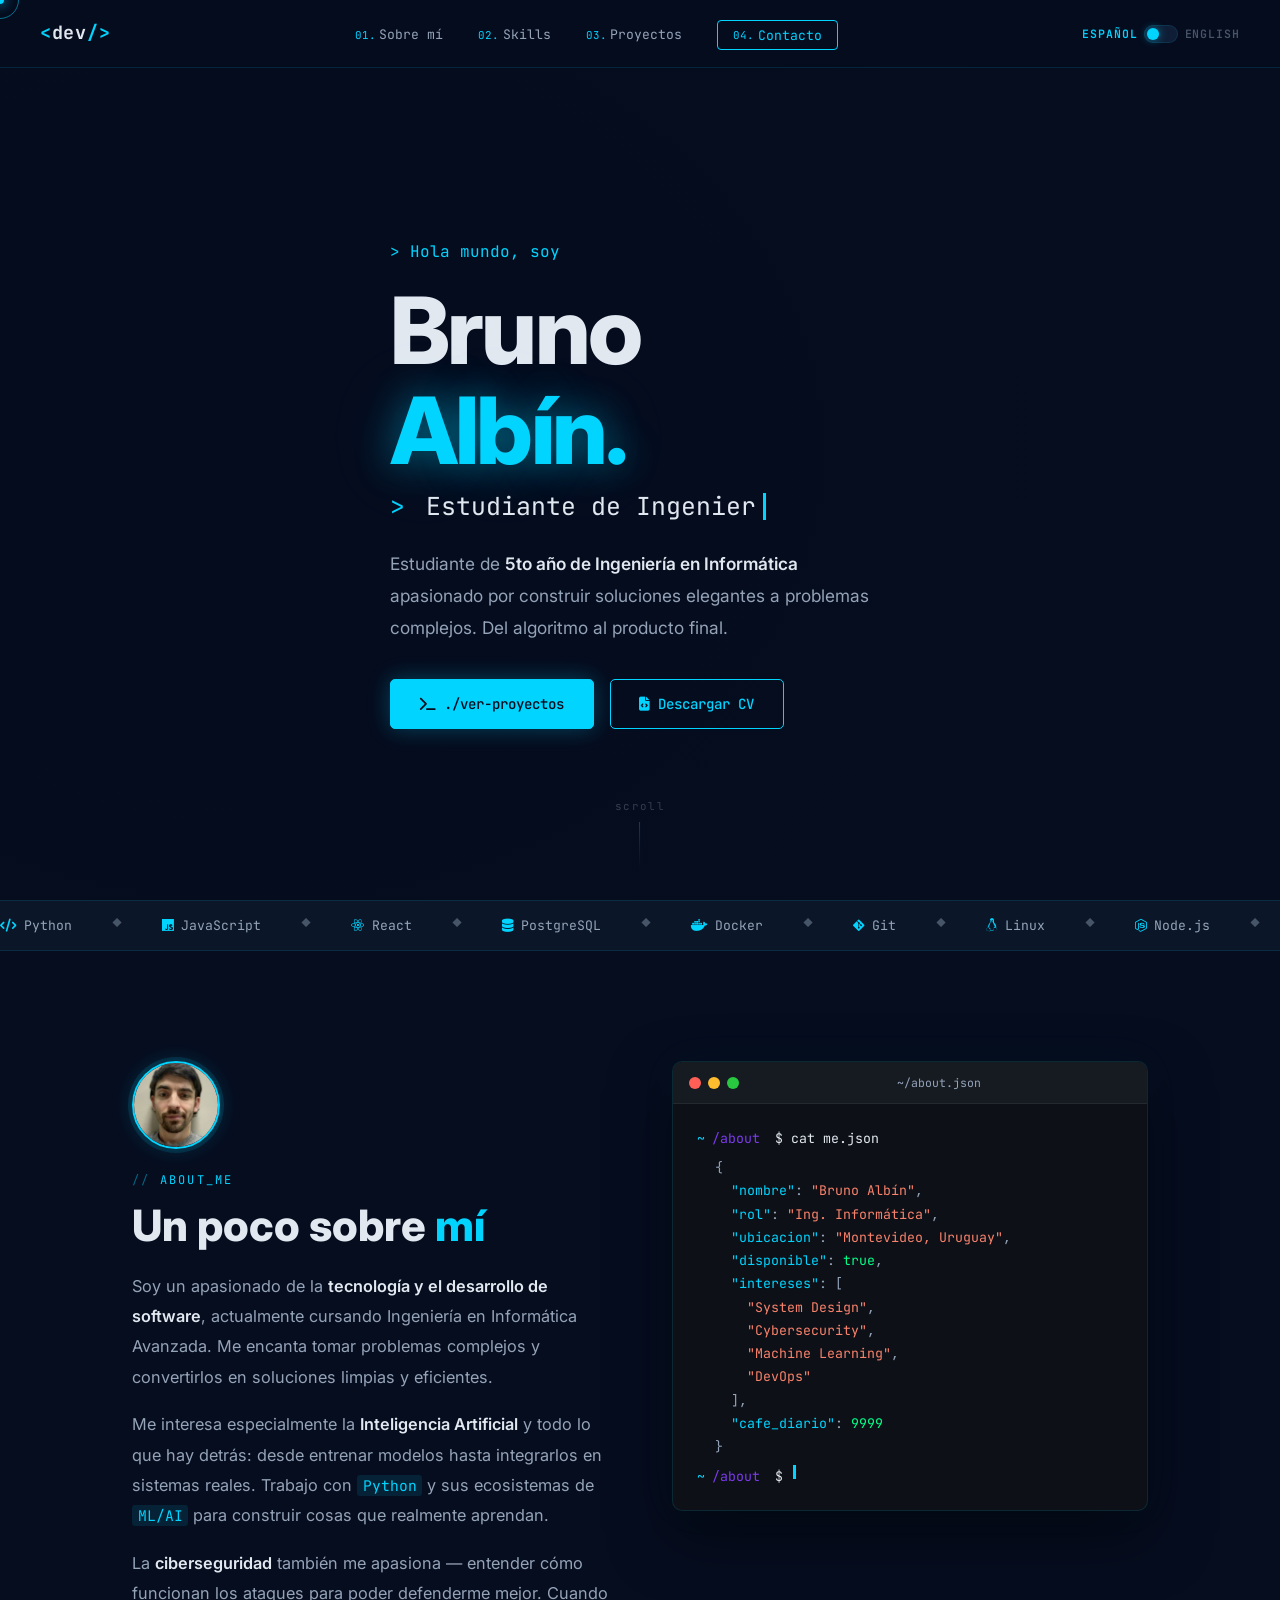
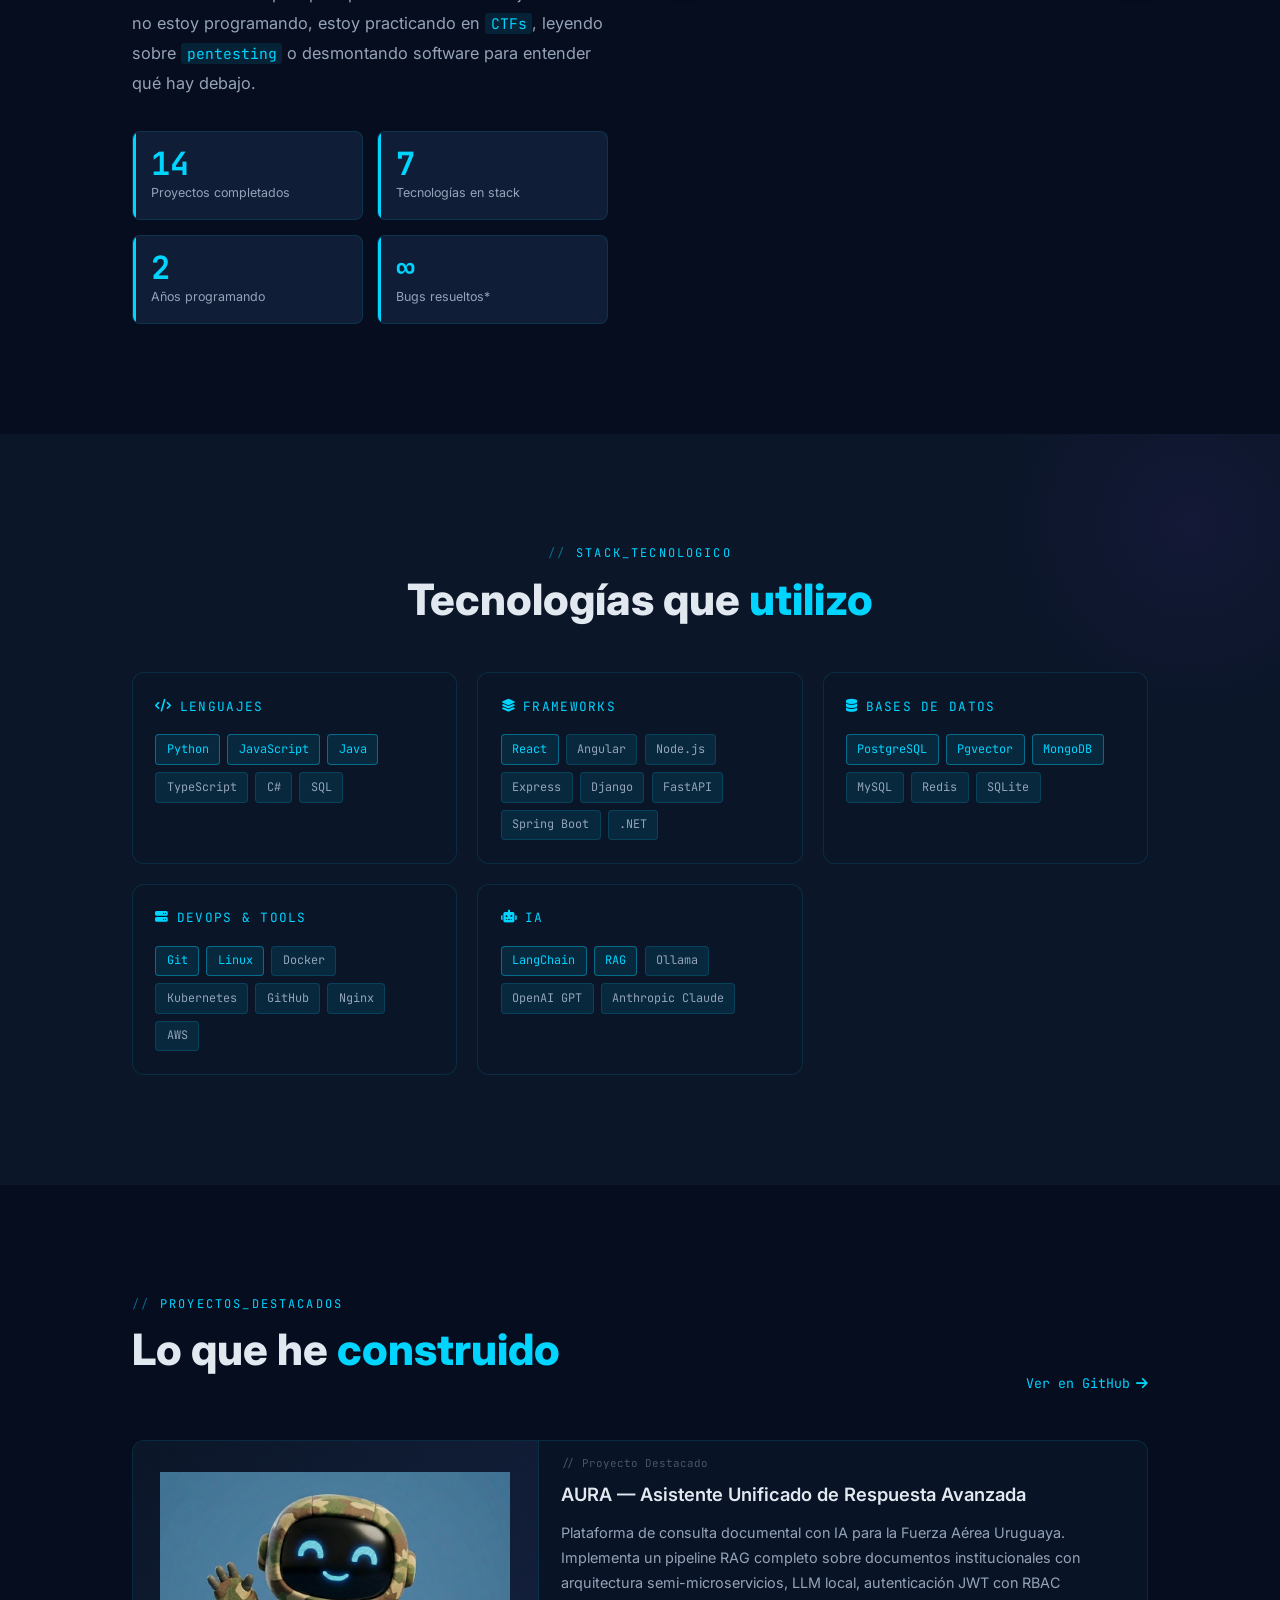
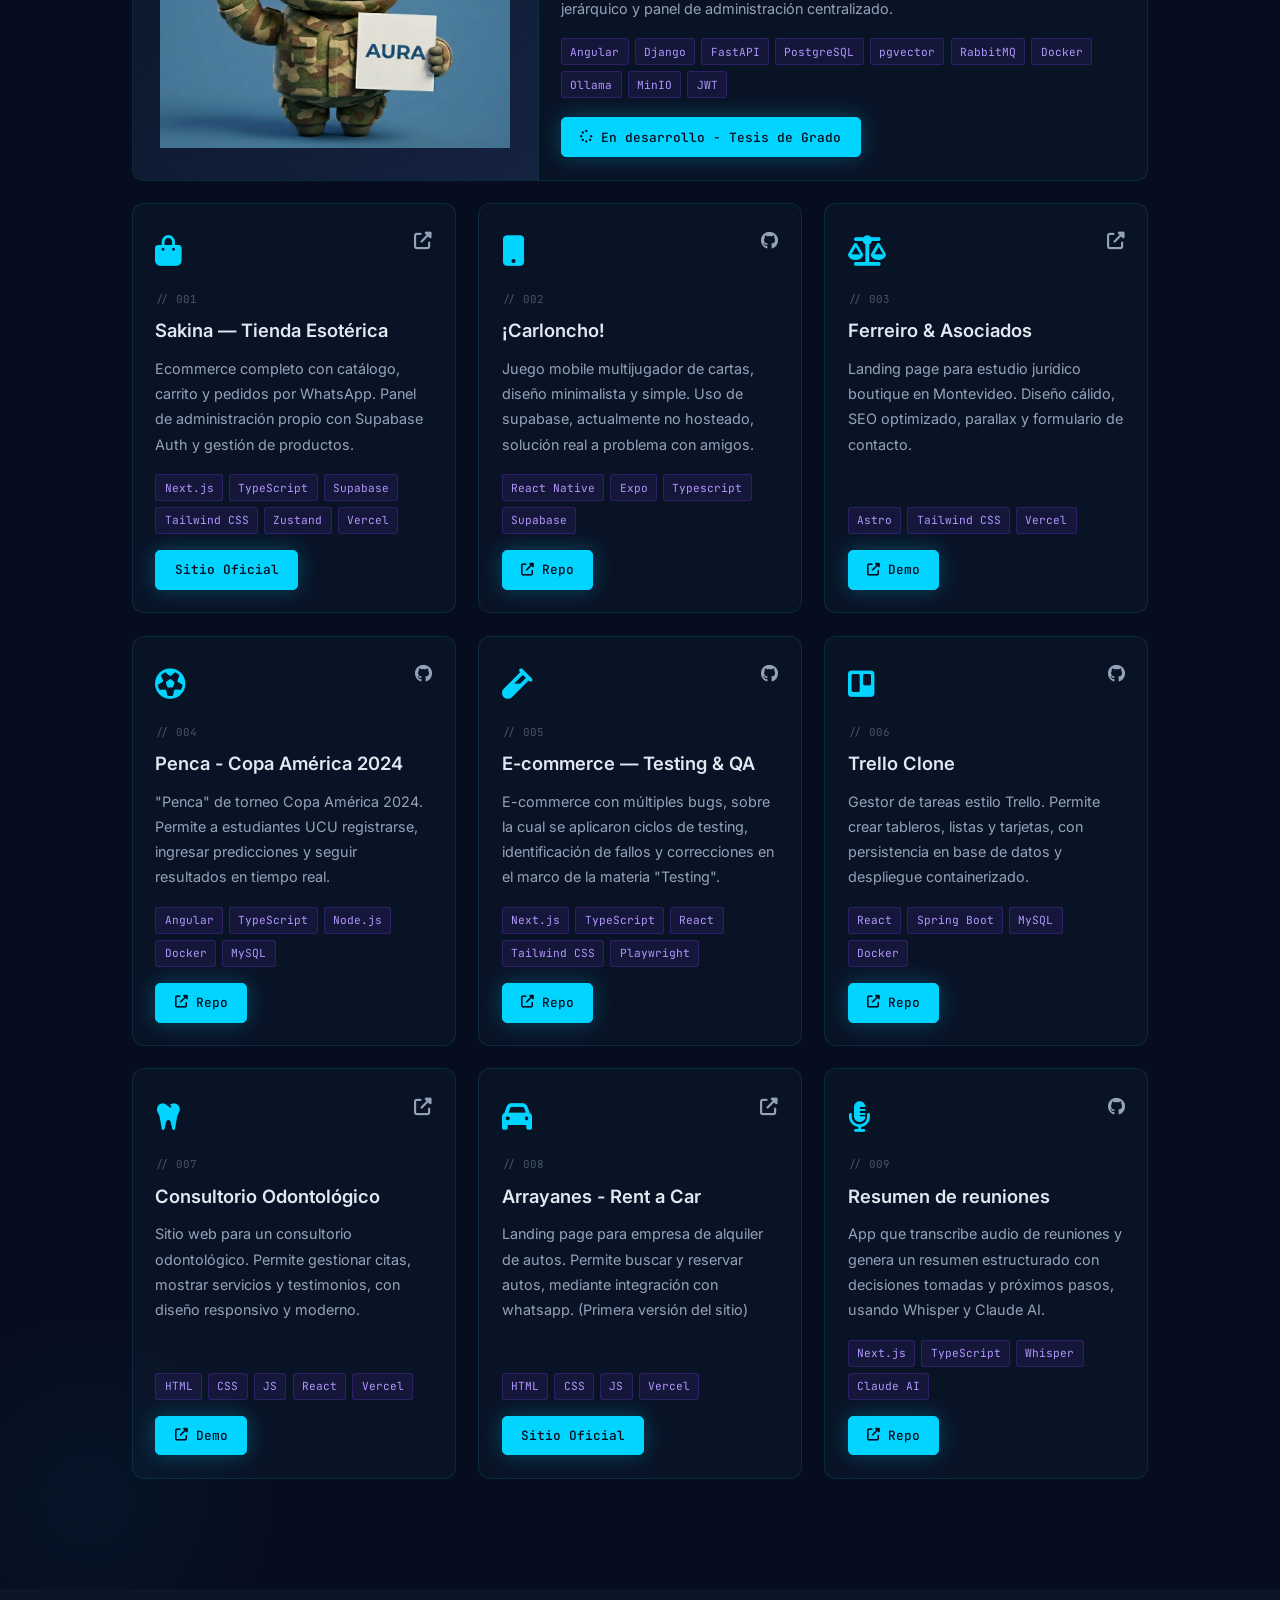
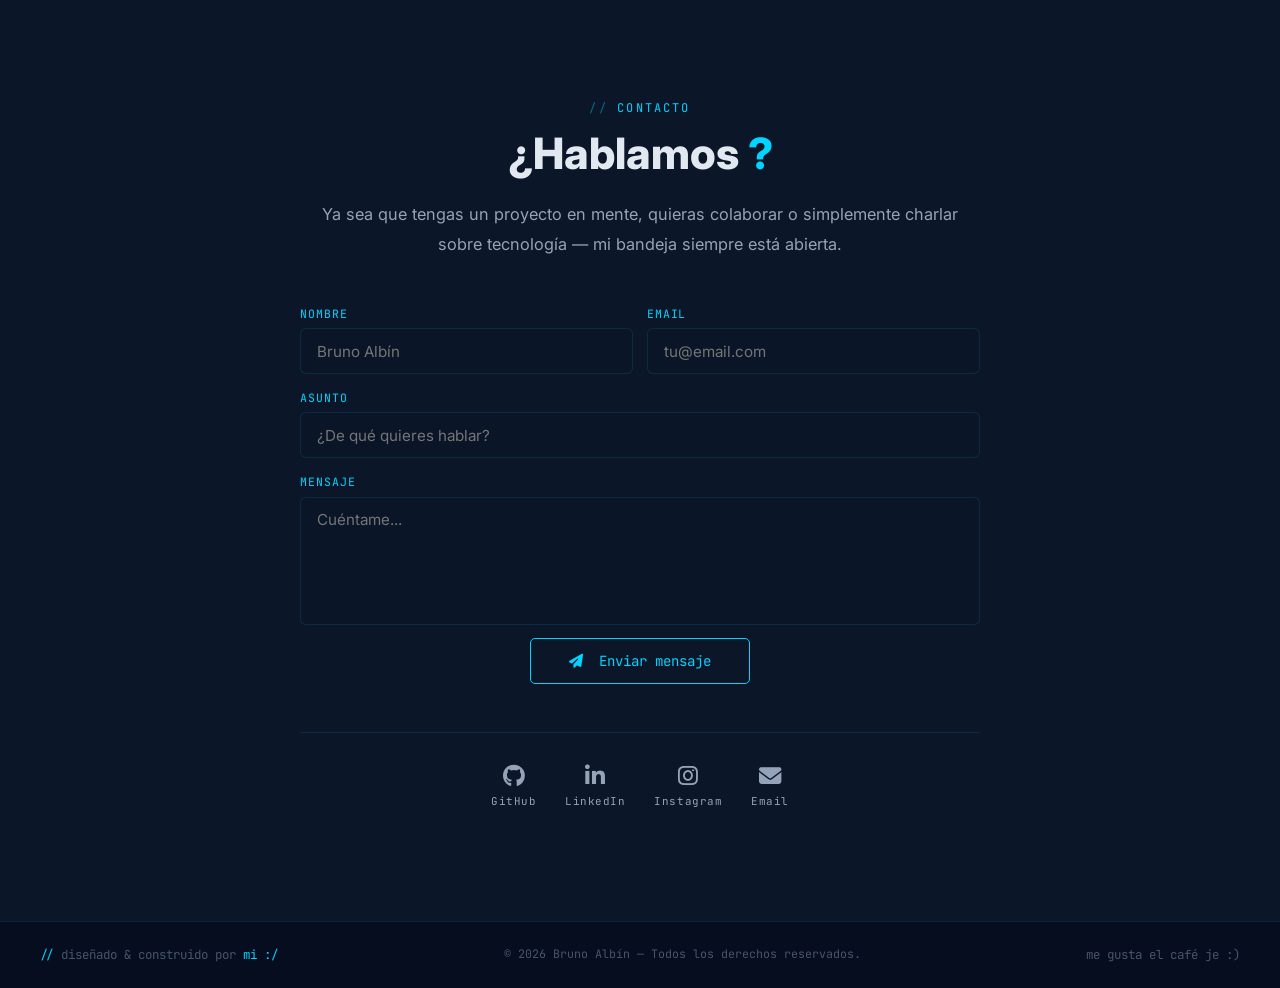
==== index.html @ 77ca91cd "feature button-language" ====
<!DOCTYPE html>
<html lang="es">
<head>
  <meta charset="UTF-8" />
  <meta name="viewport" content="width=device-width, initial-scale=1.0" />

  <!-- ── SEO básico ──────────────────────────────────────────── -->
  <title>Bruno Albín | Ingeniero en Informática Avanzada</title>
  <meta name="description" content="Portfolio de Bruno Albín, estudiante de Ingeniería en Informática Avanzada. Desarrollo fullstack con Python, JavaScript, React, Docker y más. Apasionado por resolver problemas complejos con código limpio." />
  <meta name="author" content="Bruno Albín" />
  <meta name="robots" content="index, follow" />
  <link rel="canonical" href="https://brunoalbin23.github.io/mi-portfolio/" />

  <!-- ── Open Graph ───────────────────────────────────────────── -->
  <meta property="og:type"         content="website" />
  <meta property="og:url"          content="https://brunoalbin23.github.io/mi-portfolio/" />
  <meta property="og:title"        content="Bruno Albín | Ingeniero en Informática Avanzada" />
  <meta property="og:description"  content="Portfolio de Bruno Albín, estudiante de Ingeniería en Informática Avanzada. Desarrollo fullstack, Python, JavaScript, React, Docker y más." />
  <meta property="og:image"        content="https://brunoalbin23.github.io/mi-portfolio/assets/img/bruno-albin.jpg" />
  <meta property="og:image:alt"    content="Bruno Albín — Estudiante de Ingeniería en Informática Avanzada" />
  <meta property="og:locale"       content="es_ES" />
  <meta property="og:site_name"    content="Bruno Albín — Portfolio" />

  <!-- ── Twitter Card ─────────────────────────────────────────── -->
  <meta name="twitter:card"        content="summary" />
  <meta name="twitter:url"         content="https://brunoalbin23.github.io/mi-portfolio/" />
  <meta name="twitter:title"       content="Bruno Albín | Ingeniero en Informática Avanzada" />
  <meta name="twitter:description" content="Portfolio de Bruno Albín, estudiante de Ingeniería en Informática Avanzada. Desarrollo fullstack, Python, JavaScript y más." />
  <meta name="twitter:image"       content="https://brunoalbin23.github.io/mi-portfolio/assets/img/bruno-albin.jpg" />

  <!-- ── Favicon ──────────────────────────────────────────────── -->
  <link rel="icon" type="image/svg+xml" href="favicon.svg" />
  <meta name="theme-color" content="#060d1f" />

  <!-- ── DNS prefetch para recursos externos ──────────────────── -->
  <link rel="dns-prefetch" href="https://fonts.googleapis.com" />
  <link rel="dns-prefetch" href="https://fonts.gstatic.com" />
  <link rel="dns-prefetch" href="https://cdnjs.cloudflare.com" />

  <!-- ── Schema.org Person ────────────────────────────────────── -->
  <script type="application/ld+json">
  {
    "@context": "https://schema.org",
    "@type": "Person",
    "name": "Bruno Albín",
    "url": "https://brunoalbin23.github.io/mi-portfolio/",
    "jobTitle": "Estudiante de Ingeniería en Informática Avanzada",
    "description": "Desarrollador fullstack apasionado por construir soluciones elegantes a problemas complejos.",
    "image": "https://brunoalbin23.github.io/mi-portfolio/assets/img/bruno-albin.jpg",
    "sameAs": [
      "https://github.com/brunoalbin23",
      "https://uy.linkedin.com/in/bruno-alb%C3%ADn-36843b2a7",
      "https://instagram.com/bruno_albin23"
    ]
  }
  </script>

  <!-- ── Fonts: Google Fonts con display=swap (no bloquea render) -->
  <link rel="preconnect" href="https://fonts.googleapis.com" />
  <link rel="preconnect" href="https://fonts.gstatic.com" crossorigin />
  <link href="https://fonts.googleapis.com/css2?family=JetBrains+Mono:ital,wght@0,300;0,400;0,500;0,700;1,400&family=Inter:wght@300;400;500;600;700;800&display=swap" rel="stylesheet" />

  <!-- ── Font Awesome: carga no bloqueante ────────────────────── -->
  <link rel="preload" href="https://cdnjs.cloudflare.com/ajax/libs/font-awesome/6.5.0/css/all.min.css" as="style" onload="this.onload=null;this.rel='stylesheet'" crossorigin="anonymous" referrerpolicy="no-referrer" />
  <noscript><link rel="stylesheet" href="https://cdnjs.cloudflare.com/ajax/libs/font-awesome/6.5.0/css/all.min.css" crossorigin="anonymous" referrerpolicy="no-referrer" /></noscript>

  <link rel="stylesheet" href="assets/css/style.css" />
</head>
<body>

<!-- enlace de accesibilidad: visible al recibir foco con Tab -->
<a href="#hero" class="skip-nav" data-i18n="skip_nav">Saltar al contenido principal</a>

<!-- cursor personalizado (solo desktop, oculto en táctil por CSS) -->
<div id="cur-dot" aria-hidden="true"></div>
<div id="cur-ring" aria-hidden="true"></div>

<!-- barra de navegación -->
<nav id="nav" aria-label="Navegación principal">
  <a href="#hero" class="nav-logo">&lt;<span>dev</span>/&gt;</a>
  <ul class="nav-links" id="navLinks" role="list">
    <li><a href="#about"    data-n="01." data-s="about"    data-i18n="nav_about">Sobre mí</a></li>
    <li><a href="#skills"   data-n="02." data-s="skills"   data-i18n="nav_skills">Skills</a></li>
    <li><a href="#projects" data-n="03." data-s="projects" data-i18n="nav_projects">Proyectos</a></li>
    <li><a href="#contact"  data-n="04." data-s="contact"  class="nav-cta" data-i18n="nav_contact">Contacto</a></li>
  </ul>
  <div class="lang-switch" id="lang-toggle" role="button" tabindex="0" aria-label="Switch to English">
    <span class="ls-opt ls-es active">ESPAÑOL</span>
    <div class="ls-track"><div class="ls-thumb"></div></div>
    <span class="ls-opt ls-en">ENGLISH</span>
  </div>
  <button id="ham" aria-label="Abrir menú" aria-expanded="false" aria-controls="navLinks">
    <span></span><span></span><span></span>
  </button>
</nav>

<!-- hero — lo primero que se ve al entrar -->
<section id="hero">
  <canvas id="matrix"></canvas>

  <div class="container">
    <div class="hero-inner">
      <p class="hero-hello" data-i18n="hero_hello">Hola mundo, soy</p>

      <h1 class="hero-name">
        <span class="line1">Bruno</span>
        <span class="line2 glitch" data-txt="Albín.">Albín.</span>
      </h1>

      <div class="hero-role">
        <span class="role-prefix">&gt;&nbsp;</span>
        <span id="typed-out"></span>
        <span class="type-cur"></span>
      </div>

      <p class="hero-desc" data-i18n="hero_desc">
        Estudiante de <strong>5to año de Ingeniería en Informática </strong> apasionado
        por construir soluciones elegantes a problemas complejos.
        Del algoritmo al producto final.
      </p>

      <div class="hero-btns">
        <a href="#projects" class="btn btn-primary" data-i18n="hero_btn_projects">
          <i class="fas fa-terminal"></i> ./ver-proyectos
        </a>
        <a href="docs/cv.pdf" download="CV-Bruno-Albin.pdf" rel="noopener noreferrer" class="btn btn-outline" data-i18n="hero_btn_cv">
          <i class="fas fa-file-code"></i> Descargar CV
        </a>
      </div>
    </div>
  </div>

  <div class="hero-scroll">
    <span data-i18n="hero_scroll">scroll</span>
    <div class="scroll-line"></div>
  </div>
</section>

<!-- carrusel de tecnologías -->
<div class="ticker-wrap">
  <div class="ticker-track" id="tickerTrack"></div>
</div>

<!-- sobre mí -->
<section id="about" class="section">
  <div class="container">
    <div class="about-grid">

      <!-- Text side -->
      <div class="reveal-left">
        <img
          src="assets/img/bruno-albin.jpg"
          alt="Bruno Albín — Estudiante de Ingeniería en Informática Avanzada"
          class="profile-pic"
          width="88"
          height="88"
          loading="lazy"
          decoding="async"
        />
        <p class="sec-label" data-i18n="about_label">about_me</p>
        <h2 class="sec-title" data-i18n="about_title">Un poco sobre <span class="accent">mí</span></h2>

        <div class="about-text">
          <p data-i18n="about_p1">
            Soy un apasionado de la <span class="hl">tecnología y el desarrollo de software</span>,
            actualmente cursando Ingeniería en Informática Avanzada. Me encanta tomar
            problemas complejos y convertirlos en soluciones limpias y eficientes.
          </p>
          <p data-i18n="about_p2">
            Me interesa especialmente la <span class="hl">Inteligencia Artificial</span> y todo
            lo que hay detrás: desde entrenar modelos hasta integrarlos en sistemas reales.
            Trabajo con <span class="code">Python</span> y sus ecosistemas de <span class="code">ML/AI</span>
            para construir cosas que realmente aprendan.
          </p>
          <p data-i18n="about_p3">
            La <span class="hl">ciberseguridad</span> también me apasiona — entender cómo funcionan
            los ataques para poder defenderme mejor. Cuando no estoy programando, estoy
            practicando en <span class="code">CTFs</span>, leyendo sobre
            <span class="code">pentesting</span> o desmontando software para entender
            qué hay debajo.
          </p>
        </div>

        <div class="stat-grid">
          <div class="stat-box">
            <div class="stat-num" data-count="15">0</div>
            <div class="stat-label" data-i18n="about_stat1">Proyectos completados</div>
          </div>
          <div class="stat-box">
            <div class="stat-num" data-count="8">0</div>
            <div class="stat-label" data-i18n="about_stat2">Tecnologías en stack</div>
          </div>
          <div class="stat-box">
            <div class="stat-num" data-count="3">0</div>
            <div class="stat-label" data-i18n="about_stat3">Años programando</div>
          </div>
          <div class="stat-box">
            <div class="stat-num">∞</div>
            <div class="stat-label" data-i18n="about_stat4">Bugs resueltos*</div>
          </div>
        </div>
      </div>

      <!-- Terminal side -->
      <div class="reveal-right" style="transition-delay:.18s">
        <div class="terminal">
          <div class="term-bar">
            <div class="tdot r"></div>
            <div class="tdot y"></div>
            <div class="tdot g"></div>
            <span class="term-title">~/about.json</span>
          </div>
          <div class="term-body">
            <div class="tl"><span class="tl-p">~</span><span class="tl-d">/about</span><span class="tl-c">&nbsp;$&nbsp;cat me.json</span></div>
            <div class="t-gap"></div>
            <div class="to">{</div>
            <div class="to">&nbsp;&nbsp;<span class="k">"nombre"</span>: <span class="s">"Bruno Albín"</span>,</div>
            <div class="to">&nbsp;&nbsp;<span class="k">"rol"</span>: <span class="s">"Ing. Informática"</span>,</div>
            <div class="to">&nbsp;&nbsp;<span class="k">"ubicacion"</span>: <span class="s">"Montevideo, Uruguay"</span>,</div>
            <div class="to">&nbsp;&nbsp;<span class="k">"disponible"</span>: <span class="v">true</span>,</div>
            <div class="to">&nbsp;&nbsp;<span class="k">"intereses"</span>: [</div>
            <div class="to">&nbsp;&nbsp;&nbsp;&nbsp;<span class="s">"System Design"</span>,</div>
            <div class="to">&nbsp;&nbsp;&nbsp;&nbsp;<span class="s">"Cybersecurity"</span>,</div>
            <div class="to">&nbsp;&nbsp;&nbsp;&nbsp;<span class="s">"Machine Learning"</span>,</div>
            <div class="to">&nbsp;&nbsp;&nbsp;&nbsp;<span class="s">"DevOps"</span></div>
            <div class="to">&nbsp;&nbsp;],</div>
            <div class="to">&nbsp;&nbsp;<span class="k">"cafe_diario"</span>: <span class="v">9999</span></div>
            <div class="to">}</div>
            <div class="t-gap"></div>
            <div class="tl"><span class="tl-p">~</span><span class="tl-d">/about</span>&nbsp;$ <span class="type-cur"></span></div>
          </div>
        </div>
      </div>

    </div>
  </div>
</section>

<!-- habilidades técnicas -->
<section id="skills" class="section">
  <div class="container">
    <div class="skills-intro reveal">
      <p class="sec-label" data-i18n="skills_label">stack_tecnologico</p>
      <h2 class="sec-title" data-i18n="skills_title">Tecnologías que <span class="accent">utilizo</span></h2>
    </div>

    <div class="skills-grid">
      <div class="skill-cat reveal" style="transition-delay:.05s">
        <div class="skill-cat-name" data-i18n="skill_languages"><i class="fas fa-code"></i> Lenguajes</div>
        <div class="tags">
          <span class="tag hi">Python</span>
          <span class="tag hi">JavaScript</span>
          <span class="tag hi">Java</span>
          <span class="tag">TypeScript</span>
          <span class="tag">C#</span>
          <span class="tag">SQL</span>
        </div>
      </div>

      <div class="skill-cat reveal" style="transition-delay:.12s">
        <div class="skill-cat-name" data-i18n="skill_frameworks"><i class="fas fa-layer-group"></i> Frameworks</div>
        <div class="tags">
          <span class="tag hi">React</span>
          <span class="tag">Angular</span>
          <span class="tag">Node.js</span>
          <span class="tag">Express</span>
          <span class="tag">Django</span>
          <span class="tag">FastAPI</span>
          <span class="tag">Spring Boot</span>
          <span class="tag">.NET</span>
        </div>
      </div>

      <div class="skill-cat reveal" style="transition-delay:.19s">
        <div class="skill-cat-name" data-i18n="skill_db"><i class="fas fa-database"></i> Bases de Datos</div>
        <div class="tags">
          <span class="tag hi">PostgreSQL</span>
          <span class="tag hi">Pgvector</span>
          <span class="tag hi">MongoDB</span>
          <span class="tag">MySQL</span>
          <span class="tag">Redis</span>
          <span class="tag">SQLite</span>
        </div>
      </div>

      <div class="skill-cat reveal" style="transition-delay:.26s">
        <div class="skill-cat-name" data-i18n="skill_devops"><i class="fas fa-server"></i> DevOps &amp; Tools</div>
        <div class="tags">
          <span class="tag hi">Git</span>
          <span class="tag hi">Linux</span>
          <span class="tag">Docker</span>
          <span class="tag">Kubernetes</span>
          <span class="tag">GitHub</span>
          <span class="tag">Nginx</span>
          <span class="tag">AWS</span>
        </div>
      </div>

      <div class="skill-cat reveal" style="transition-delay:.26s">
        <div class="skill-cat-name" data-i18n="skill_ai"><i class="fas fa-robot"></i> IA</div>
        <div class="tags">
          <span class="tag hi">LangChain</span>
          <span class="tag hi">RAG</span>
          <span class="tag">Ollama</span>
          <span class="tag">OpenAI GPT</span>
          <span class="tag">Anthropic Claude</span>
        </div>
      </div>
    </div>
  </div>
</section>

<!-- proyectos -->
<section id="projects" class="section">
  <div class="container">
    <div class="proj-header reveal">
      <div>
        <p class="sec-label" data-i18n="proj_label">proyectos_destacados</p>
        <h2 class="sec-title" data-i18n="proj_title">Lo que he <span class="accent">construido</span></h2>
      </div>
      <a href="https://github.com/brunoalbin23" target="_blank" rel="noopener noreferrer" class="proj-more" data-i18n="proj_github">
        Ver en GitHub <i class="fas fa-arrow-right"></i>
      </a>
    </div>

    <div class="proj-grid">

      <div class="proj-card feat reveal">
        <div class="feat-img">
          <img
          src="assets/img/aura_logo.png"
          alt="AURA — Asistente Unificado de Respuesta Avanzada"
          width="350"
        /></div>
        <div class="proj-body">
          <div class="proj-n" data-i18n="proj_feat">// Proyecto Destacado</div>
          <div class="proj-title">AURA — Asistente Unificado de Respuesta Avanzada</div>
          <p class="proj-desc" data-i18n="proj_aura_desc">
            Plataforma de consulta documental con IA para la Fuerza Aérea Uruguaya.
            Implementa un pipeline RAG completo sobre documentos institucionales con
            arquitectura semi-microservicios, LLM local, autenticación JWT con RBAC
            jerárquico y panel de administración centralizado.
          </p>
          <div class="stack">
            <span class="stag">Angular</span>
            <span class="stag">Django</span>
            <span class="stag">FastAPI</span>
            <span class="stag">PostgreSQL</span>
            <span class="stag">pgvector</span>
            <span class="stag">RabbitMQ</span>
            <span class="stag">Docker</span>
            <span class="stag">Ollama</span>
            <span class="stag">MinIO</span>
            <span class="stag">JWT</span>
          </div>
          <div class="feat-actions">
            <a class="btn btn-primary btn-sm" data-i18n="proj_aura_btn">
              <i class="fas fa-spinner"></i> En desarrollo - Tesis de Grado
            </a>
          </div>
        </div>
      </div>

      <!-- ── Card 1 ── -->
      <div class="proj-card reveal" style="transition-delay:.08s">
        <div class="proj-top">
          <div class="proj-ico"><i class="fas fa-shopping-bag"></i></div>
          <div class="proj-lnks">
            <a href="https://esoteric-store.vercel.app" target="_blank" rel="noopener noreferrer" title="Live"><i class="fas fa-external-link-alt"></i></a>
          </div>
        </div>
        <div class="proj-body">
          <div class="proj-n">// 001</div>
          <div class="proj-title" data-i18n="proj1_title">Sakina — Tienda Esotérica</div>
          <p class="proj-desc" data-i18n="proj1_desc">
            Ecommerce completo con catálogo, carrito y pedidos por WhatsApp.
            Panel de administración propio con Supabase Auth y gestión de
            productos.
          </p>
          <div class="stack">
            <span class="stag">Next.js</span>
            <span class="stag">TypeScript</span>
            <span class="stag">Supabase</span>
            <span class="stag">Tailwind CSS</span>
            <span class="stag">Zustand</span>
            <span class="stag">Vercel</span>
          </div>

          <div class="feat-actions" style="margin-top:1rem">
            <a href="https://esoteric-store.vercel.app" target="_blank" rel="noopener noreferrer" class="btn btn-primary btn-sm" data-i18n="proj_button_official">
              <i class="fas fa-external-link-alt"></i> Sitio Oficial
            </a>
          </div>

        </div>
      </div>

      <!-- ── Card 2 ── -->
      <div class="proj-card reveal" style="transition-delay:.16s">
        <div class="proj-top">
          <div class="proj-ico"><i class="fas fa-solid fa-mobile-button"></i></div>
          <div class="proj-lnks">
            <a href="https://github.com/brunoalbin23/carloncho" target="_blank" title="GitHub"><i class="fab fa-github"></i></a>
          </div>
        </div>
        <div class="proj-body">
          <div class="proj-n">// 002</div>
          <div class="proj-title" data-i18n="proj2_title">¡Carloncho!</div>
          <p class="proj-desc" data-i18n="proj2_desc">
            Juego mobile multijugador de cartas, diseño minimalista y simple.
            Uso de supabase, actualmente no hosteado, solución real a problema con amigos.
          </p>
          <div class="stack">
            <span class="stag">React Native</span>
            <span class="stag">Expo</span>
            <span class="stag">Typescript</span>
            <span class="stag">Supabase</span>
          </div>
          <div class="feat-actions" style="margin-top:1rem">
            <a href="https://github.com/brunoalbin23/carloncho" target="_blank" rel="noopener noreferrer" class="btn btn-primary btn-sm">
              <i class="fas fa-external-link-alt"></i> Repo
            </a>
          </div>
        </div>
      </div>

      <!-- ── Card 3 ── -->
      <div class="proj-card reveal" style="transition-delay:.24s">
        <div class="proj-top">
          <div class="proj-ico"><i class="fas fa-balance-scale"></i></div>
          <div class="proj-lnks">
            <a href="https://estudio-legal-zeta.vercel.app" target="_blank" rel="noopener noreferrer" title="Demo"><i class="fas fa-external-link-alt"></i></a>
          </div>
        </div>
        <div class="proj-body">
          <div class="proj-n">// 003</div>
          <div class="proj-title" data-i18n="proj3_title">Ferreiro &amp; Asociados</div>
          <p class="proj-desc" data-i18n="proj3_desc">
            Landing page para estudio jurídico boutique en Montevideo.
            Diseño cálido, SEO optimizado, parallax y formulario de contacto.
          </p>
          <div class="stack">
            <span class="stag">Astro</span>
            <span class="stag">Tailwind CSS</span>
            <span class="stag">Vercel</span>
          </div>
          <div class="feat-actions" style="margin-top:1rem">
            <a href="https://estudio-legal-zeta.vercel.app" target="_blank" rel="noopener noreferrer" class="btn btn-primary btn-sm">
              <i class="fas fa-external-link-alt"></i> Demo
            </a>
          </div>
        </div>
      </div>

      <!-- ── Card 4 ── -->
      <div class="proj-card reveal" style="transition-delay:.08s">
        <div class="proj-top">
          <div class="proj-ico"><i class="fa-regular fa-futbol"></i></div>
          <div class="proj-lnks">
            <a href="https://github.com/brunoalbin23/pencaObligatorioBD2" target="_blank" title="GitHub"><i class="fab fa-github"></i></a>
          </div>
        </div>
        <div class="proj-body">
          <div class="proj-n">// 004</div>
          <div class="proj-title" data-i18n="proj4_title">Penca - Copa América 2024</div>
          <p class="proj-desc" data-i18n="proj4_desc">
            "Penca" de torneo Copa América 2024.
            Permite a estudiantes UCU registrarse, ingresar predicciones y seguir resultados
            en tiempo real.
          </p>
          <div class="stack">
            <span class="stag">Angular</span>
            <span class="stag">TypeScript</span>
            <span class="stag">Node.js</span>
            <span class="stag">Docker</span>
            <span class="stag">MySQL</span>
          </div>
          <div class="feat-actions" style="margin-top:1rem">
            <a href="https://github.com/brunoalbin23/pencaObligatorioBD2" target="_blank" rel="noopener noreferrer" class="btn btn-primary btn-sm">
              <i class="fas fa-external-link-alt"></i> Repo
            </a>
          </div>
        </div>
      </div>

      <!-- ── Card 5 ── -->
      <div class="proj-card reveal" style="transition-delay:.16s">
        <div class="proj-top">
          <div class="proj-ico"><i class="fa-solid fa-vial"></i></div>
          <div class="proj-lnks">
            <a href="https://github.com/brunoalbin23/testing-app-vestidos" target="_blank" title="GitHub"><i class="fab fa-github"></i></a>
          </div>
        </div>
        <div class="proj-body">
          <div class="proj-n">// 005</div>
          <div class="proj-title" data-i18n="proj5_title">E-commerce — Testing & QA</div>
          <p class="proj-desc" data-i18n="proj5_desc">
            E-commerce con múltiples bugs, sobre la cual se aplicaron ciclos de testing, identificación de fallos
            y correcciones en el marco de la materia "Testing".
          </p>
          <div class="stack">
            <span class="stag">Next.js</span>
            <span class="stag">TypeScript</span>
            <span class="stag">React</span>
            <span class="stag">Tailwind CSS</span>
            <span class="stag">Playwright</span>
          </div>
          <div class="feat-actions" style="margin-top:1rem">
            <a href="https://github.com/brunoalbin23/testing-app-vestidos" target="_blank" rel="noopener noreferrer" class="btn btn-primary btn-sm">
              <i class="fas fa-external-link-alt"></i> Repo
            </a>
          </div>
        </div>
      </div>

      <!-- ── Card 6 ── -->
      <div class="proj-card reveal" style="transition-delay:.24s">
        <div class="proj-top">
          <div class="proj-ico"><i class="fa-brands fa-trello"></i></div>
          <div class="proj-lnks">
            <a href="https://github.com/brunoalbin23/Trello" target="_blank" title="GitHub"><i class="fab fa-github"></i></a>
          </div>
        </div>  
        <div class="proj-body">
          <div class="proj-n">// 006</div>
          <div class="proj-title" data-i18n="proj6_title">Trello Clone</div>
          <p class="proj-desc" data-i18n="proj6_desc">
            Gestor de tareas estilo Trello.
            Permite crear tableros, listas y tarjetas, con persistencia
            en base de datos y despliegue containerizado.
          </p>
          <div class="stack">
            <span class="stag">React</span>
            <span class="stag">Spring Boot</span>
            <span class="stag">MySQL</span>
            <span class="stag">Docker</span>
          </div>
          <div class="feat-actions" style="margin-top:1rem">
            <a href="https://github.com/brunoalbin23/Trello" target="_blank" rel="noopener noreferrer" class="btn btn-primary btn-sm">
              <i class="fas fa-external-link-alt"></i> Repo
            </a>
          </div>
        </div>
      </div>

      
      <!-- ── Card 7 ── -->
      <div class="proj-card reveal" style="transition-delay:.24s">
        <div class="proj-top">
          <div class="proj-ico"><i class="fa-solid fa-tooth"></i></div>
          <div class="proj-lnks">
            <a href="https://consultorio-odon.vercel.app/" target="_blank" rel="noopener noreferrer" title="Demo"><i class="fas fa-external-link-alt"></i></a>
          </div>
        </div>  
        <div class="proj-body">
          <div class="proj-n">// 007</div>
          <div class="proj-title" data-i18n="proj7_title">Consultorio Odontológico</div>
          <p class="proj-desc" data-i18n="proj7_desc">
            Sitio web para un consultorio odontológico.
            Permite gestionar citas, mostrar servicios y testimonios,
            con diseño responsivo y moderno.
          </p>
          <div class="stack">
            <span class="stag">HTML</span>
            <span class="stag">CSS</span>
            <span class="stag">JS</span>
            <span class="stag">React</span>
            <span class="stag">Vercel</span>
          </div>
          <div class="feat-actions" style="margin-top:1rem">
            <a href="https://consultorio-odon.vercel.app/" target="_blank" rel="noopener noreferrer" class="btn btn-primary btn-sm">
              <i class="fas fa-external-link-alt"></i> Demo
            </a>
          </div>
        </div>
      </div>


      <!-- ── Card 8 ── -->
      <div class="proj-card reveal" style="transition-delay:.24s">
        <div class="proj-top">
          <div class="proj-ico"><i class="fa-solid fa-car"></i></div>
          <div class="proj-lnks">
            <a href="https://rent-car-xi-two.vercel.app/" target="_blank" rel="noopener noreferrer" title="Demo"><i class="fas fa-external-link-alt"></i></a>
          </div>
        </div>  
        <div class="proj-body">
          <div class="proj-n">// 008</div>
          <div class="proj-title" data-i18n="proj8_title">Arrayanes - Rent a Car</div>
          <p class="proj-desc" data-i18n="proj8_desc">
            Landing page para empresa de alquiler de autos.
            Permite buscar y reservar autos, mediante integración 
            con whatsapp. (Primera versión del sitio)
          </p>
          <div class="stack">
            <span class="stag">HTML</span>
            <span class="stag">CSS</span>
            <span class="stag">JS</span>
            <span class="stag">Vercel</span>
          </div>
          
          <div class="feat-actions" style="margin-top:1rem">
            <a href="https://rent-car-xi-two.vercel.app/" target="_blank" rel="noopener noreferrer" class="btn btn-primary btn-sm" data-i18n="proj_button_official">
              <i class="fas fa-external-link-alt"></i> Sitio Oficial
            </a>
          </div>

        </div>
      </div>

      <!-- ── Card 9 ── -->
      <div class="proj-card reveal" style="transition-delay:.27s">
        <div class="proj-top">
          <div class="proj-ico"><i class="fa-solid fa-microphone-lines"></i></div>
          <div class="proj-lnks">
            <a href="https://github.com/brunoalbin23/meeting-summarizer" target="_blank" title="GitHub"><i class="fab fa-github"></i></a>
          </div>
        </div>
        <div class="proj-body">
          <div class="proj-n">// 009</div>
          <div class="proj-title" data-i18n="proj9_title">Resumen de reuniones</div>
          <p class="proj-desc" data-i18n="proj9_desc">
            App que transcribe audio de reuniones y genera un resumen
            estructurado con decisiones tomadas y próximos pasos,
            usando Whisper y Claude AI.
          </p>
          <div class="stack">
            <span class="stag">Next.js</span>
            <span class="stag">TypeScript</span>
            <span class="stag">Whisper</span>
            <span class="stag">Claude AI</span>
          </div>
          <div class="feat-actions" style="margin-top:1rem">
            <a href="https://github.com/brunoalbin23/meeting-summarizer" target="_blank" rel="noopener noreferrer" class="btn btn-primary btn-sm">
              <i class="fas fa-external-link-alt"></i> Repo
            </a>
          </div>
        </div>
      </div>

    </div>
  </div>
</section>

<!-- contacto -->
<section id="contact" class="section">
  <div class="container">
    <div class="contact-wrap reveal">
      <p class="sec-label" data-i18n="contact_label">contacto</p>
      <h2 class="sec-title" data-i18n="contact_title">¿Hablamos <span class="accent">?</span></h2>
      <p class="contact-sub" data-i18n="contact_sub">
        Ya sea que tengas un proyecto en mente, quieras colaborar o simplemente
        charlar sobre tecnología — mi bandeja siempre está abierta.
      </p>

      <!-- Formspree: registrate en https://formspree.io y reemplazá YOUR_FORM_ID -->
      <form class="cform" id="cform" onsubmit="handleForm(event)" novalidate>
        <div class="fg">
          <label for="f-name" data-i18n="contact_name">NOMBRE</label>
          <input id="f-name" name="name" type="text" placeholder="Bruno Albín" data-i18n-ph="contact_name_ph" required />
        </div>
        <div class="fg">
          <label for="f-email" data-i18n="contact_email_label">EMAIL</label>
          <input id="f-email" name="email" type="email" placeholder="tu@email.com" data-i18n-ph="contact_email_ph" required />
        </div>
        <div class="fg full">
          <label for="f-subject" data-i18n="contact_subject">ASUNTO</label>
          <input id="f-subject" name="subject" type="text" placeholder="¿De qué quieres hablar?" data-i18n-ph="contact_subject_ph" />
        </div>
        <div class="fg full">
          <label for="f-msg" data-i18n="contact_msg">MENSAJE</label>
          <textarea id="f-msg" name="message" placeholder="Cuéntame..." data-i18n-ph="contact_msg_ph" required></textarea>
        </div>
        <div class="fg center">
          <button type="submit" class="btn-send" id="sendBtn" data-i18n="contact_send">
            <i class="fas fa-paper-plane"></i>&nbsp; Enviar mensaje
          </button>
        </div>
      </form>

      <div class="socials">
        <a href="https://github.com/brunoalbin23"      target="_blank" rel="noopener noreferrer" class="soc-link"><i class="fab fa-github"></i><span>GitHub</span></a>
        <a href="https://uy.linkedin.com/in/bruno-alb%C3%ADn-36843b2a7" target="_blank" rel="noopener noreferrer" class="soc-link"><i class="fab fa-linkedin-in"></i><span>LinkedIn</span></a>
        <a href="https://instagram.com/bruno_albin23"   target="_blank" rel="noopener noreferrer" class="soc-link"><i class="fab fa-instagram"></i><span>Instagram</span></a>
        <a href="mailto:albinbruno23@gmail.com"                    class="soc-link"><i class="fas fa-envelope"></i><span>Email</span></a>
      </div>
    </div>
  </div>
</section>

<!-- footer -->
<footer>
  <div class="foot-l" data-i18n="footer_l"><span>// </span>diseñado &amp; construido por <span>mi :/</span></div>
  <div class="foot-copy" data-i18n="footer_copy">© 2026 Bruno Albín — Todos los derechos reservados.</div>
  <div class="foot-r" data-i18n="footer_r">me gusta el café je :)</div>
</footer>

<script src="assets/js/main.js" defer></script>
</body>
</html>
---- assets/css/style.css ----
/* ─────────────────────────────────────────
   RESET & VARIABLES
───────────────────────────────────────── */
*, *::before, *::after { margin: 0; padding: 0; box-sizing: border-box; }

:root {
  --bg:       #060d1f;
  --bg-2:     #0b1628;
  --bg-3:     #0f1e36;
  --card:     rgba(11, 22, 40, 0.85);
  --cyan:     #00d4ff;
  --cyan-10:  rgba(0, 212, 255, 0.10);
  --cyan-20:  rgba(0, 212, 255, 0.20);
  --purple:   #7c3aed;
  --purple-10:rgba(124, 58, 237, 0.10);
  --green:    #00ff88;
  --red:      #ff4757;
  --white:    #e2e8f0;
  --gray:     #94a3b8;
  --dim:      #475569;
  --border:   rgba(0, 212, 255, 0.12);
  --mono:     'JetBrains Mono', monospace;
  --sans:     'Inter', sans-serif;
  --ease:     cubic-bezier(0.4, 0, 0.2, 1);
}

html {
  scroll-behavior: smooth;
  scrollbar-width: thin;
  scrollbar-color: var(--cyan) var(--bg);
}
html::-webkit-scrollbar { width: 5px; }
html::-webkit-scrollbar-track { background: var(--bg); }
html::-webkit-scrollbar-thumb { background: var(--cyan); border-radius: 99px; }

body {
  background: var(--bg);
  color: var(--white);
  font-family: var(--sans);
  line-height: 1.65;
  overflow-x: hidden;
  cursor: none;
}

/* en dispositivos táctiles no hay cursor físico: restaurar el nativo */
@media (hover: none), (pointer: coarse) {
  body { cursor: auto; }
  #cur-dot, #cur-ring { display: none; }
}

::selection { background: rgba(0,212,255,0.22); }

/* Skip navigation — visible solo al recibir foco con teclado */
.skip-nav {
  position: absolute; top: -100%; left: 1rem;
  background: var(--bg-3); color: var(--cyan);
  padding: .6rem 1.2rem; border-radius: 0 0 6px 6px;
  font-family: var(--mono); font-size: .85rem;
  text-decoration: none; z-index: 99999;
  transition: top .2s;
}
.skip-nav:focus { top: 0; }


/* ─────────────────────────────────────────
   CUSTOM CURSOR
───────────────────────────────────────── */
#cur-dot {
  position: fixed; top: 0; left: 0;
  width: 8px; height: 8px;
  background: var(--cyan);
  border-radius: 50%;
  pointer-events: none; z-index: 10000;
  transform: translate(-50%, -50%);
  box-shadow: 0 0 12px var(--cyan);
  transition: transform .1s;
}
#cur-ring {
  position: fixed; top: 0; left: 0;
  width: 38px; height: 38px;
  border: 1.5px solid rgba(0,212,255,.5);
  border-radius: 50%;
  pointer-events: none; z-index: 9999;
  transform: translate(-50%, -50%);
  transition: width .18s, height .18s, border-color .18s, background .18s;
}
#cur-ring.hov {
  width: 56px; height: 56px;
  border-color: var(--cyan);
  background: rgba(0,212,255,.04);
}


/* ─────────────────────────────────────────
   UTILS
───────────────────────────────────────── */
.container { max-width: 1080px; margin: 0 auto; padding: 0 2rem; }
.section    { padding: 110px 0; }

.sec-label {
  font-family: var(--mono);
  font-size: .75rem;
  color: var(--cyan);
  letter-spacing: .18em;
  text-transform: uppercase;
  display: flex; align-items: center; gap: .6rem;
  margin-bottom: .65rem;
}
.sec-label::before { content: '//'; opacity: .45; }

.sec-title {
  font-size: clamp(1.9rem, 4vw, 2.7rem);
  font-weight: 800; line-height: 1.15;
  color: var(--white); margin-bottom: 1.25rem;
}
.accent { color: var(--cyan); }

.btn {
  display: inline-flex; align-items: center; gap: .5rem;
  padding: .78rem 1.8rem;
  border-radius: 5px;
  font-family: var(--mono); font-size: .88rem; font-weight: 500;
  text-decoration: none; cursor: pointer; border: 1px solid transparent;
  transition: all .28s var(--ease);
}
.btn-primary {
  background: var(--cyan); color: var(--bg);
  border-color: var(--cyan);
  box-shadow: 0 0 22px rgba(0,212,255,.28);
}
.btn-primary:hover {
  background: transparent; color: var(--cyan);
  box-shadow: 0 0 32px rgba(0,212,255,.45);
}
.btn-outline {
  background: transparent; color: var(--cyan);
  border-color: var(--cyan);
}
.btn-outline:hover {
  background: var(--cyan-10);
  box-shadow: 0 0 22px rgba(0,212,255,.22);
}
.btn-sm { padding: .52rem 1.15rem; font-size: .8rem; }

/* Fade-in scroll reveals */
.reveal        { opacity: 0; transform: translateY(28px);  transition: opacity .65s var(--ease), transform .65s var(--ease); }
.reveal-left   { opacity: 0; transform: translateX(-28px); transition: opacity .65s var(--ease), transform .65s var(--ease); }
.reveal-right  { opacity: 0; transform: translateX(28px);  transition: opacity .65s var(--ease), transform .65s var(--ease); }
.reveal.on, .reveal-left.on, .reveal-right.on { opacity: 1; transform: none; }


/* ─────────────────────────────────────────
   NAVIGATION
───────────────────────────────────────── */
#nav {
  position: fixed; inset: 0 0 auto;
  z-index: 900; height: 68px;
  display: flex; align-items: center; justify-content: space-between;
  padding: 0 2.5rem;
  background: rgba(6,13,31,.88);
  backdrop-filter: blur(22px);
  border-bottom: 1px solid var(--border);
  transition: transform .3s var(--ease);
}
#nav.hide { transform: translateY(-100%); }

.nav-logo {
  font-family: var(--mono); font-size: 1.15rem; font-weight: 700;
  color: var(--cyan); text-decoration: none; letter-spacing: .04em;
}
.nav-logo span { color: var(--white); }

.nav-links {
  display: flex; align-items: center; gap: 2.2rem;
  list-style: none;
}
.nav-links a {
  font-family: var(--mono); font-size: .82rem;
  color: var(--gray); text-decoration: none;
  position: relative; transition: color .2s;
}
.nav-links a::before {
  content: attr(data-n);
  color: var(--cyan); font-size: .68rem; margin-right: .2rem;
}
.nav-links a::after {
  content: ''; position: absolute; bottom: -4px; left: 0;
  width: 0; height: 1px; background: var(--cyan); transition: width .22s;
}
.nav-links a:hover, .nav-links a.active { color: var(--cyan); }
.nav-links a:hover::after, .nav-links a.active::after { width: 100%; }
.nav-cta { color: var(--cyan) !important; border: 1px solid var(--cyan); padding: .35rem .95rem; border-radius: 4px; }
.nav-cta:hover { background: var(--cyan-10) !important; }

/* Language toggle switch */
.lang-switch {
  display: flex; align-items: center; gap: .4rem;
  cursor: pointer; user-select: none;
}
.ls-opt {
  font-family: var(--mono); font-size: .72rem; font-weight: 600;
  letter-spacing: .08em; color: var(--dim);
  transition: color .22s;
}
.ls-opt.active { color: var(--cyan); }
.ls-track {
  width: 34px; height: 18px;
  background: var(--bg-3); border: 1px solid var(--border);
  border-radius: 99px; position: relative;
  transition: border-color .25s var(--ease), background .25s var(--ease);
}
.ls-thumb {
  position: absolute; top: 2px; left: 2px;
  width: 12px; height: 12px;
  background: var(--cyan); border-radius: 50%;
  box-shadow: 0 0 8px rgba(0,212,255,.55);
  transition: transform .25s var(--ease);
}
.lang-switch:hover .ls-track { border-color: var(--cyan); }
.lang-switch.en .ls-thumb    { transform: translateX(16px); }
.lang-switch.en .ls-track    { border-color: var(--cyan); background: var(--cyan-10); }

/* Hamburger */
#ham { display: none; flex-direction: column; gap: 5px; cursor: pointer; background: none; border: none; padding: .25rem; }
#ham span { display: block; width: 24px; height: 2px; background: var(--cyan); transition: all .3s; }

@media (max-width: 760px) {
  #ham { display: flex; }
  .nav-links {
    position: fixed; top: 68px; right: -100%;
    width: 68%; max-width: 280px; height: calc(100vh - 68px);
    flex-direction: column; justify-content: center;
    background: rgba(6,13,31,.97); backdrop-filter: blur(20px);
    border-left: 1px solid var(--border); padding: 2rem; gap: 2.5rem;
    transition: right .3s var(--ease);
  }
  .nav-links.open   { right: 0; }
  .nav-links a      { font-size: 1rem; }
}


/* ─────────────────────────────────────────
   HERO
───────────────────────────────────────── */
#hero {
  position: relative; min-height: 100vh;
  display: flex; align-items: center; overflow: hidden;
}
#matrix {
  position: absolute; inset: 0;
  width: 100%; height: 100%; opacity: .42;
}

#hero::after {
  content: '';
  position: absolute; inset: 0;
  background: radial-gradient(ellipse 70% 80% at 20% 50%, transparent 40%, var(--bg) 100%);
  pointer-events: none;
}

.hero-inner {
  position: relative; z-index: 1;
  padding-top: 68px;
}

.hero-hello {
  font-family: var(--mono); font-size: clamp(.85rem, 1.8vw, 1rem);
  color: var(--cyan); margin-bottom: .9rem;
  display: flex; align-items: center; gap: .6rem;
}
.hero-hello::before { content: '>'; animation: blink 1.1s step-end infinite; }

@keyframes blink { 50% { opacity: 0; } }

.hero-name {
  font-size: clamp(3rem, 8vw, 5.8rem);
  font-weight: 800; line-height: 1.08; letter-spacing: -.03em;
  margin-bottom: .4rem;
}
.hero-name .line1 { display: block; color: var(--white); }
.hero-name .line2 {
  display: block;
  color: var(--cyan);
  text-shadow: 0 0 38px rgba(0,212,255,.45), 0 0 80px rgba(0,212,255,.15);
}

/* Glitch hover */
.glitch { position: relative; }
.glitch::before, .glitch::after {
  content: attr(data-txt); position: absolute; top: 0; left: 0;
  width: 100%; height: 100%; opacity: 0;
  pointer-events: none;
  color: var(--cyan);
}
.glitch:hover::before {
  opacity: 1; left: 3px; color: var(--red);
  animation: ga 0.25s steps(2) infinite;
  clip-path: polygon(0 15%, 100% 15%, 100% 40%, 0 40%);
}
.glitch:hover::after {
  opacity: 1; left: -3px; color: var(--cyan);
  animation: gb 0.25s steps(2) infinite;
  clip-path: polygon(0 60%, 100% 60%, 100% 80%, 0 80%);
}
@keyframes ga { 0%{transform:translateY(-2px)} 100%{transform:translateY(2px)} }
@keyframes gb { 0%{transform:translateY(2px)}  100%{transform:translateY(-2px)} }

.hero-role {
  font-family: var(--mono); font-size: clamp(1.1rem, 2.5vw, 1.55rem);
  color: var(--gray); min-height: 2.4rem;
  display: flex; align-items: center; gap: .35rem; margin-bottom: 1.3rem;
}
.role-prefix { color: var(--cyan); }
#typed-out   { color: var(--white); }
.type-cur    { display:inline-block; width:3px; height:1.1em; background:var(--cyan); vertical-align:middle; margin-left:2px; animation: blink .9s step-end infinite; }

.hero-desc {
  font-size: clamp(.93rem, 1.8vw, 1.08rem);
  color: var(--gray); max-width: 500px; margin-bottom: 2.2rem; line-height: 1.85;
}
.hero-desc strong { color: var(--white); font-weight: 600; }

.hero-btns { display: flex; gap: 1rem; flex-wrap: wrap; }

.hero-scroll {
  position: absolute; bottom: 2rem; left: 50%;
  transform: translateX(-50%);
  display: flex; flex-direction: column; align-items: center; gap: .4rem;
  opacity: .55; animation: floatY 2.2s ease-in-out infinite;
}
.hero-scroll span { font-family:var(--mono); font-size:.68rem; color:var(--gray); letter-spacing:.12em; }
.scroll-line { width:1px; height:46px; background:linear-gradient(to bottom, var(--cyan), transparent); }
@keyframes floatY { 0%,100%{transform:translateX(-50%) translateY(0)} 50%{transform:translateX(-50%) translateY(8px)} }


/* ─────────────────────────────────────────
   TECH TICKER
───────────────────────────────────────── */
.ticker-wrap {
  background: var(--bg-2); overflow: hidden;
  border-top: 1px solid var(--border); border-bottom: 1px solid var(--border);
  padding: .85rem 0;
}
.ticker-track {
  display: flex; gap: 2.5rem; width: max-content;
  animation: scroll-left 25s linear infinite;
}
.ticker-wrap:hover .ticker-track { animation-play-state: paused; }

.tick-item {
  display: flex; align-items: center; gap: .5rem;
  font-family: var(--mono); font-size: .82rem; color: var(--gray);
  flex-shrink: 0; white-space: nowrap;
}
.tick-item i  { color: var(--cyan); }
.tick-sep     { color: var(--dim); font-size: .6rem; }

@keyframes scroll-left {
  from { transform: translateX(0); }
  to   { transform: translateX(-50%); }
}


/* ─────────────────────────────────────────
   ABOUT
───────────────────────────────────────── */
#about { background: var(--bg); }

.about-grid {
  display: grid; grid-template-columns: 1fr 1fr;
  gap: 4rem; align-items: start;
}
@media (max-width: 760px) { .about-grid { grid-template-columns:1fr; gap:2.5rem; } }

.about-text p {
  color: var(--gray); margin-bottom: 1.1rem; font-size: 1.02rem; line-height: 1.85;
}
.about-text .hl   { color: var(--white); font-weight: 600; }
.about-text .code {
  font-family: var(--mono); font-size: .9em; color: var(--cyan);
  background: var(--cyan-10); padding: .08em .38em; border-radius: 3px;
}

.stat-grid { display: grid; grid-template-columns: 1fr 1fr; gap: .9rem; margin-top: 2rem; }
.stat-box {
  padding: 1rem 1.1rem;
  background: var(--bg-3); border: 1px solid var(--border); border-radius: 8px;
  position: relative; overflow: hidden;
  transition: border-color .25s;
}
.stat-box::before {
  content: ''; position: absolute; top: 0; left: 0;
  width: 3px; height: 100%; background: var(--cyan);
}
.stat-box:hover { border-color: rgba(0,212,255,.35); }
.stat-num   { font-family: var(--mono); font-size: 2rem; font-weight: 700; color: var(--cyan); line-height: 1; }
.stat-label { font-size: .78rem; color: var(--gray); margin-top: .2rem; }

.profile-pic {
  width: 88px; height: 88px; border-radius: 50%; object-fit: cover;
  border: 2px solid var(--cyan);
  box-shadow: 0 0 0 4px rgba(0,212,255,.12), 0 0 22px rgba(0,212,255,.18);
  display: block; margin-bottom: 1.4rem;
}

/* Terminal card */
.terminal {
  background: #0d1117;
  border: 1px solid var(--border); border-radius: 10px; overflow: hidden;
  box-shadow: 0 24px 60px rgba(0,0,0,.5), 0 0 40px rgba(0,212,255,.04);
}
.term-bar {
  background: #161b22; padding: .7rem 1rem;
  display: flex; align-items: center; gap: .45rem;
  border-bottom: 1px solid rgba(255,255,255,.06);
}
.tdot                { width: 12px; height: 12px; border-radius: 50%; }
.tdot.r              { background: #ff5f57; }
.tdot.y              { background: #febc2e; }
.tdot.g              { background: #28c840; }
.term-title          { font-family: var(--mono); font-size: .72rem; color: var(--gray); margin: 0 auto; }
.term-body           { padding: 1.4rem 1.5rem; font-family: var(--mono); font-size: .83rem; line-height: 1.75; }
.tl                  { display: flex; gap: .45rem; }
.tl-p                { color: var(--cyan); flex-shrink: 0; }
.tl-c                { color: var(--white); }
.tl-d                { color: var(--purple); }
.to                  { padding-left: 1.15rem; color: var(--gray); }
.to .k               { color: var(--cyan); }
.to .s               { color: #f9826c; }
.to .v               { color: var(--green); }
.t-gap               { height: .4rem; }


/* ─────────────────────────────────────────
   SKILLS
───────────────────────────────────────── */
#skills {
  background: var(--bg-2); position: relative; overflow: hidden;
}
#skills::before {
  content: ''; position: absolute; top: -120px; right: -120px;
  width: 420px; height: 420px;
  background: radial-gradient(circle, rgba(124,58,237,.07), transparent 70%);
  pointer-events: none;
}

.skills-intro { text-align: center; margin-bottom: 3rem; }
.skills-intro .sec-label { justify-content: center; }

.skills-grid { display: grid; grid-template-columns: repeat(auto-fill, minmax(240px, 1fr)); gap: 1.25rem; }

.skill-cat {
  background: var(--card); border: 1px solid var(--border); border-radius: 12px;
  padding: 1.4rem; transition: all .28s var(--ease); position: relative; overflow: hidden;
}
.skill-cat::before {
  content: ''; position: absolute; top: 0; left: 0; right: 0; height: 2px;
  background: linear-gradient(90deg, var(--cyan), var(--purple));
  transform: scaleX(0); transform-origin: left; transition: transform .3s;
}
.skill-cat:hover { border-color: rgba(0,212,255,.3); transform: translateY(-4px); box-shadow: 0 18px 38px rgba(0,0,0,.3); }
.skill-cat:hover::before { transform: scaleX(1); }

.skill-cat-name {
  font-family: var(--mono); font-size: .8rem; color: var(--cyan);
  letter-spacing: .1em; text-transform: uppercase;
  display: flex; align-items: center; gap: .45rem;
  margin-bottom: 1.1rem;
}

.tags { display: flex; flex-wrap: wrap; gap: .45rem; }
.tag {
  font-family: var(--mono); font-size: .74rem;
  padding: .28rem .65rem; border-radius: 4px;
  border: 1px solid rgba(0,212,255,.15); background: var(--cyan-10);
  color: var(--gray); transition: all .2s;
}
.tag:hover { border-color: var(--cyan); color: var(--cyan); transform: translateY(-1px); }
.tag.hi    { border-color: rgba(0,212,255,.4); color: var(--cyan); }


/* ─────────────────────────────────────────
   PROJECTS
───────────────────────────────────────── */
#projects { background: var(--bg); position: relative; overflow: hidden; }
#projects::after {
  content: ''; position: absolute; bottom: -100px; left: -100px;
  width: 380px; height: 380px;
  background: radial-gradient(circle, rgba(0,212,255,.04), transparent 70%);
  pointer-events: none;
}

.proj-header {
  display: flex; justify-content: space-between; align-items: flex-end;
  margin-bottom: 2.8rem; flex-wrap: wrap; gap: 1rem;
}
.proj-more {
  font-family: var(--mono); font-size: .83rem; color: var(--cyan);
  text-decoration: none; display: flex; align-items: center; gap: .4rem;
  transition: gap .2s;
}
.proj-more:hover { gap: .7rem; }

.proj-grid { display: grid; grid-template-columns: repeat(auto-fill, minmax(300px, 1fr)); gap: 1.4rem; }

.proj-card {
  background: var(--card); border: 1px solid var(--border); border-radius: 12px;
  overflow: hidden; display: flex; flex-direction: column;
  transition: all .28s var(--ease); position: relative;
}
.proj-card:hover {
  border-color: rgba(0,212,255,.3); transform: translateY(-6px);
  box-shadow: 0 22px 44px rgba(0,0,0,.4), 0 0 28px rgba(0,212,255,.06);
}

/* Featured: full-width horizontal card */
.proj-card.feat {
  grid-column: 1 / -1; flex-direction: row;
}
.feat-img {
  width: 40%; min-height: 200px; flex-shrink: 0;
  background: linear-gradient(135deg, #0b1628, #152240);
  display: flex; align-items: center; justify-content: center;
  font-size: 5rem; color: rgba(0,212,255,.18);
  border-right: 1px solid var(--border);
  position: relative; overflow: hidden;
}
.feat-img::before {
  content: ''; position: absolute; inset: 0;
  background: repeating-linear-gradient(
    45deg, transparent, transparent 20px,
    rgba(0,212,255,.015) 20px, rgba(0,212,255,.015) 21px
  );
}
@media (max-width: 680px) {
  .proj-card.feat { flex-direction: column; }
  .feat-img       { width: 100%; min-height: 120px; border-right: none; border-bottom: 1px solid var(--border); }
}

.proj-top  { padding: 1.4rem 1.4rem 0; display: flex; justify-content: space-between; align-items: flex-start; }
.proj-ico  { font-size: 1.9rem; color: var(--cyan); }
.proj-lnks { display: flex; gap: .7rem; }
.proj-lnks a { color: var(--gray); font-size: 1.1rem; text-decoration: none; transition: color .18s; }
.proj-lnks a:hover { color: var(--cyan); }

.proj-body { padding: .9rem 1.4rem 1.4rem; flex: 1; display: flex; flex-direction: column; }
.proj-n    { font-family: var(--mono); font-size: .68rem; color: var(--dim); margin-bottom: .4rem; }
.proj-title{ font-size: 1.15rem; font-weight: 600; color: var(--white); margin-bottom: .65rem; transition: color .2s; }
.proj-card:hover .proj-title { color: var(--cyan); }
.proj-desc { font-size: .9rem; color: var(--gray); line-height: 1.75; flex: 1; margin-bottom: 1.1rem; }

.stack     { display: flex; flex-wrap: wrap; gap: .38rem; }
.stag      {
  font-family: var(--mono); font-size: .7rem; padding: .2rem .52rem; border-radius: 3px;
  background: var(--purple-10); border: 1px solid rgba(124,58,237,.25); color: #b197fc;
}

.feat-actions { display: flex; gap: .75rem; margin-top: 1.2rem; }


/* ─────────────────────────────────────────
   CONTACT
───────────────────────────────────────── */
#contact { background: var(--bg-2); }

.contact-wrap { max-width: 680px; margin: 0 auto; text-align: center; }
.contact-wrap .sec-label { justify-content: center; }

.contact-sub {
  font-size: 1.02rem; color: var(--gray); margin-bottom: 2.8rem; line-height: 1.85;
}

.cform { display: grid; grid-template-columns: 1fr 1fr; gap: .85rem; text-align: left; }
@media (max-width: 560px) { .cform { grid-template-columns: 1fr; } }

.fg       { display: flex; flex-direction: column; gap: .35rem; }
.fg.full  { grid-column: 1 / -1; }
.fg.center{ grid-column: 1 / -1; align-items: center; }
.fg label { font-family: var(--mono); font-size: .72rem; color: var(--cyan); letter-spacing: .08em; }
.fg input, .fg textarea {
  background: rgba(11,22,40,.85); border: 1px solid var(--border); border-radius: 6px;
  padding: .78rem 1rem; color: var(--white); font-family: var(--sans); font-size: .95rem;
  outline: none; transition: border-color .2s, box-shadow .2s; resize: none;
}
.fg input:focus, .fg textarea:focus {
  border-color: var(--cyan);
  box-shadow: 0 0 0 3px rgba(0,212,255,.1);
}
.fg textarea { height: 128px; }

.btn-send {
  font-family: var(--mono); font-size: .88rem;
  padding: .82rem 2.4rem; border-radius: 5px;
  background: transparent; color: var(--cyan); border: 1px solid var(--cyan); cursor: pointer;
  transition: all .28s; position: relative; overflow: hidden;
}
.btn-send::before {
  content: ''; position: absolute; top: 0; left: -100%; width: 100%; height: 100%;
  background: var(--cyan-10); transition: left .28s var(--ease);
}
.btn-send:hover::before { left: 0; }
.btn-send:hover { box-shadow: 0 0 22px rgba(0,212,255,.28); }

.socials { display: flex; justify-content: center; flex-wrap: wrap; gap: 1.8rem; margin-top: 3rem; padding-top: 2rem; border-top: 1px solid var(--border); }
.soc-link { display: flex; flex-direction: column; align-items: center; gap: .35rem; text-decoration: none; color: var(--gray); transition: all .22s; }
.soc-link i                { font-size: 1.4rem; transition: filter .22s; }
.soc-link span             { font-family: var(--mono); font-size: .68rem; letter-spacing: .05em; }
.soc-link:hover            { color: var(--cyan); transform: translateY(-3px); }
.soc-link:hover i          { filter: drop-shadow(0 0 8px var(--cyan)); }


/* ─────────────────────────────────────────
   FOOTER
───────────────────────────────────────── */
footer {
  background: var(--bg); border-top: 1px solid var(--border);
  padding: 1.4rem 2.5rem;
  display: flex; align-items: center; justify-content: space-between; flex-wrap: wrap; gap: 1rem;
}
.foot-l    { font-family: var(--mono); font-size: .78rem; color: var(--dim); }
.foot-l span { color: var(--cyan); }
.foot-copy  { font-family: var(--mono); font-size: .73rem; color: var(--dim); text-align: center; }
.foot-r    { font-family: var(--mono); font-size: .78rem; color: var(--dim); display: flex; align-items: center; gap: .35rem; }
.heart     { color: var(--red); animation: hbeat 1.6s ease-in-out infinite; }
@keyframes hbeat { 0%,100%{transform:scale(1)} 50%{transform:scale(1.25)} }


/* ─────────────────────────────────────────
   EASTER EGG
───────────────────────────────────────── */
.sudo-toast {
  position: fixed; bottom: 2rem; right: 2rem; z-index: 9998;
  background: var(--bg-3); border: 1px solid var(--cyan); border-radius: 8px;
  padding: 1rem 1.4rem; max-width: 290px;
  font-family: var(--mono); font-size: .82rem; color: var(--gray);
  box-shadow: 0 0 28px rgba(0,212,255,.18);
  animation: toastIn .35s var(--ease), toastOut .35s var(--ease) 4.6s forwards;
}
.sudo-toast .t-cmd { color: var(--red); margin-bottom: .35rem; }
@keyframes toastIn  { from{opacity:0;transform:translateY(16px)} to{opacity:1;transform:none} }
@keyframes toastOut { from{opacity:1} to{opacity:0;pointer-events:none} }


/* ─────────────────────────────────────────
   RESPONSIVE EXTRAS
───────────────────────────────────────── */
@media (max-width: 480px) {
  .section   { padding: 72px 0; }
  .hero-btns { flex-direction: column; }
  .btn       { justify-content: center; }
}
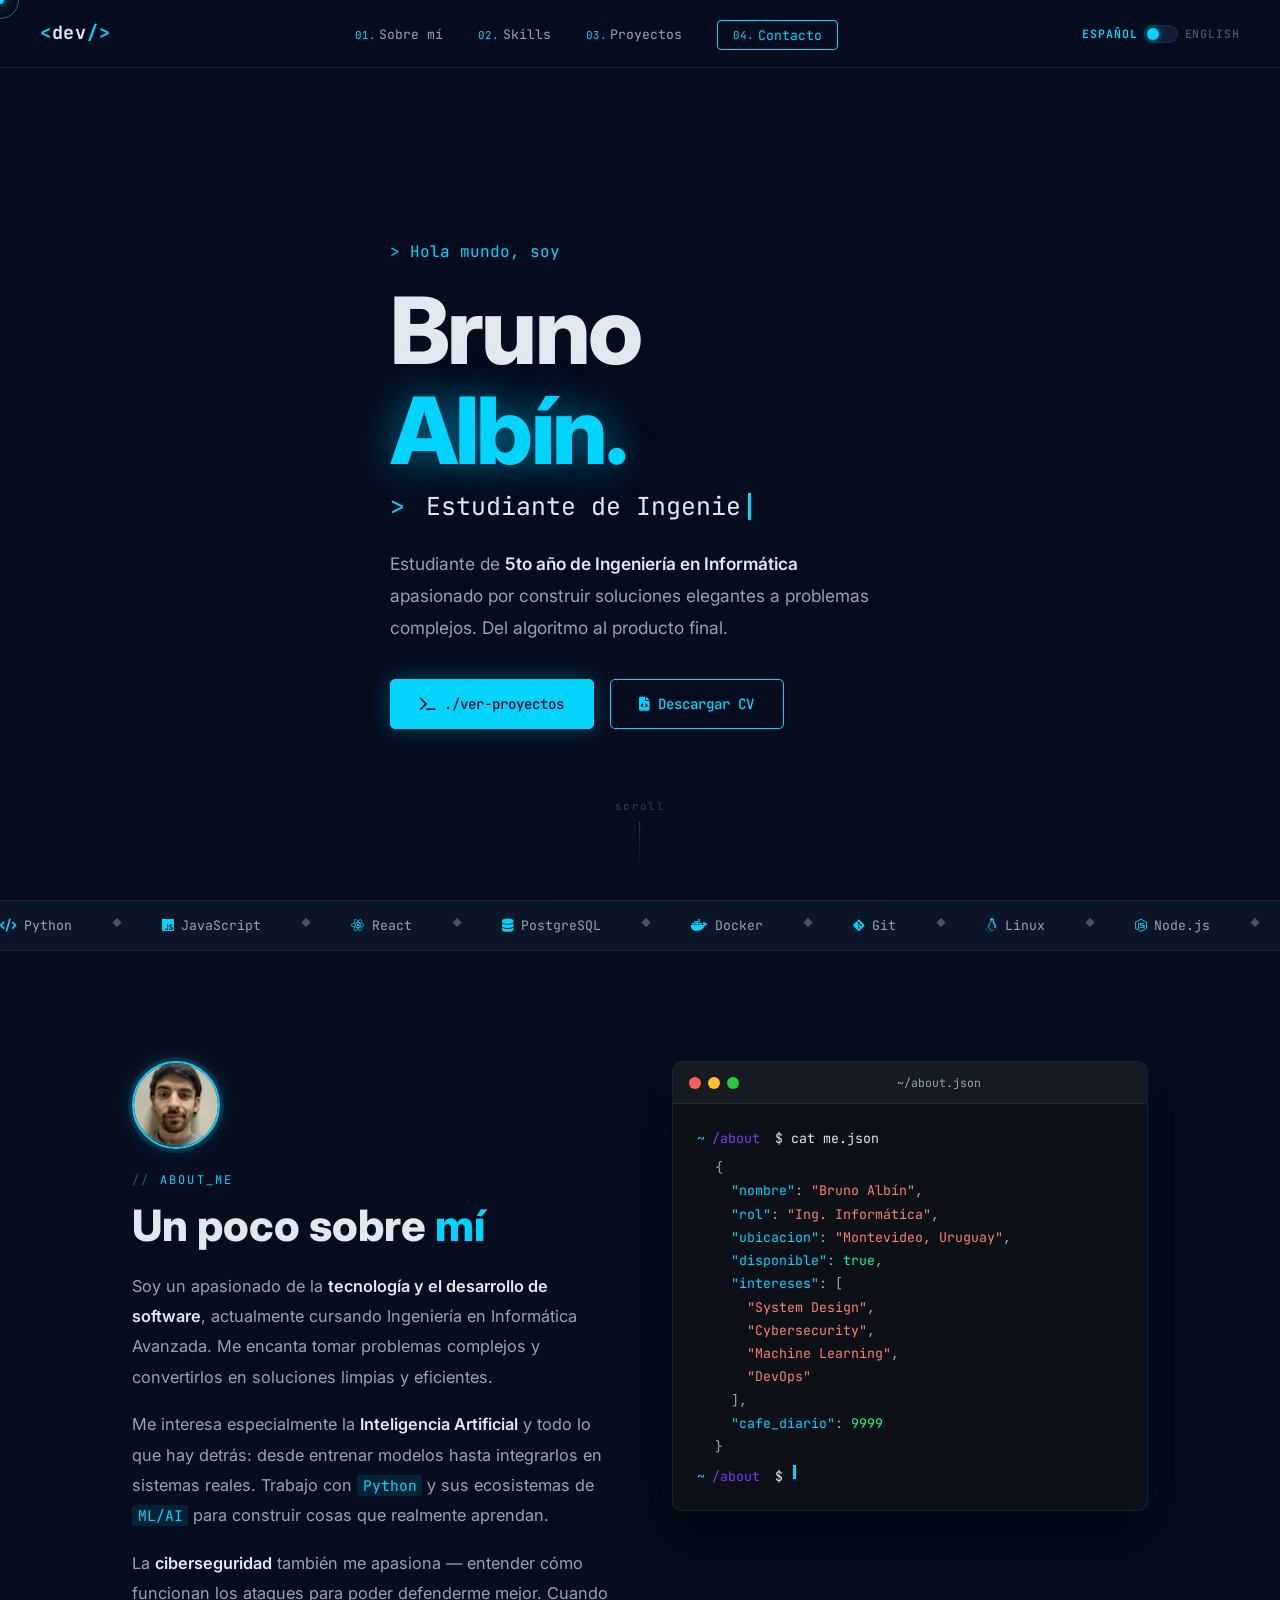
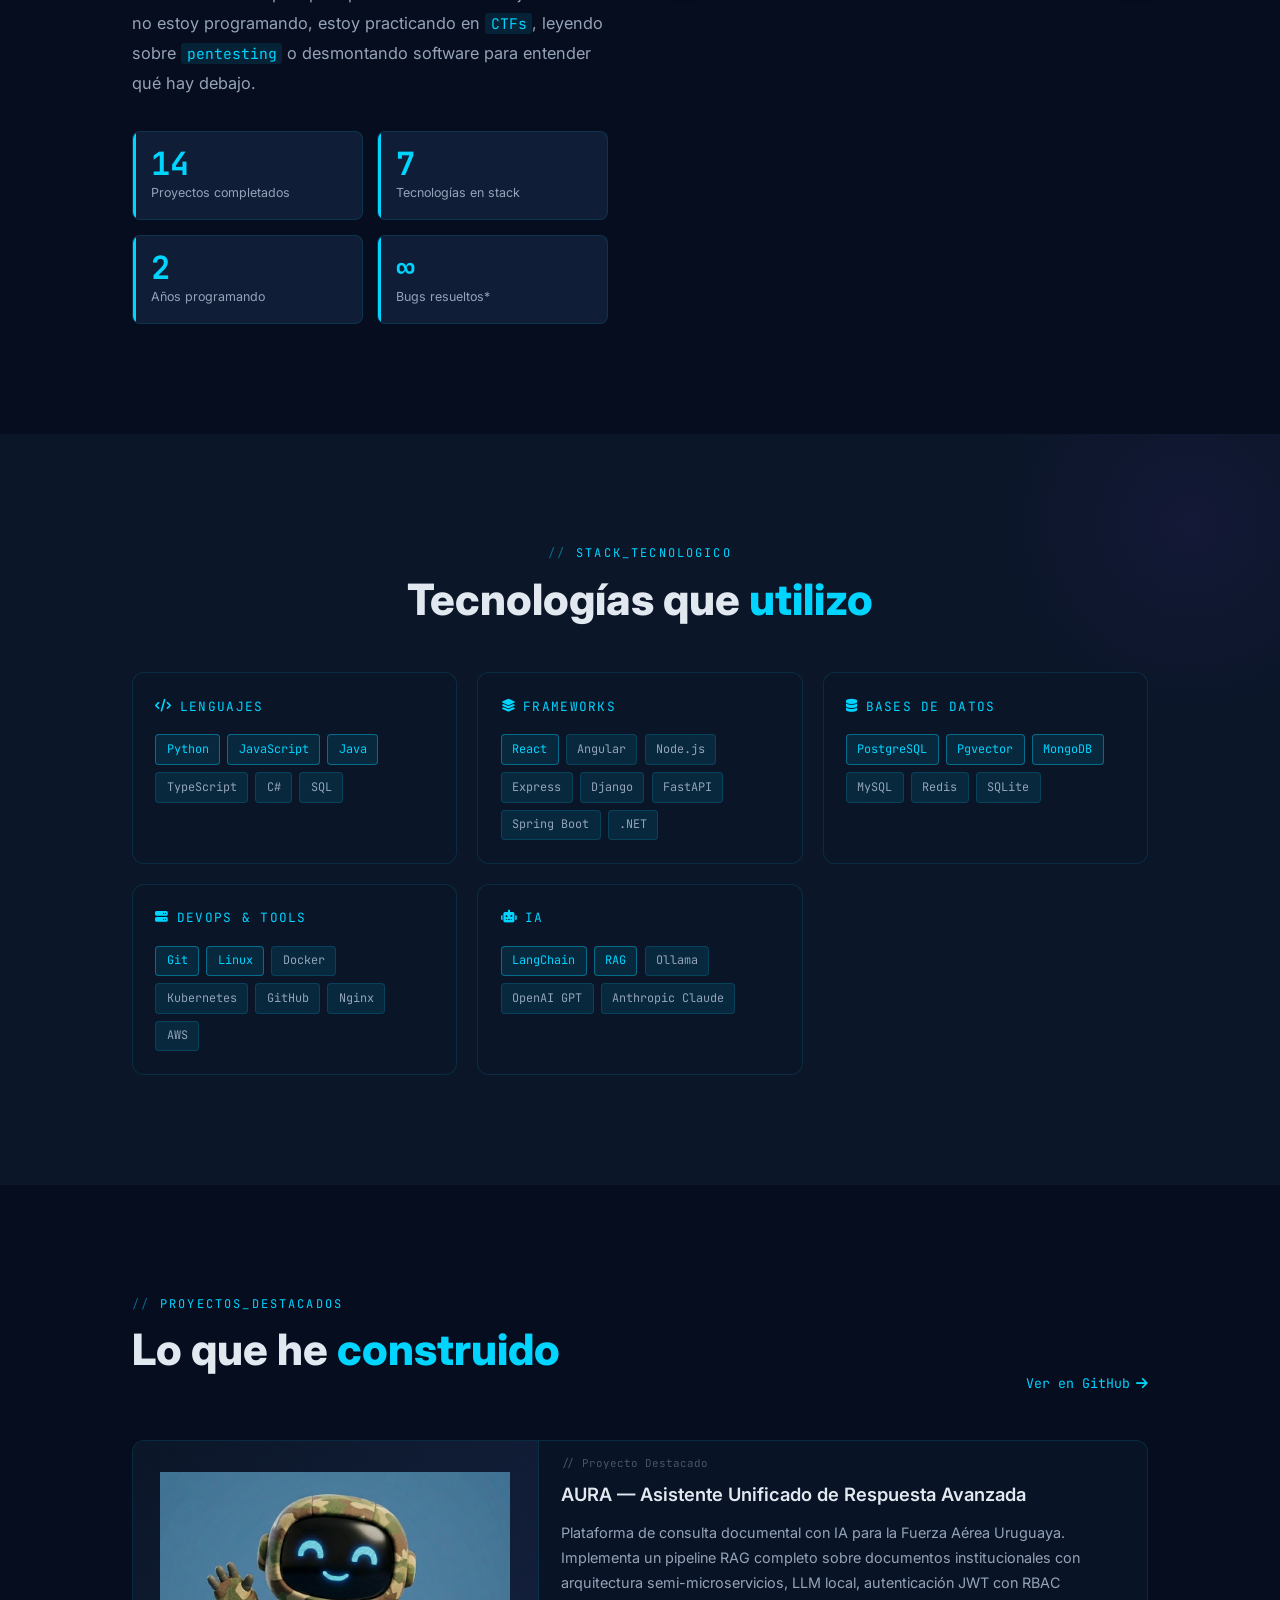
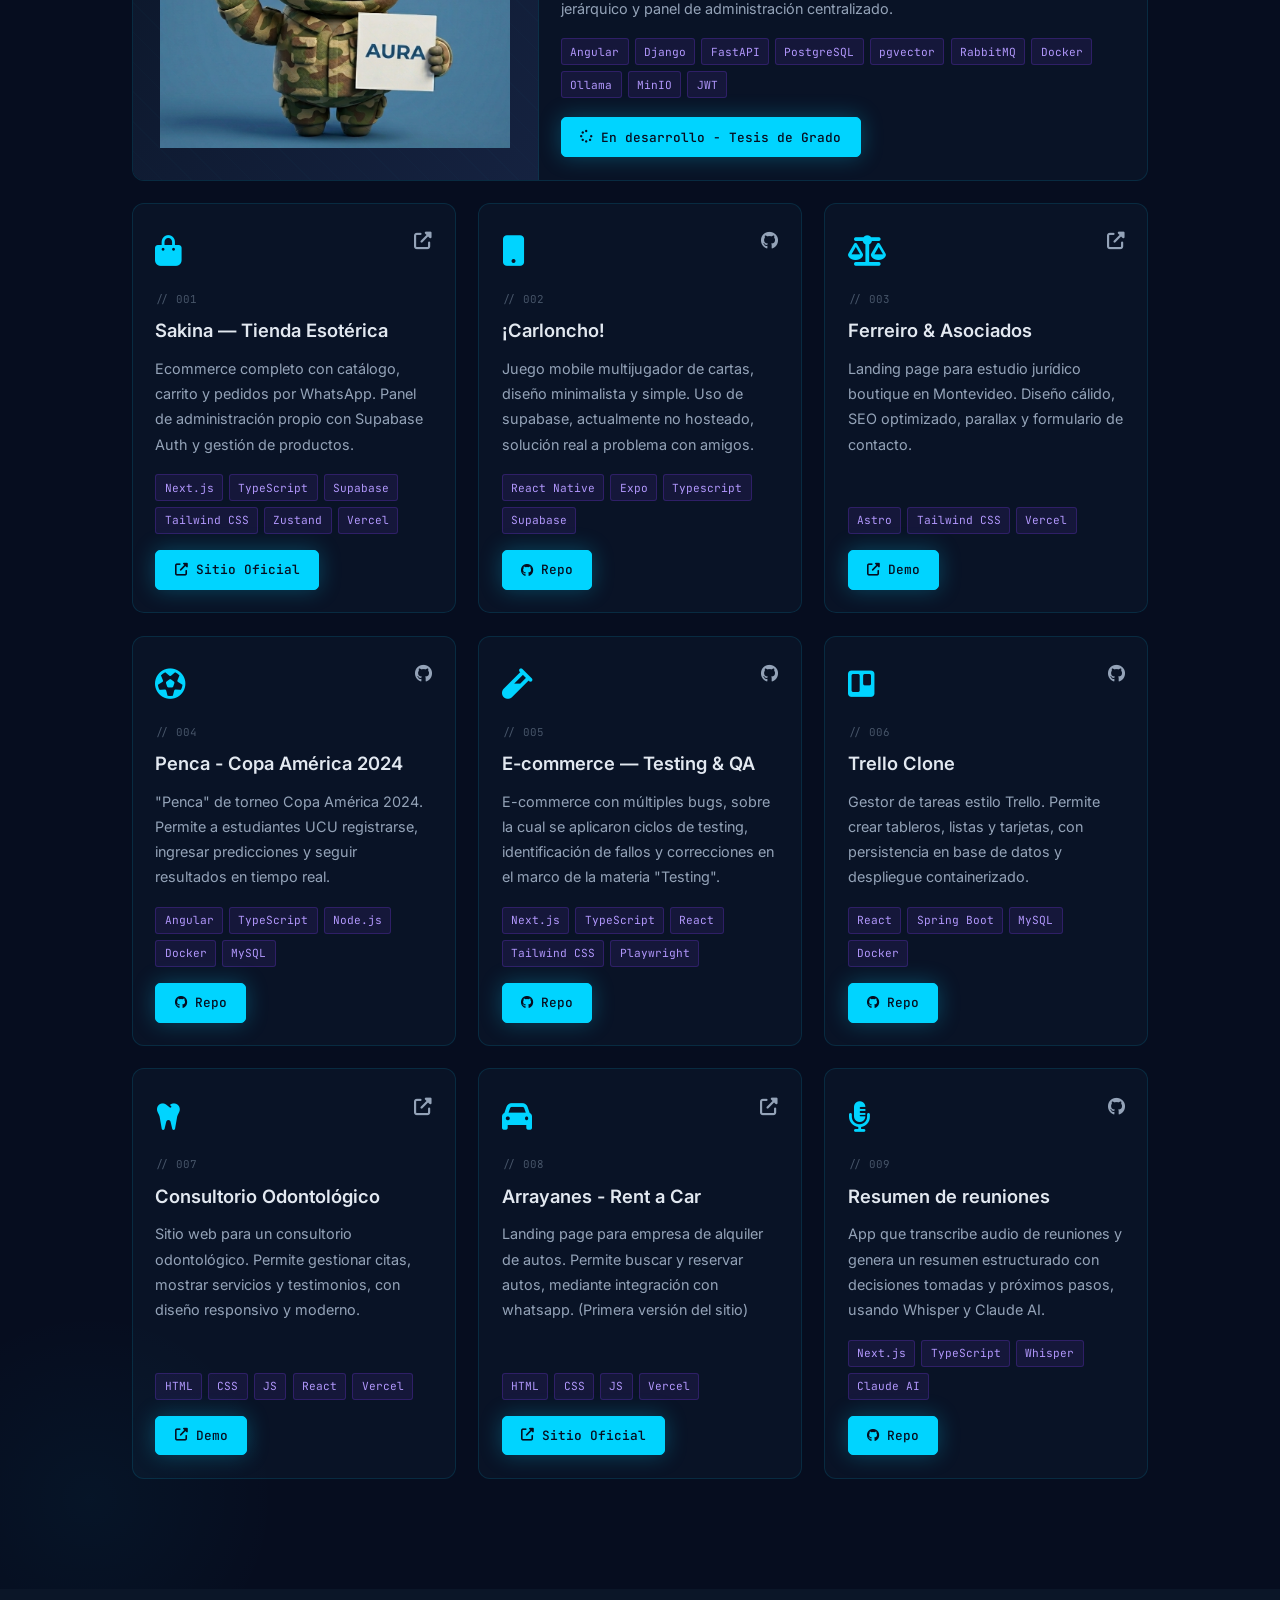
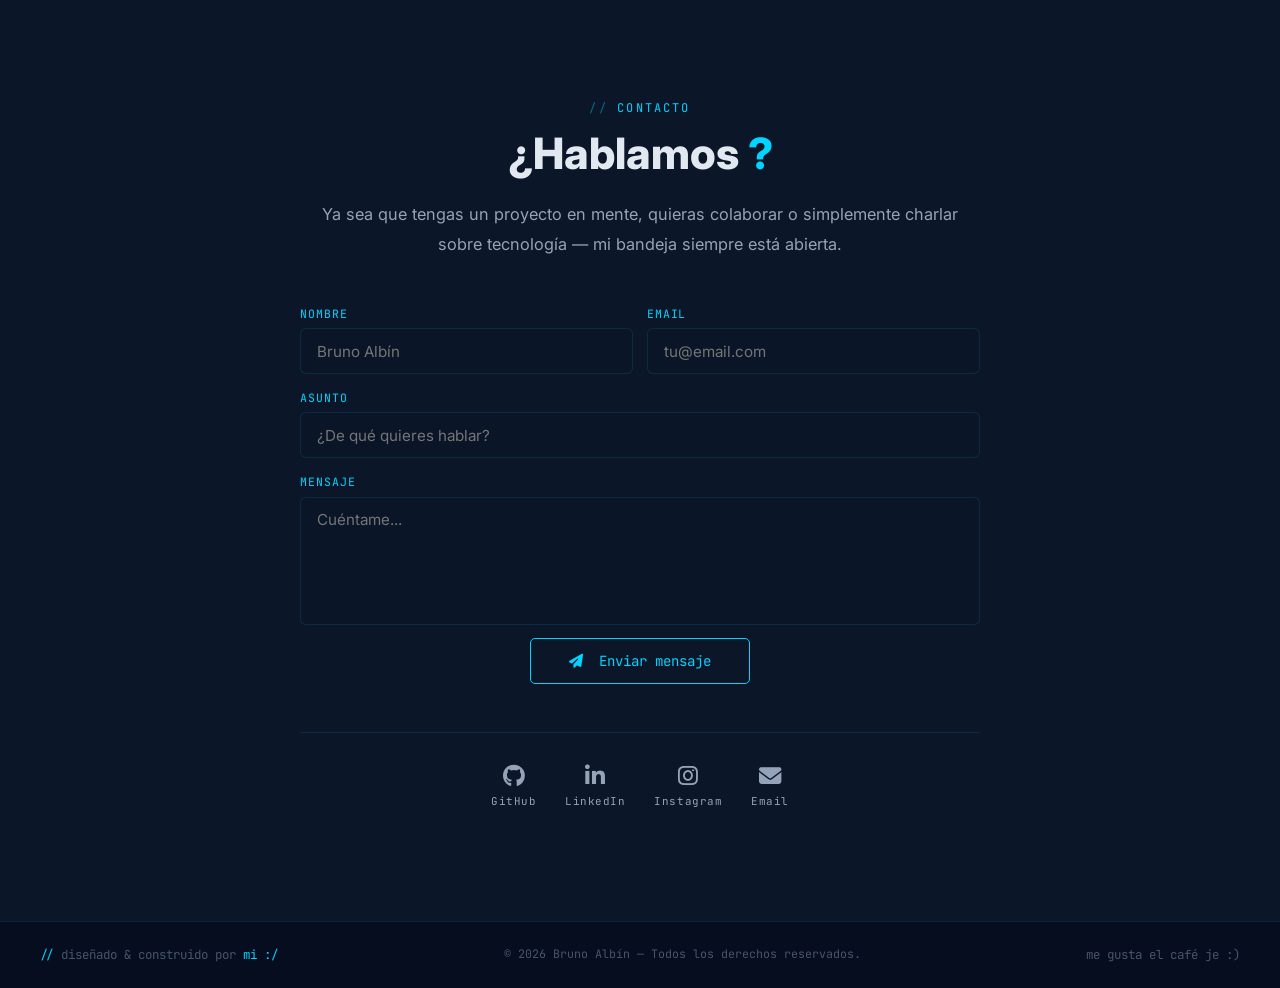
==== commit 5b8d725e: "repo-buttom fix" ====
--- a/index.html
+++ b/index.html
@@ -418,7 +418,7 @@
           </div>
           <div class="feat-actions" style="margin-top:1rem">
             <a href="https://github.com/brunoalbin23/carloncho" target="_blank" rel="noopener noreferrer" class="btn btn-primary btn-sm">
-              <i class="fas fa-external-link-alt"></i> Repo
+              <i class="fab fa-github"></i> Repo
             </a>
           </div>
         </div>
@@ -477,7 +477,7 @@
           </div>
           <div class="feat-actions" style="margin-top:1rem">
             <a href="https://github.com/brunoalbin23/pencaObligatorioBD2" target="_blank" rel="noopener noreferrer" class="btn btn-primary btn-sm">
-              <i class="fas fa-external-link-alt"></i> Repo
+              <i class="fab fa-github"></i> Repo
             </a>
           </div>
         </div>
@@ -507,7 +507,7 @@
           </div>
           <div class="feat-actions" style="margin-top:1rem">
             <a href="https://github.com/brunoalbin23/testing-app-vestidos" target="_blank" rel="noopener noreferrer" class="btn btn-primary btn-sm">
-              <i class="fas fa-external-link-alt"></i> Repo
+              <i class="fab fa-github"></i> Repo
             </a>
           </div>
         </div>
@@ -537,7 +537,7 @@
           </div>
           <div class="feat-actions" style="margin-top:1rem">
             <a href="https://github.com/brunoalbin23/Trello" target="_blank" rel="noopener noreferrer" class="btn btn-primary btn-sm">
-              <i class="fas fa-external-link-alt"></i> Repo
+              <i class="fab fa-github"></i> Repo
             </a>
           </div>
         </div>
@@ -632,8 +632,8 @@
           </div>
           <div class="feat-actions" style="margin-top:1rem">
             <a href="https://github.com/brunoalbin23/meeting-summarizer" target="_blank" rel="noopener noreferrer" class="btn btn-primary btn-sm">
-              <i class="fas fa-external-link-alt"></i> Repo
-            </a>
+              <i class="fab fa-github"></i> Repo
+            </a>  
           </div>
         </div>
       </div>
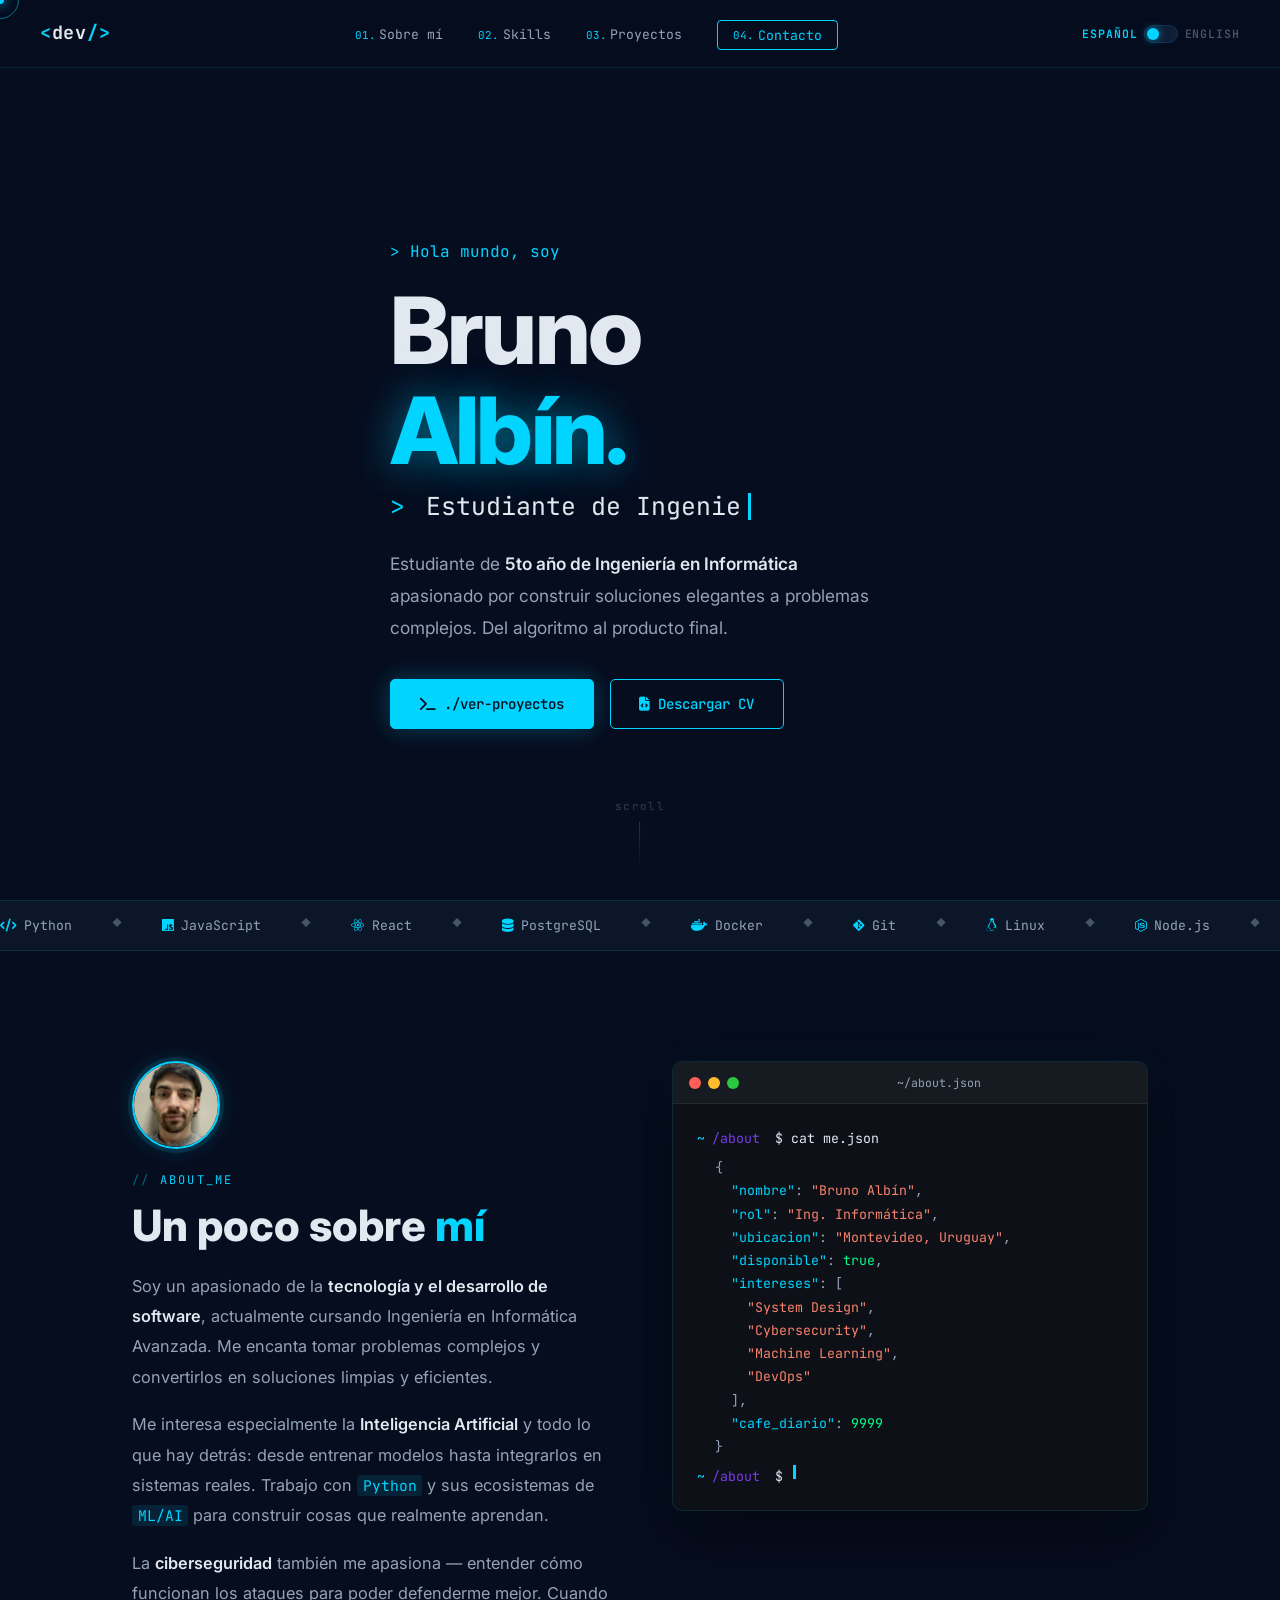
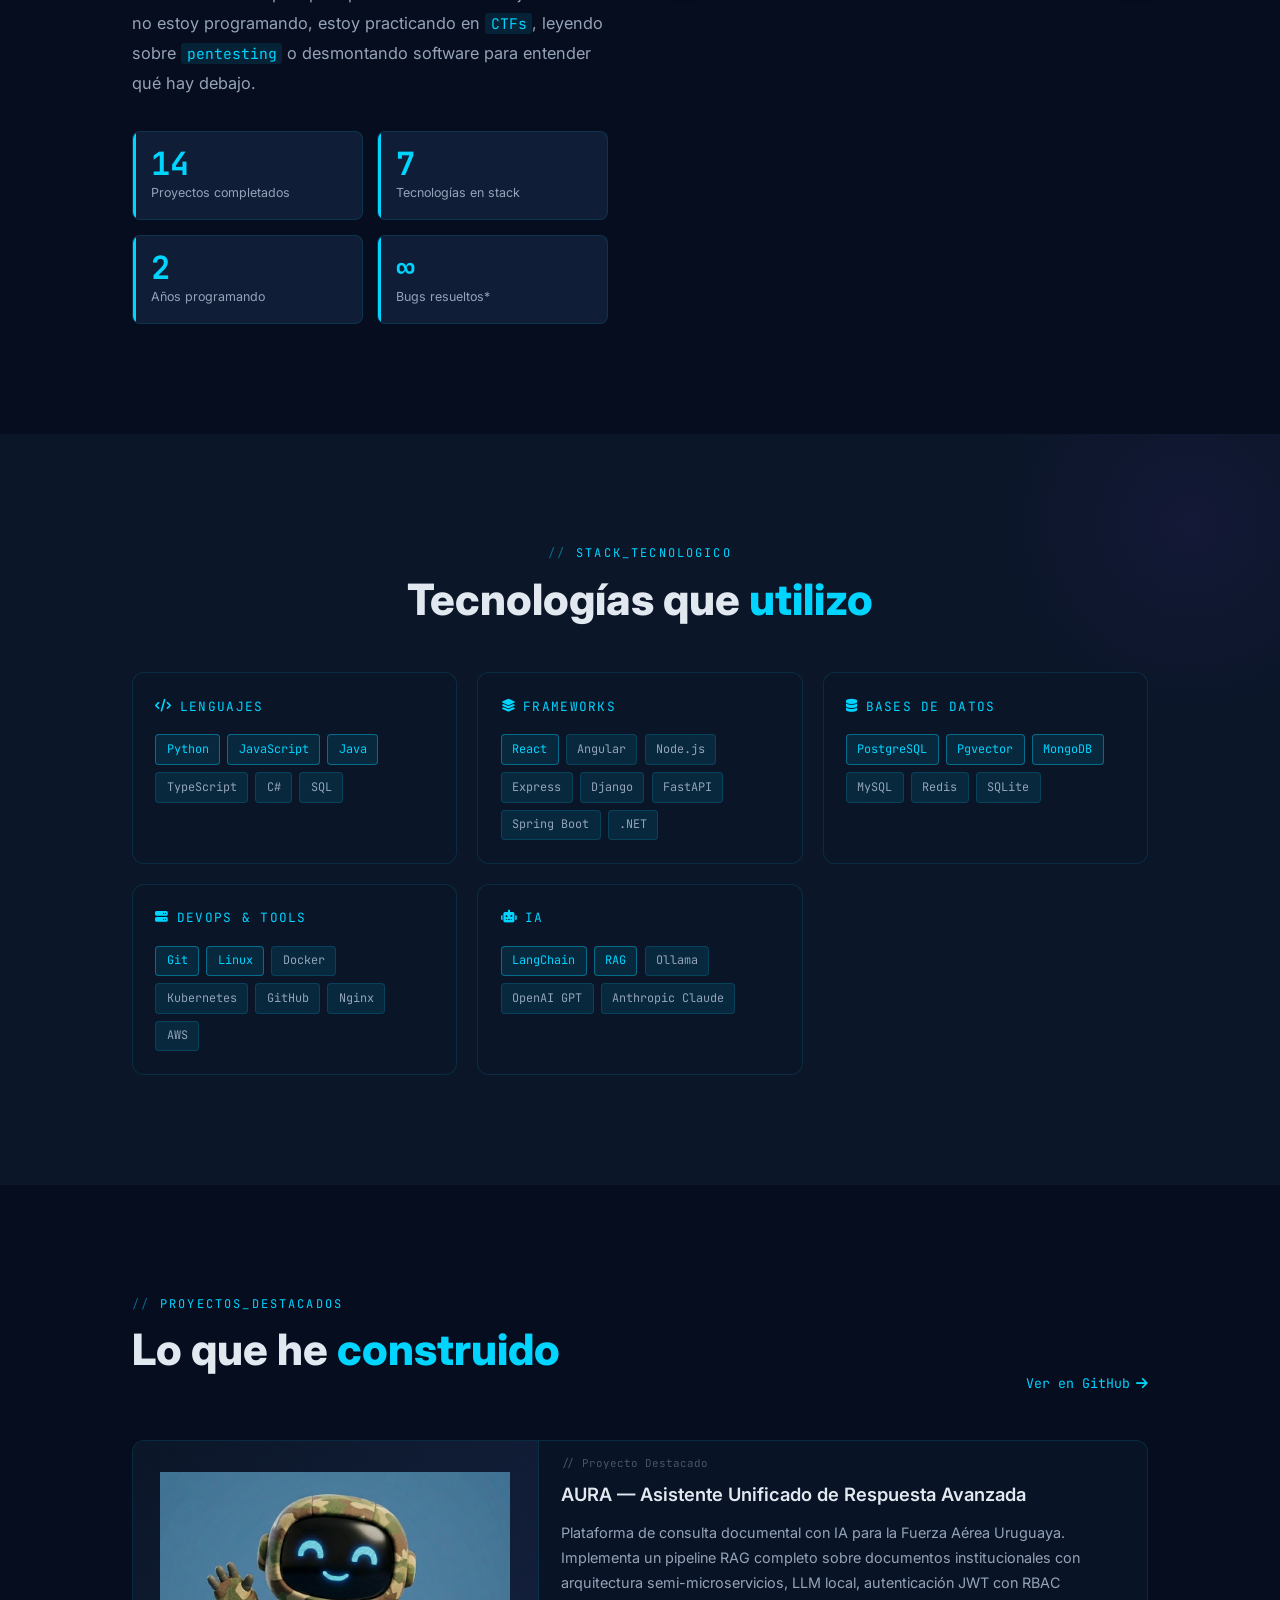
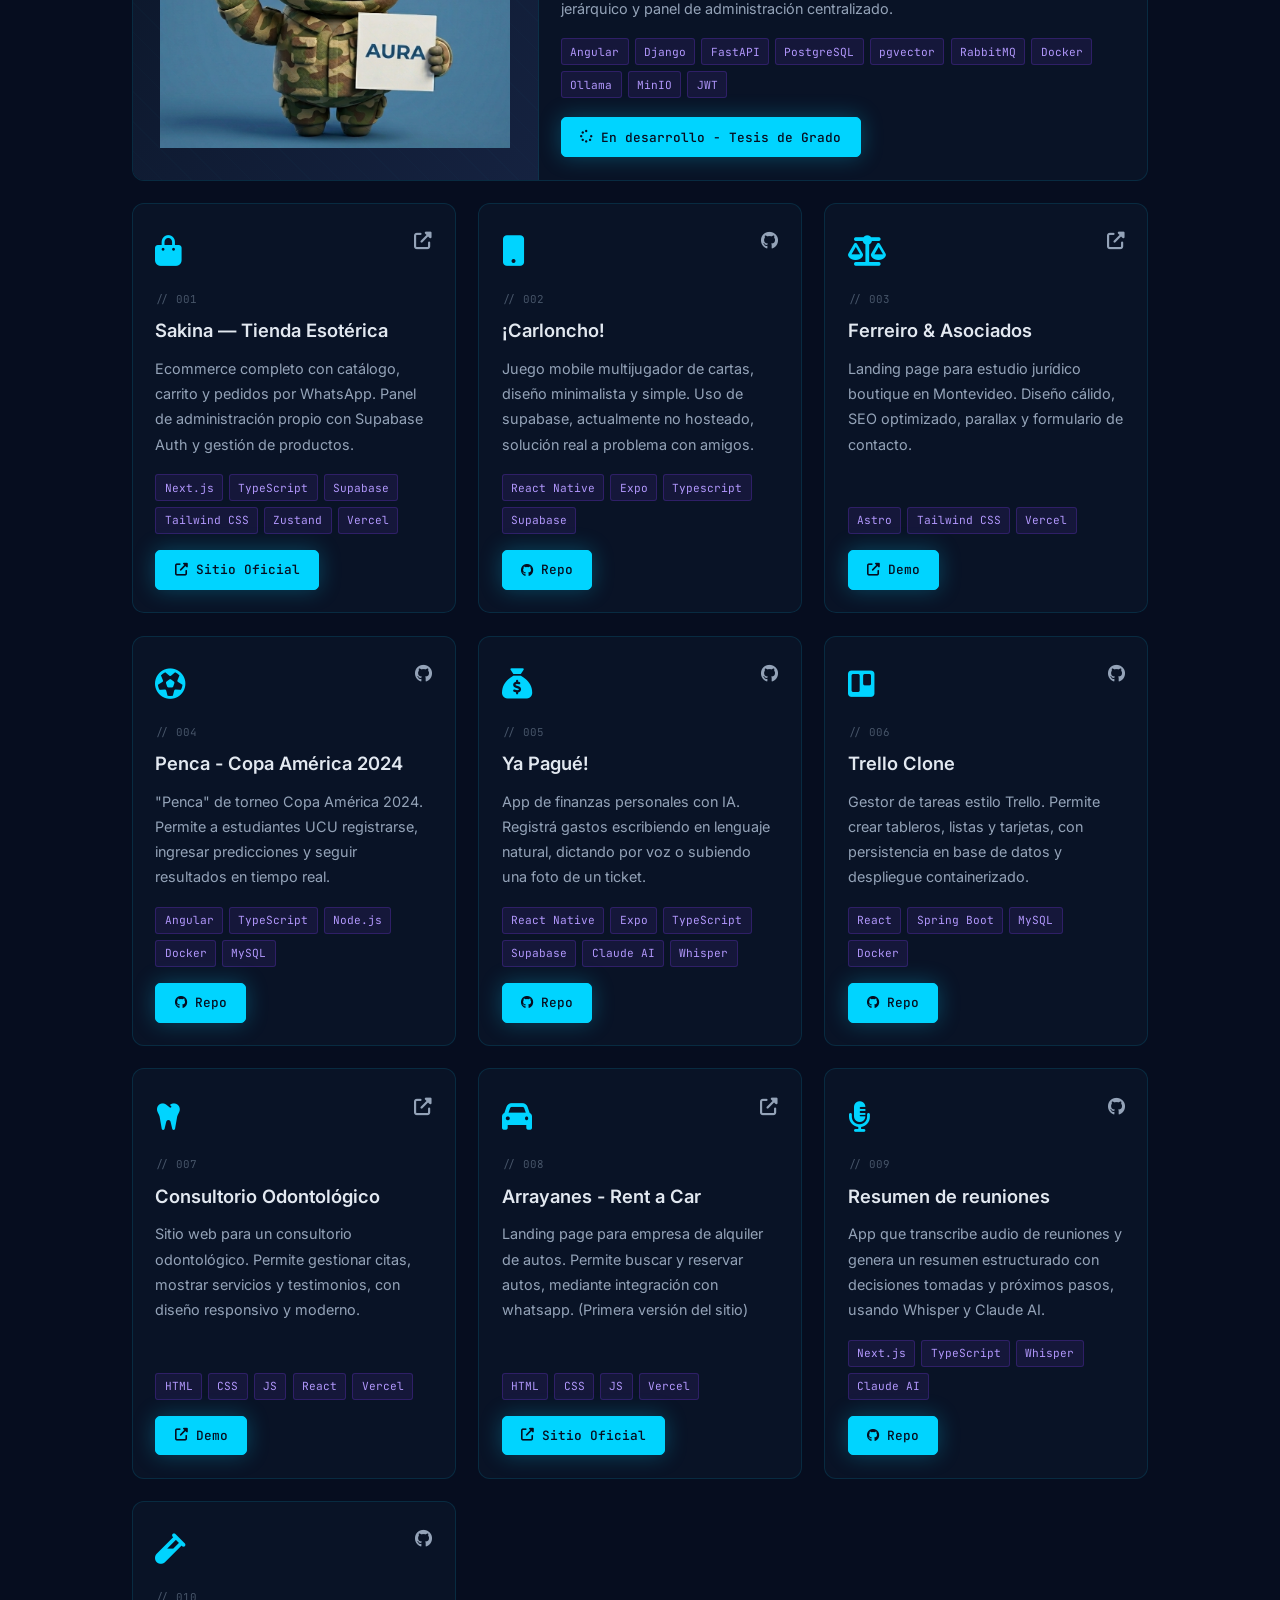
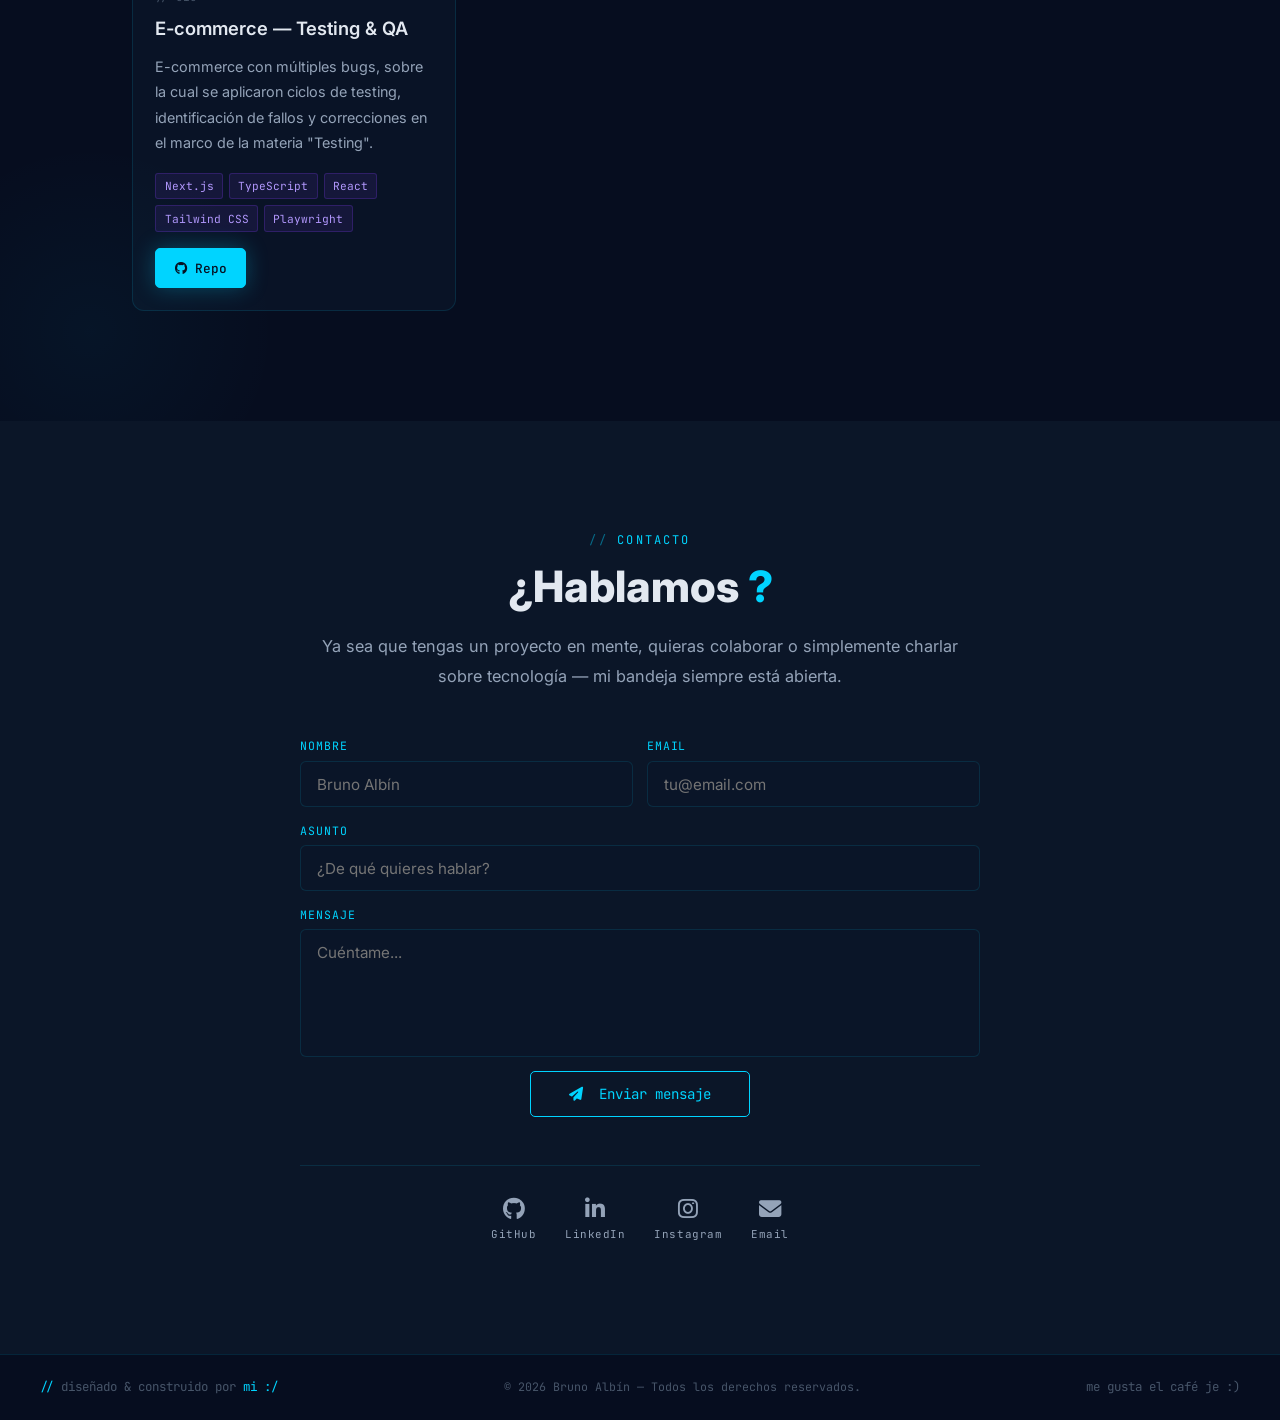
==== commit 286f8bd8: "feature new task" ====
--- a/index.html
+++ b/index.html
@@ -486,27 +486,29 @@
       <!-- ── Card 5 ── -->
       <div class="proj-card reveal" style="transition-delay:.16s">
         <div class="proj-top">
-          <div class="proj-ico"><i class="fa-solid fa-vial"></i></div>
-          <div class="proj-lnks">
-            <a href="https://github.com/brunoalbin23/testing-app-vestidos" target="_blank" title="GitHub"><i class="fab fa-github"></i></a>
+          <div class="proj-ico"><i class="fa-solid fa-sack-dollar"></i></div>
+          <div class="proj-lnks">
+            <a href="https://github.com/brunoalbin23/Ya-pague" target="_blank" title="GitHub"><i class="fab fa-github"></i></a>
           </div>
         </div>
         <div class="proj-body">
           <div class="proj-n">// 005</div>
-          <div class="proj-title" data-i18n="proj5_title">E-commerce — Testing & QA</div>
+          <div class="proj-title" data-i18n="proj5_title">Ya Pagué!</div>
           <p class="proj-desc" data-i18n="proj5_desc">
-            E-commerce con múltiples bugs, sobre la cual se aplicaron ciclos de testing, identificación de fallos
-            y correcciones en el marco de la materia "Testing".
-          </p>
-          <div class="stack">
-            <span class="stag">Next.js</span>
+            App de finanzas personales con IA. Registrá gastos 
+            escribiendo en lenguaje natural, dictando por voz o subiendo una 
+            foto de un ticket.
+          </p>
+          <div class="stack">
+            <span class="stag">React Native</span>
+            <span class="stag">Expo</span>
             <span class="stag">TypeScript</span>
-            <span class="stag">React</span>
-            <span class="stag">Tailwind CSS</span>
-            <span class="stag">Playwright</span>
-          </div>
-          <div class="feat-actions" style="margin-top:1rem">
-            <a href="https://github.com/brunoalbin23/testing-app-vestidos" target="_blank" rel="noopener noreferrer" class="btn btn-primary btn-sm">
+            <span class="stag">Supabase</span>
+            <span class="stag">Claude AI</span>
+            <span class="stag">Whisper</span>
+          </div>
+          <div class="feat-actions" style="margin-top:1rem">
+            <a href="https://github.com/brunoalbin23/Ya-pague" target="_blank" rel="noopener noreferrer" class="btn btn-primary btn-sm">
               <i class="fab fa-github"></i> Repo
             </a>
           </div>
@@ -634,6 +636,37 @@
             <a href="https://github.com/brunoalbin23/meeting-summarizer" target="_blank" rel="noopener noreferrer" class="btn btn-primary btn-sm">
               <i class="fab fa-github"></i> Repo
             </a>  
+          </div>
+        </div>
+      </div>
+
+
+      <!-- ── Card 10 ── -->
+      <div class="proj-card reveal" style="transition-delay:.16s">
+        <div class="proj-top">
+          <div class="proj-ico"><i class="fa-solid fa-vial"></i></div>
+          <div class="proj-lnks">
+            <a href="https://github.com/brunoalbin23/testing-app-vestidos" target="_blank" title="GitHub"><i class="fab fa-github"></i></a>
+          </div>
+        </div>
+        <div class="proj-body">
+          <div class="proj-n">// 010</div>
+          <div class="proj-title" data-i18n="proj10_title">E-commerce — Testing & QA</div>
+          <p class="proj-desc" data-i18n="proj10_desc">
+            E-commerce con múltiples bugs, sobre la cual se aplicaron ciclos de testing, identificación de fallos
+            y correcciones en el marco de la materia "Testing".
+          </p>
+          <div class="stack">
+            <span class="stag">Next.js</span>
+            <span class="stag">TypeScript</span>
+            <span class="stag">React</span>
+            <span class="stag">Tailwind CSS</span>
+            <span class="stag">Playwright</span>
+          </div>
+          <div class="feat-actions" style="margin-top:1rem">
+            <a href="https://github.com/brunoalbin23/testing-app-vestidos" target="_blank" rel="noopener noreferrer" class="btn btn-primary btn-sm">
+              <i class="fab fa-github"></i> Repo
+            </a>
           </div>
         </div>
       </div>
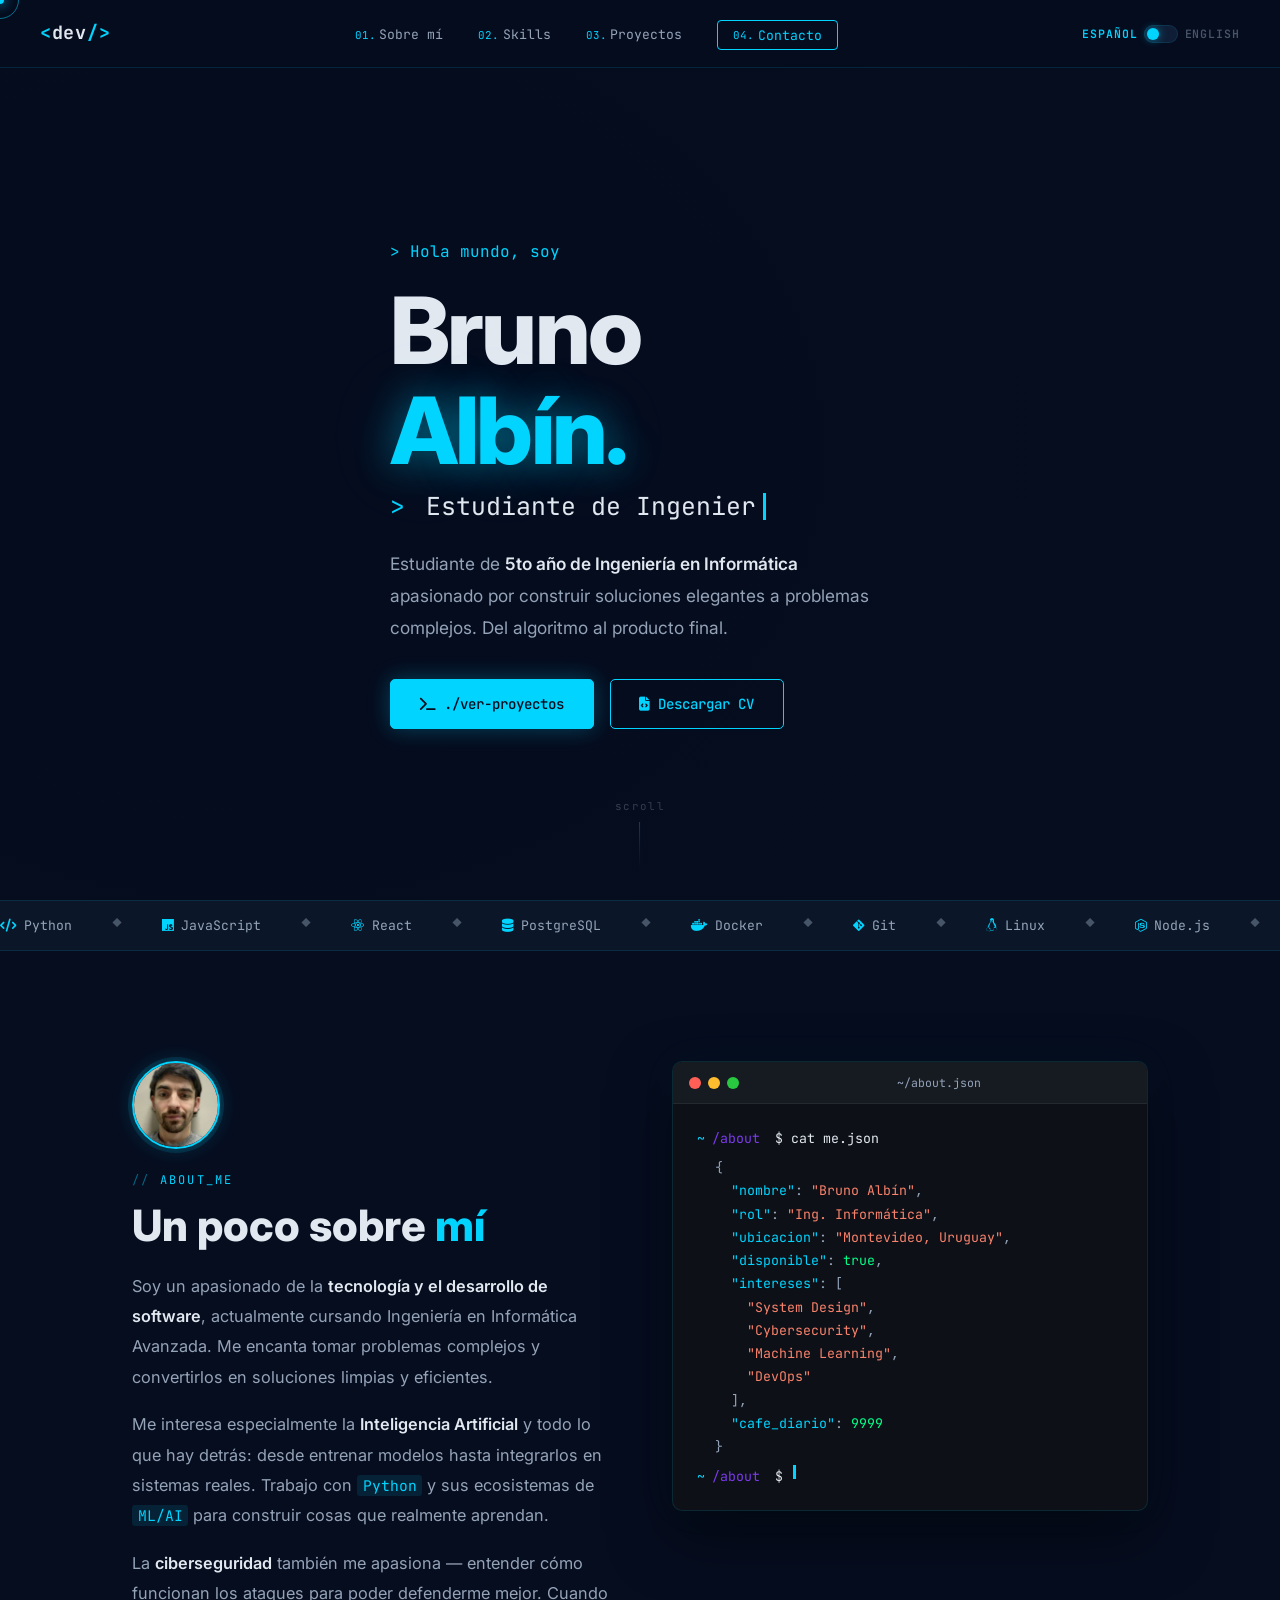
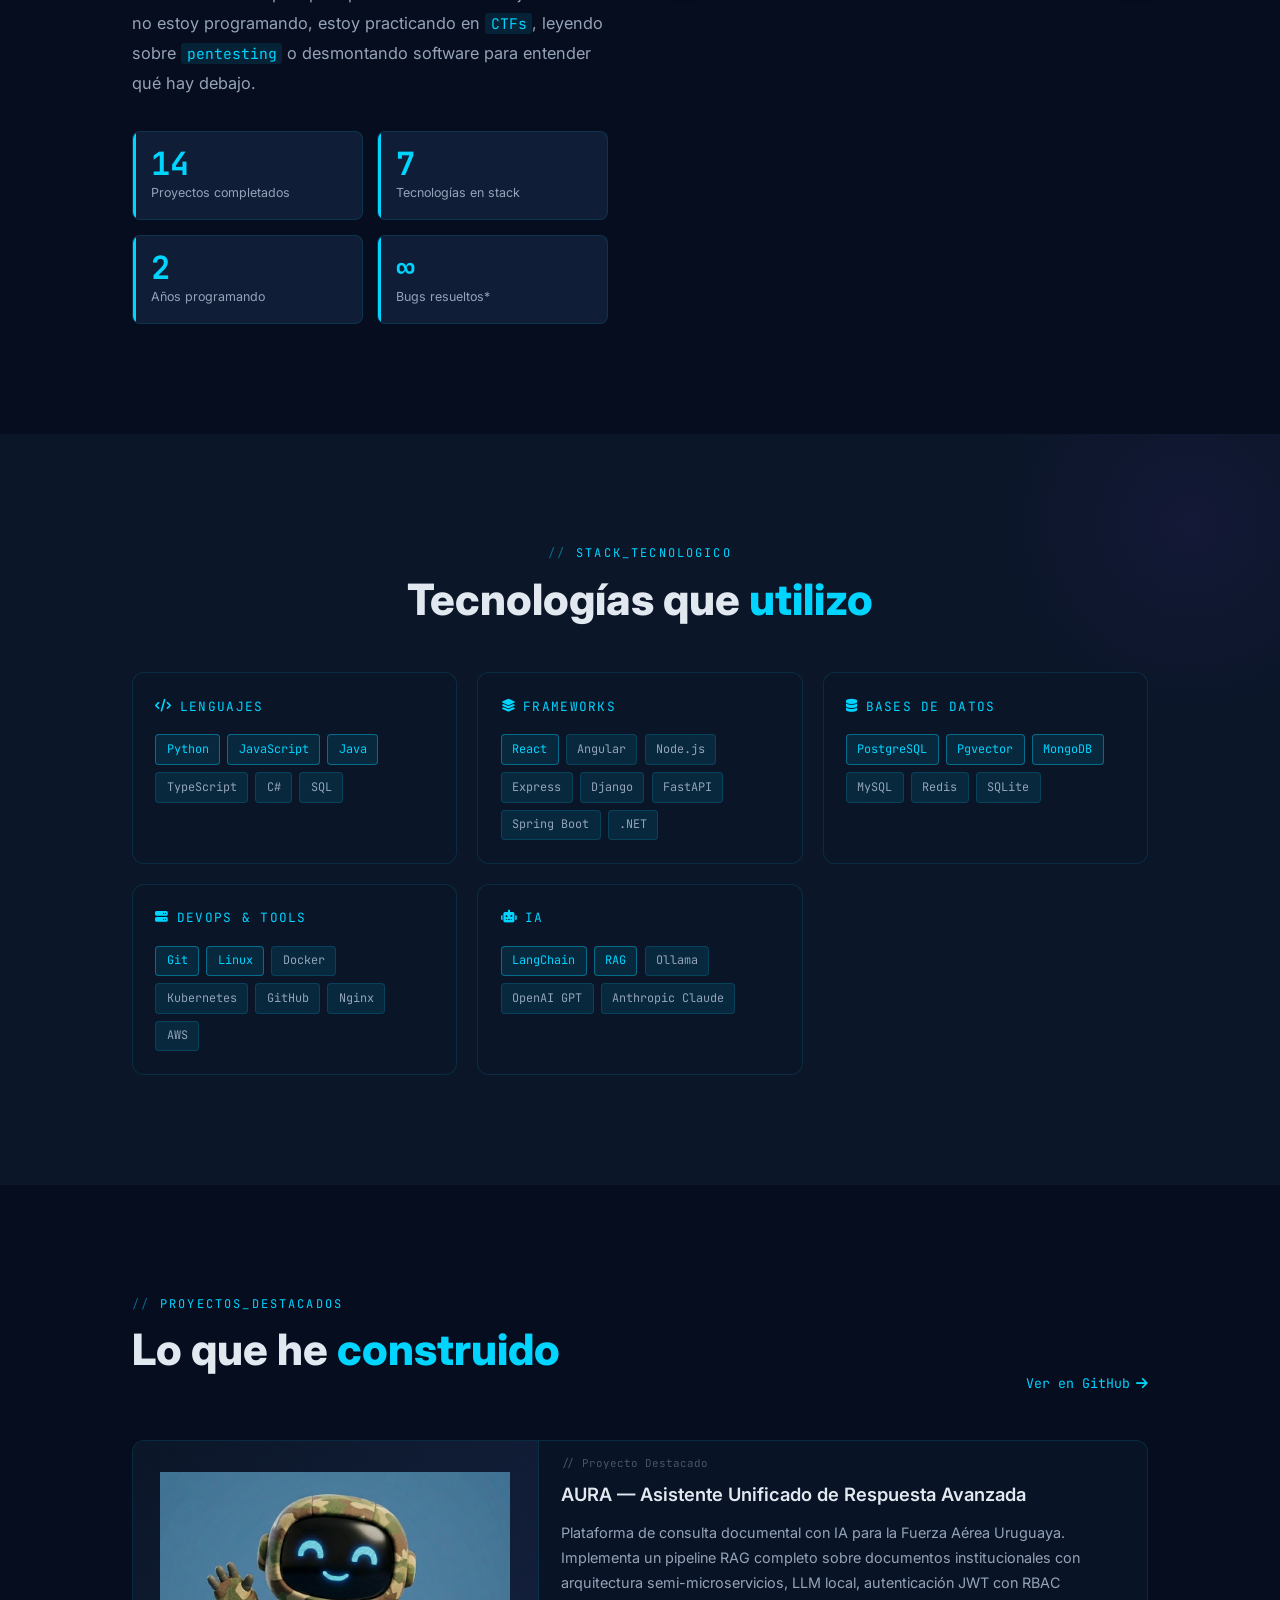
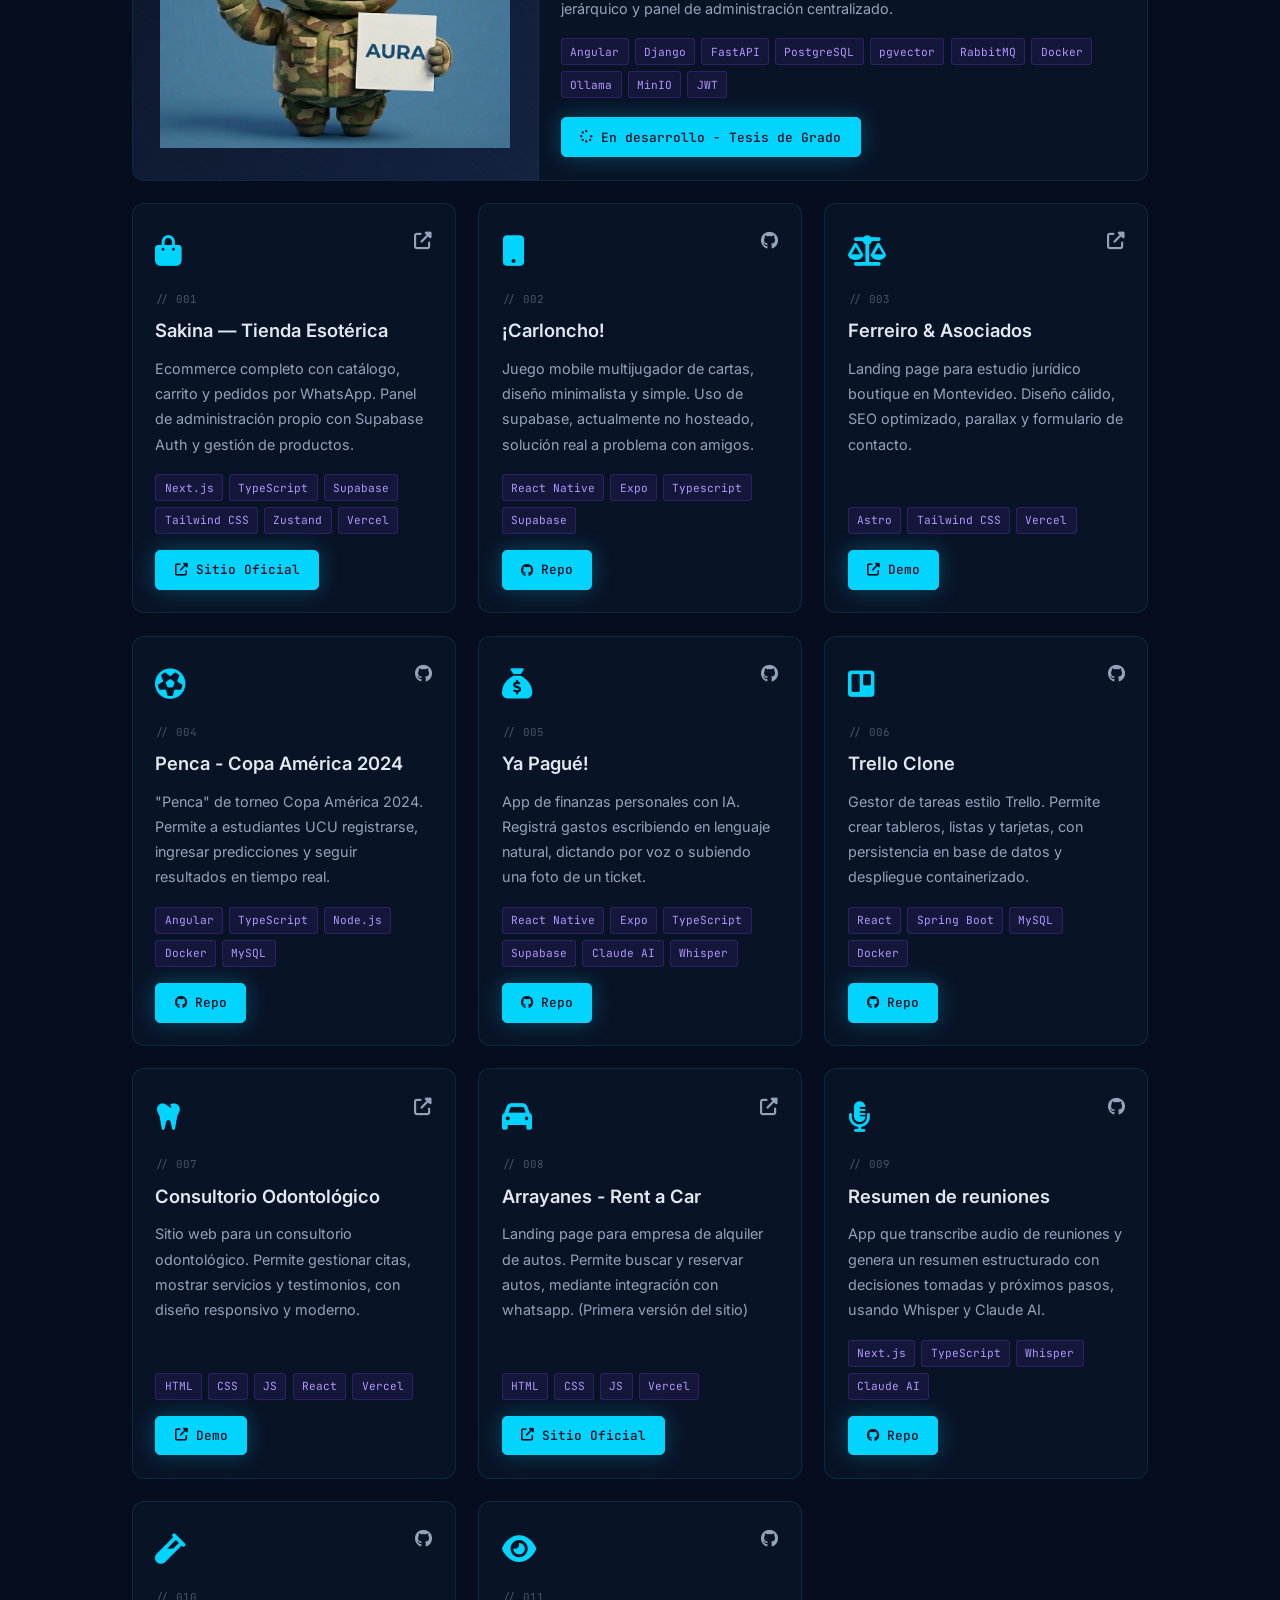
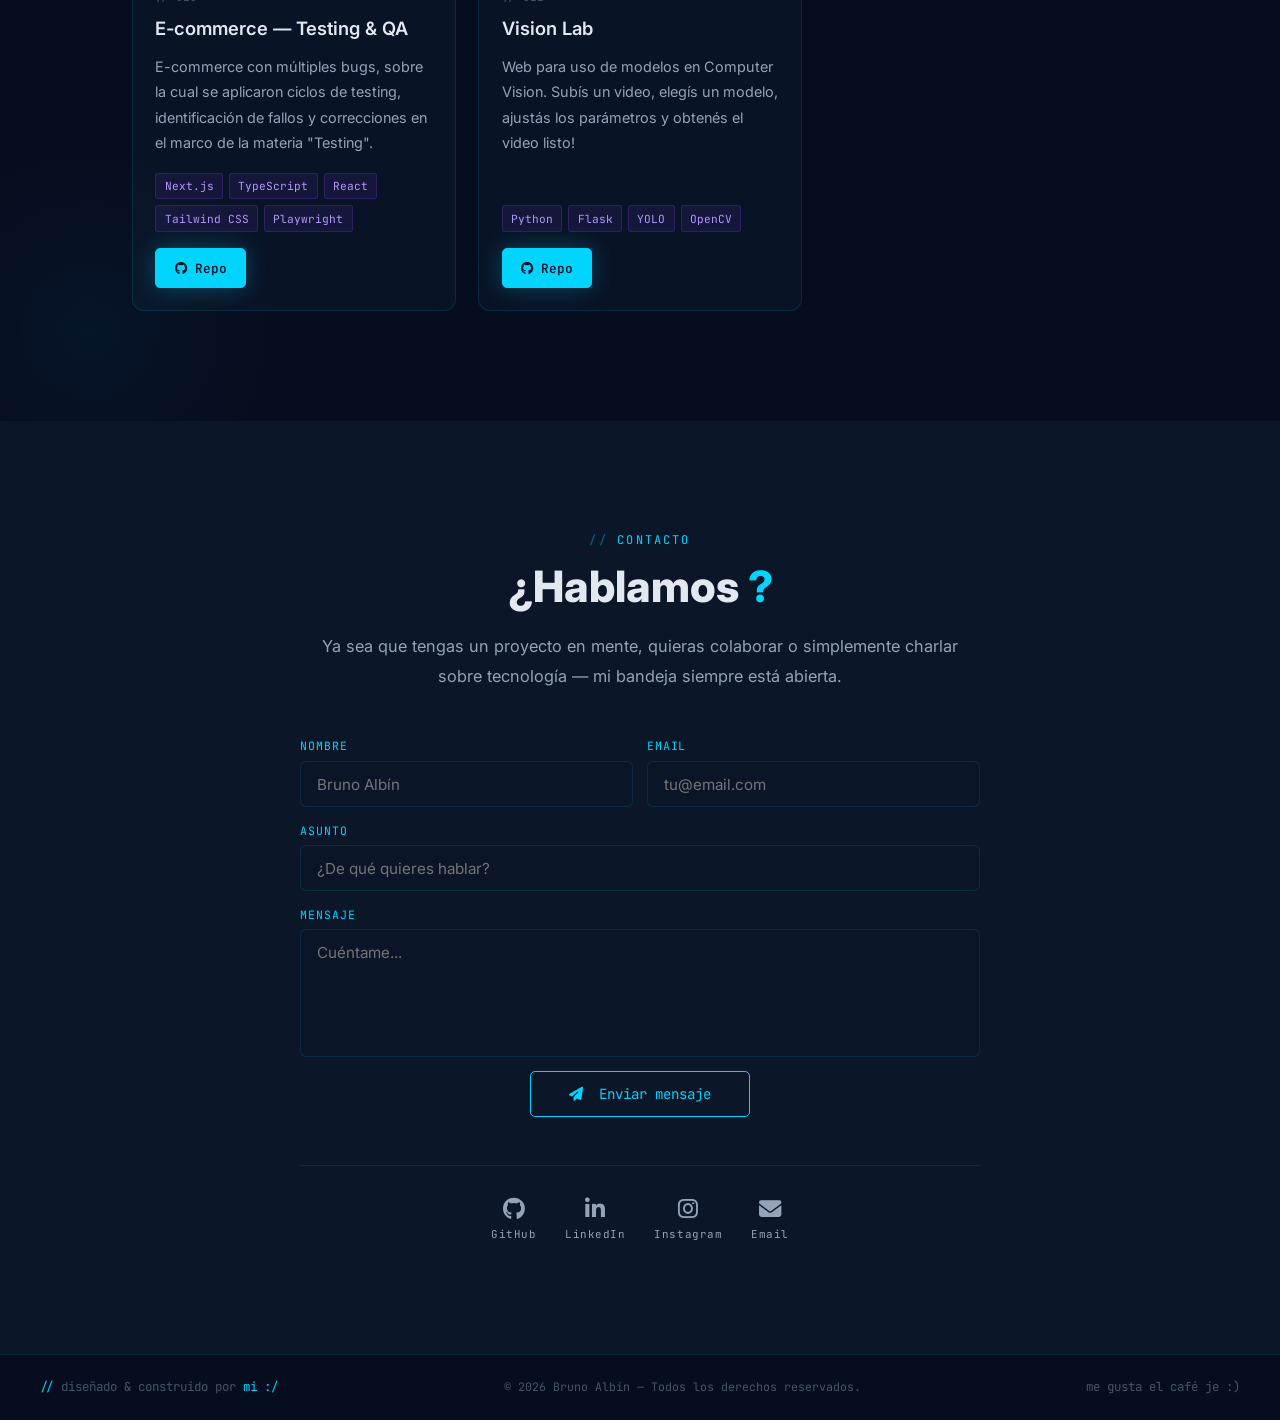
==== commit e85d7e38: "add card 11" ====
--- a/index.html
+++ b/index.html
@@ -671,6 +671,34 @@
         </div>
       </div>
 
+      <!-- ── Card 11 ── -->
+      <div class="proj-card reveal" style="transition-delay:.08s">
+        <div class="proj-top">
+          <div class="proj-ico"><i class="fa-solid fa-eye"></i></div>
+          <div class="proj-lnks">
+            <a href="https://github.com/brunoalbin23/vision-lab" target="_blank" title="GitHub"><i class="fab fa-github"></i></a>
+          </div>
+        </div>
+        <div class="proj-body">
+          <div class="proj-n">// 011</div>
+          <div class="proj-title" data-i18n="proj11_title">Vision Lab</div>
+          <p class="proj-desc" data-i18n="proj11_desc">
+            Web para uso de modelos en Computer Vision. Subís un video, elegís un modelo, ajustás los parámetros y obtenés el video listo!
+          </p>
+          <div class="stack">
+            <span class="stag">Python</span>
+            <span class="stag">Flask</span>
+            <span class="stag">YOLO</span>
+            <span class="stag">OpenCV</span>
+          </div>
+          <div class="feat-actions" style="margin-top:1rem">
+            <a href="https://github.com/brunoalbin23/vision-lab" target="_blank" rel="noopener noreferrer" class="btn btn-primary btn-sm">
+              <i class="fab fa-github"></i> Repo
+            </a>
+          </div>
+        </div>
+      </div>
+
     </div>
   </div>
 </section>
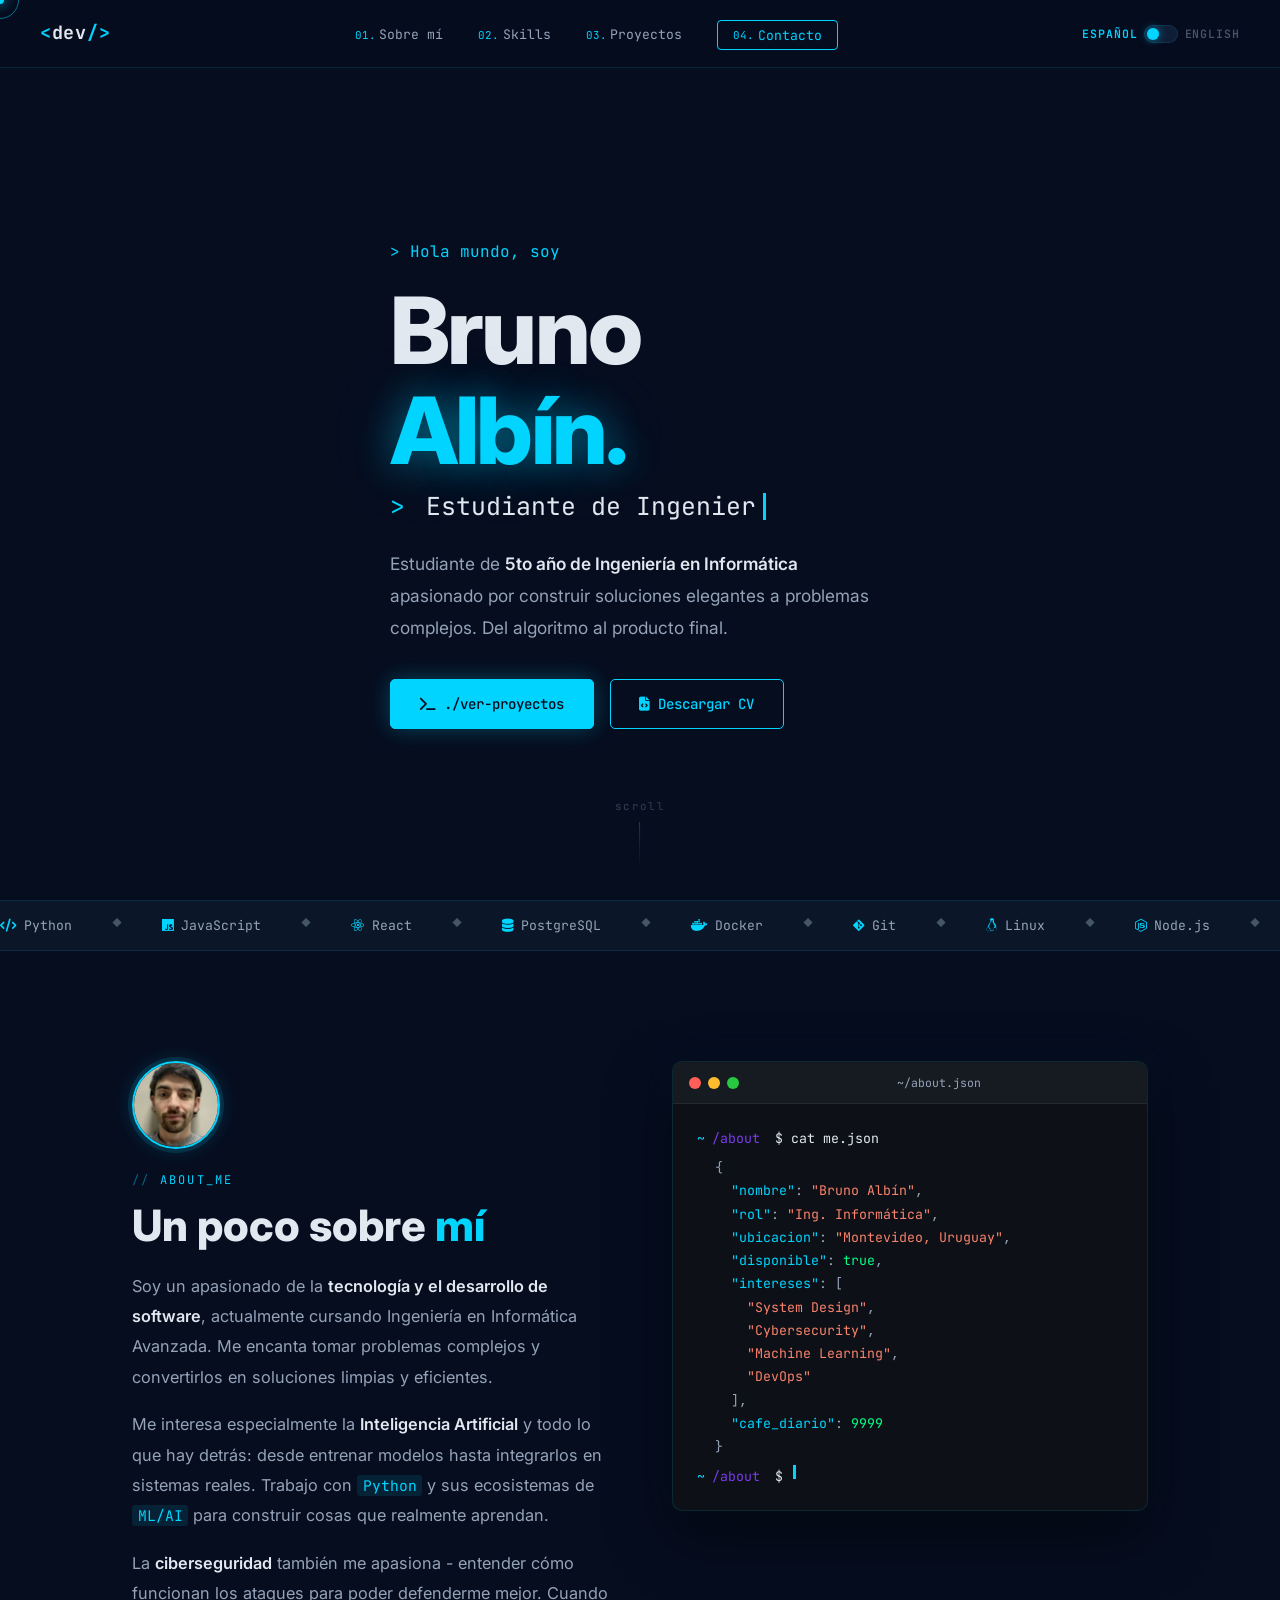
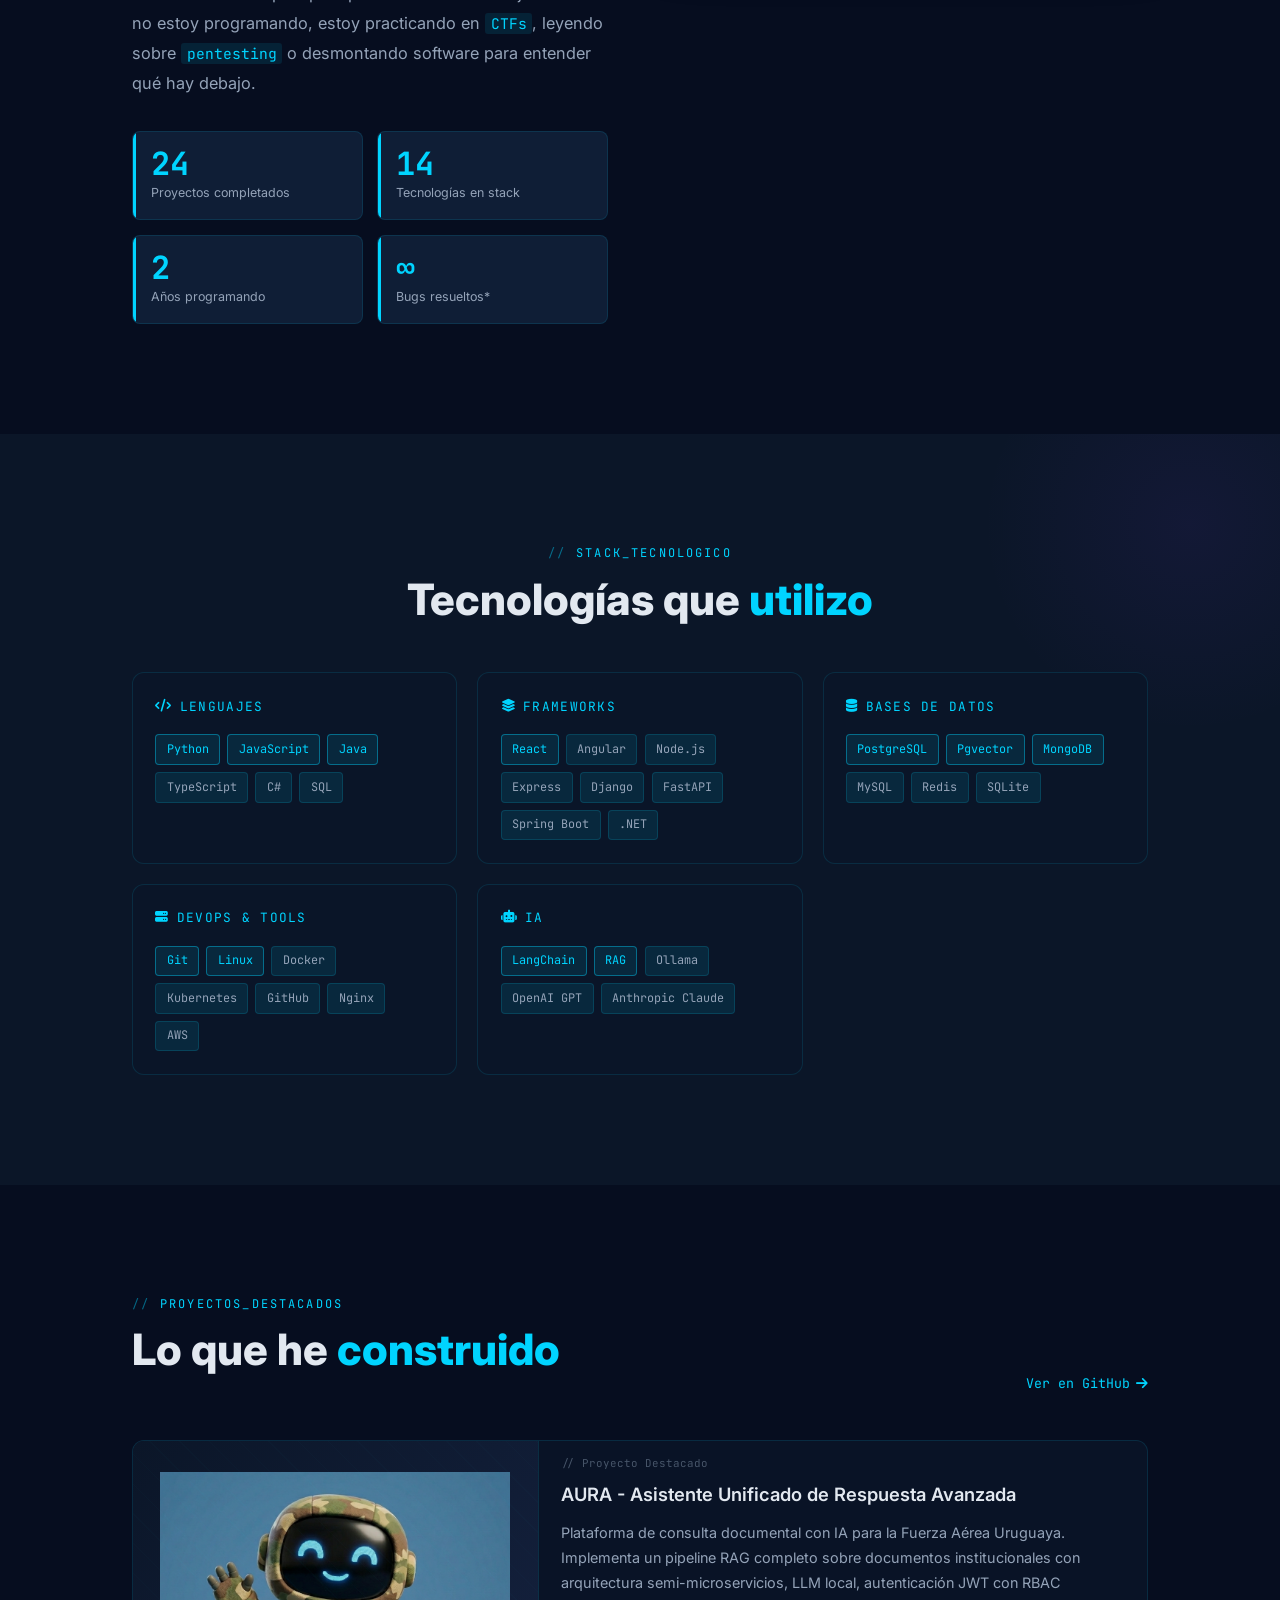
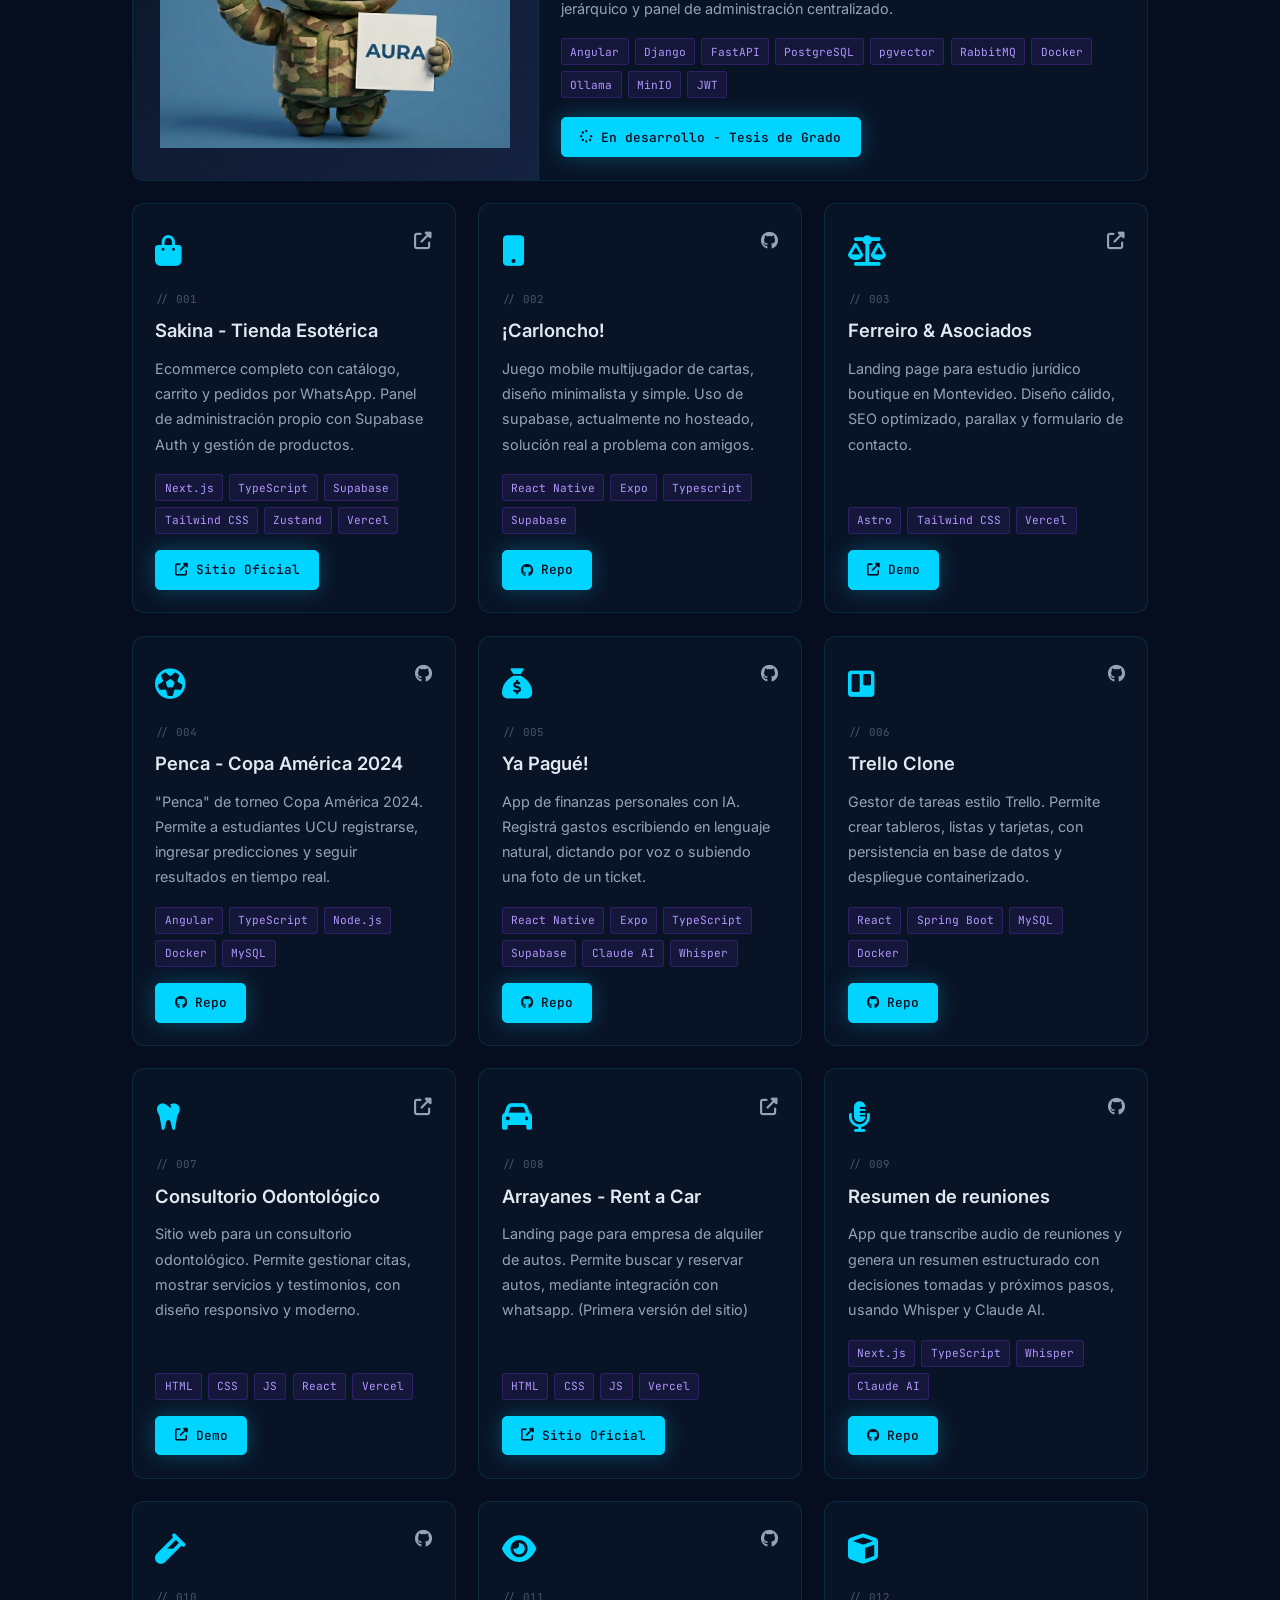
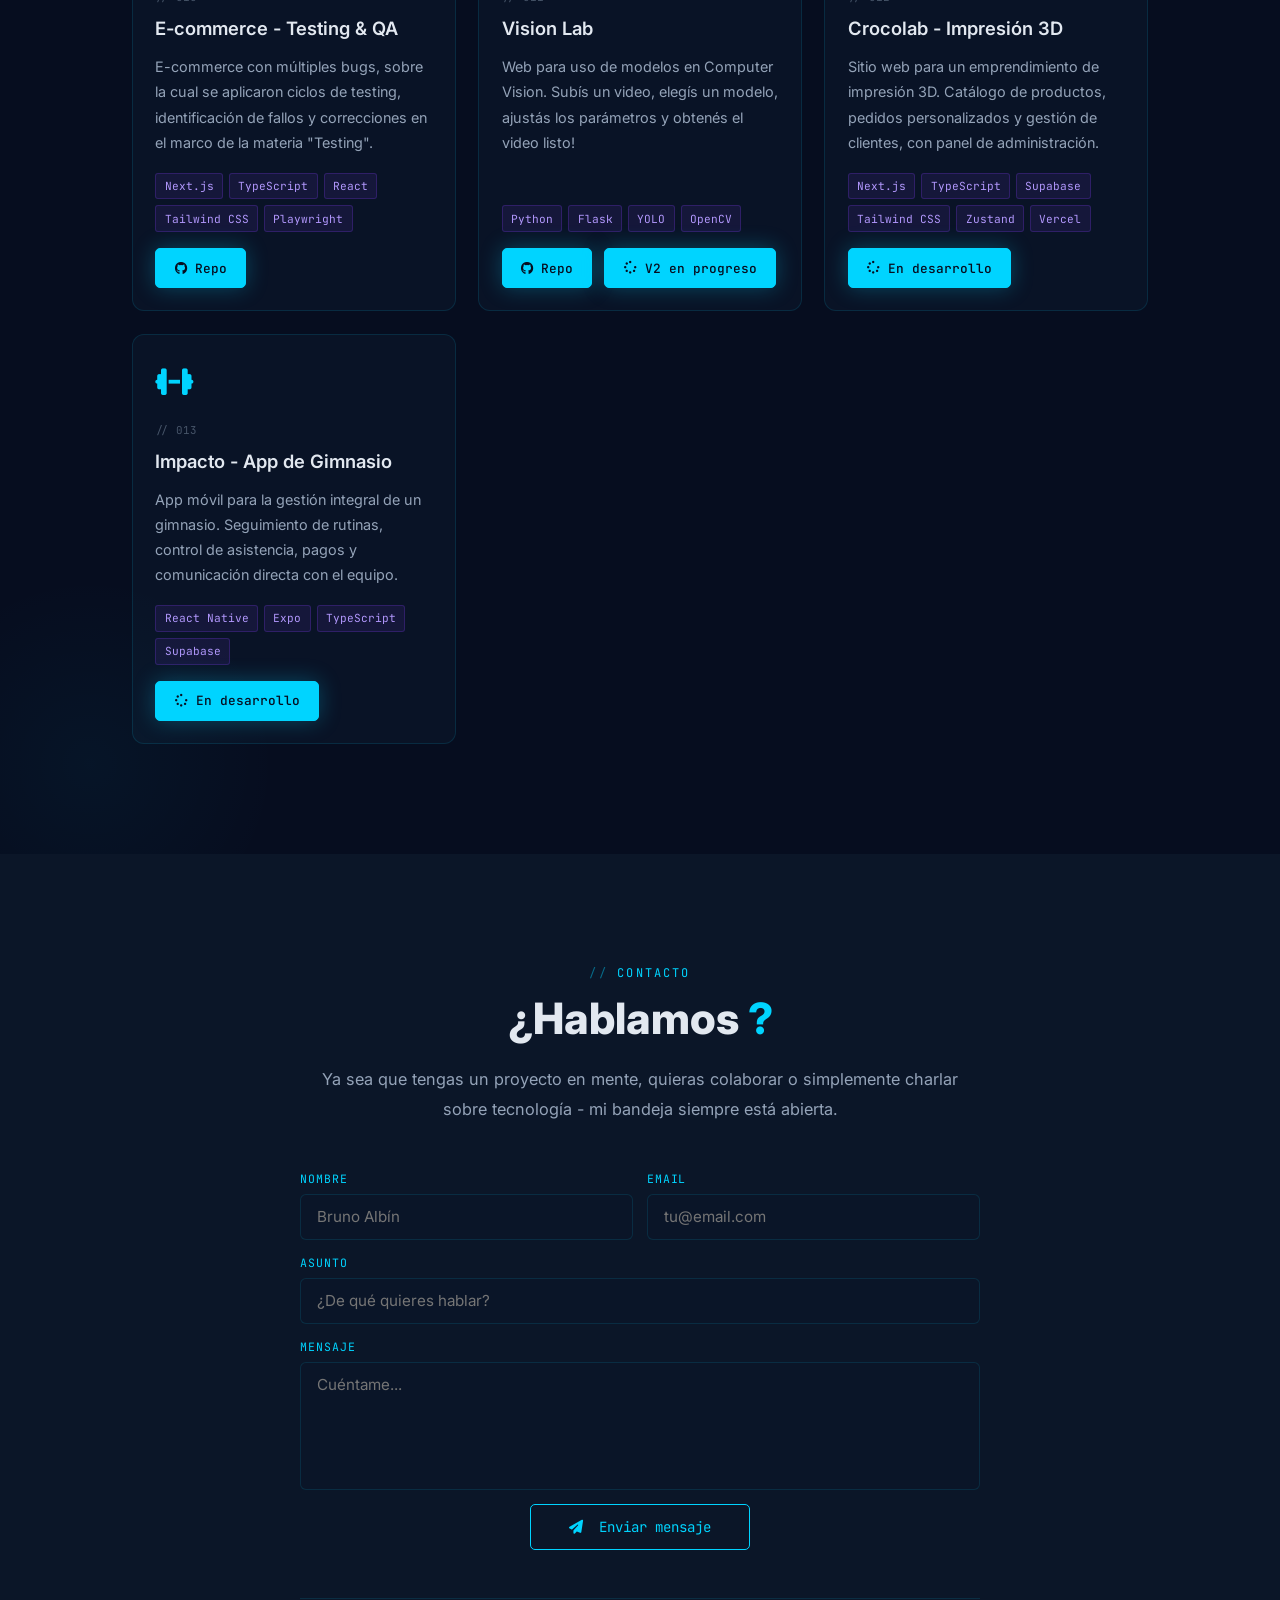
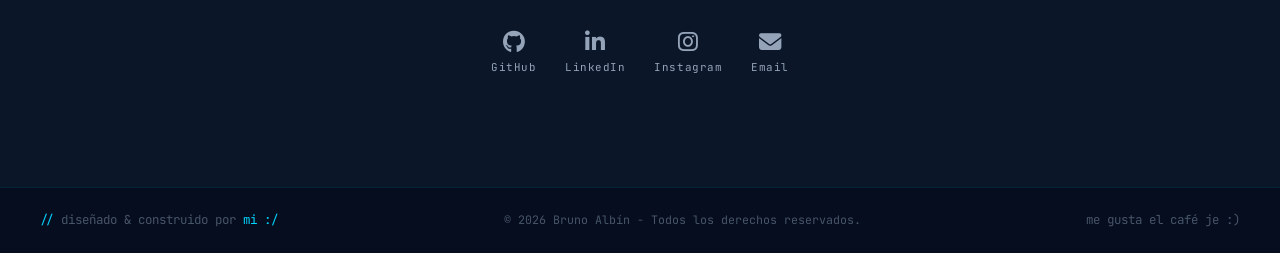
==== commit f6ce1cdb: "add 2 cards, and fix mini cositas" ====
--- a/index.html
+++ b/index.html
@@ -17,9 +17,9 @@
   <meta property="og:title"        content="Bruno Albín | Ingeniero en Informática Avanzada" />
   <meta property="og:description"  content="Portfolio de Bruno Albín, estudiante de Ingeniería en Informática Avanzada. Desarrollo fullstack, Python, JavaScript, React, Docker y más." />
   <meta property="og:image"        content="https://brunoalbin23.github.io/mi-portfolio/assets/img/bruno-albin.jpg" />
-  <meta property="og:image:alt"    content="Bruno Albín — Estudiante de Ingeniería en Informática Avanzada" />
+  <meta property="og:image:alt"    content="Bruno Albín - Estudiante de Ingeniería en Informática Avanzada" />
   <meta property="og:locale"       content="es_ES" />
-  <meta property="og:site_name"    content="Bruno Albín — Portfolio" />
+  <meta property="og:site_name"    content="Bruno Albín - Portfolio" />
 
   <!-- ── Twitter Card ─────────────────────────────────────────── -->
   <meta name="twitter:card"        content="summary" />
@@ -94,7 +94,7 @@
   </button>
 </nav>
 
-<!-- hero — lo primero que se ve al entrar -->
+<!-- hero - lo primero que se ve al entrar -->
 <section id="hero">
   <canvas id="matrix"></canvas>
 
@@ -150,7 +150,7 @@
       <div class="reveal-left">
         <img
           src="assets/img/bruno-albin.jpg"
-          alt="Bruno Albín — Estudiante de Ingeniería en Informática Avanzada"
+          alt="Bruno Albín - Estudiante de Ingeniería en Informática Avanzada"
           class="profile-pic"
           width="88"
           height="88"
@@ -173,7 +173,7 @@
             para construir cosas que realmente aprendan.
           </p>
           <p data-i18n="about_p3">
-            La <span class="hl">ciberseguridad</span> también me apasiona — entender cómo funcionan
+            La <span class="hl">ciberseguridad</span> también me apasiona - entender cómo funcionan
             los ataques para poder defenderme mejor. Cuando no estoy programando, estoy
             practicando en <span class="code">CTFs</span>, leyendo sobre
             <span class="code">pentesting</span> o desmontando software para entender
@@ -183,11 +183,11 @@
 
         <div class="stat-grid">
           <div class="stat-box">
+            <div class="stat-num" data-count="25">0</div>
+            <div class="stat-label" data-i18n="about_stat1">Proyectos completados</div>
+          </div>
+          <div class="stat-box">
             <div class="stat-num" data-count="15">0</div>
-            <div class="stat-label" data-i18n="about_stat1">Proyectos completados</div>
-          </div>
-          <div class="stat-box">
-            <div class="stat-num" data-count="8">0</div>
             <div class="stat-label" data-i18n="about_stat2">Tecnologías en stack</div>
           </div>
           <div class="stat-box">
@@ -329,12 +329,12 @@
         <div class="feat-img">
           <img
           src="assets/img/aura_logo.png"
-          alt="AURA — Asistente Unificado de Respuesta Avanzada"
+          alt="AURA - Asistente Unificado de Respuesta Avanzada"
           width="350"
         /></div>
         <div class="proj-body">
           <div class="proj-n" data-i18n="proj_feat">// Proyecto Destacado</div>
-          <div class="proj-title">AURA — Asistente Unificado de Respuesta Avanzada</div>
+          <div class="proj-title">AURA - Asistente Unificado de Respuesta Avanzada</div>
           <p class="proj-desc" data-i18n="proj_aura_desc">
             Plataforma de consulta documental con IA para la Fuerza Aérea Uruguaya.
             Implementa un pipeline RAG completo sobre documentos institucionales con
@@ -371,7 +371,7 @@
         </div>
         <div class="proj-body">
           <div class="proj-n">// 001</div>
-          <div class="proj-title" data-i18n="proj1_title">Sakina — Tienda Esotérica</div>
+          <div class="proj-title" data-i18n="proj1_title">Sakina - Tienda Esotérica</div>
           <p class="proj-desc" data-i18n="proj1_desc">
             Ecommerce completo con catálogo, carrito y pedidos por WhatsApp.
             Panel de administración propio con Supabase Auth y gestión de
@@ -651,7 +651,7 @@
         </div>
         <div class="proj-body">
           <div class="proj-n">// 010</div>
-          <div class="proj-title" data-i18n="proj10_title">E-commerce — Testing & QA</div>
+          <div class="proj-title" data-i18n="proj10_title">E-commerce - Testing & QA</div>
           <p class="proj-desc" data-i18n="proj10_desc">
             E-commerce con múltiples bugs, sobre la cual se aplicaron ciclos de testing, identificación de fallos
             y correcciones en el marco de la materia "Testing".
@@ -694,6 +694,65 @@
           <div class="feat-actions" style="margin-top:1rem">
             <a href="https://github.com/brunoalbin23/vision-lab" target="_blank" rel="noopener noreferrer" class="btn btn-primary btn-sm">
               <i class="fab fa-github"></i> Repo
+            </a>
+            <a class="btn btn-primary btn-sm" data-i18n="proj11_btn">
+              <i class="fas fa-spinner"></i> V2 en progreso
+            </a>
+          </div>
+        </div>
+      </div>
+
+      <!-- ── Card 12 ── -->
+      <div class="proj-card reveal" style="transition-delay:.16s">
+        <div class="proj-top">
+          <div class="proj-ico"><i class="fa-solid fa-cube"></i></div>
+          <div class="proj-lnks"></div>
+        </div>
+        <div class="proj-body">
+          <div class="proj-n">// 012</div>
+          <div class="proj-title" data-i18n="proj12_title">CrocoLab - Impresión 3D</div>
+          <p class="proj-desc" data-i18n="proj12_desc">
+            Sitio web para un emprendimiento de impresión 3D. Catálogo de productos,
+            pedidos personalizados y gestión de clientes, con panel de administración.
+          </p>
+          <div class="stack">
+            <span class="stag">Next.js</span>
+            <span class="stag">TypeScript</span>
+            <span class="stag">Supabase</span>
+            <span class="stag">Tailwind CSS</span>
+            <span class="stag">Zustand</span>
+            <span class="stag">Vercel</span>
+          </div>
+          <div class="feat-actions" style="margin-top:1rem">
+            <a class="btn btn-primary btn-sm" data-i18n="proj12_btn">
+              <i class="fas fa-spinner"></i> En desarrollo
+            </a>
+          </div>
+        </div>
+      </div>
+
+      <!-- ── Card 13 ── -->
+      <div class="proj-card reveal" style="transition-delay:.24s">
+        <div class="proj-top">
+          <div class="proj-ico"><i class="fa-solid fa-dumbbell"></i></div>
+          <div class="proj-lnks"></div>
+        </div>
+        <div class="proj-body">
+          <div class="proj-n">// 013</div>
+          <div class="proj-title" data-i18n="proj13_title">Impacto - App de Gimnasio</div>
+          <p class="proj-desc" data-i18n="proj13_desc">
+            App móvil para la gestión integral de un gimnasio. Seguimiento de rutinas,
+            control de asistencia, pagos y comunicación directa con el equipo.
+          </p>
+          <div class="stack">
+            <span class="stag">React Native</span>
+            <span class="stag">Expo</span>
+            <span class="stag">TypeScript</span>
+            <span class="stag">Supabase</span>
+          </div>
+          <div class="feat-actions" style="margin-top:1rem">
+            <a class="btn btn-primary btn-sm" data-i18n="proj13_btn">
+              <i class="fas fa-spinner"></i> En desarrollo
             </a>
           </div>
         </div>
@@ -711,7 +770,7 @@
       <h2 class="sec-title" data-i18n="contact_title">¿Hablamos <span class="accent">?</span></h2>
       <p class="contact-sub" data-i18n="contact_sub">
         Ya sea que tengas un proyecto en mente, quieras colaborar o simplemente
-        charlar sobre tecnología — mi bandeja siempre está abierta.
+        charlar sobre tecnología - mi bandeja siempre está abierta.
       </p>
 
       <!-- Formspree: registrate en https://formspree.io y reemplazá YOUR_FORM_ID -->
@@ -752,8 +811,8 @@
 <!-- footer -->
 <footer>
   <div class="foot-l" data-i18n="footer_l"><span>// </span>diseñado &amp; construido por <span>mi :/</span></div>
-  <div class="foot-copy" data-i18n="footer_copy">© 2026 Bruno Albín — Todos los derechos reservados.</div>
-  <div class="foot-r" data-i18n="footer_r">me gusta el café je :)</div>
+  <div class="foot-copy" data-i18n="footer_copy">© 2026 Bruno Albín - Todos los derechos reservados.</div>
+  <div class="foot-r" data-i18n="footer_r">vamo el manya</div>
 </footer>
 
 <script src="assets/js/main.js" defer></script>
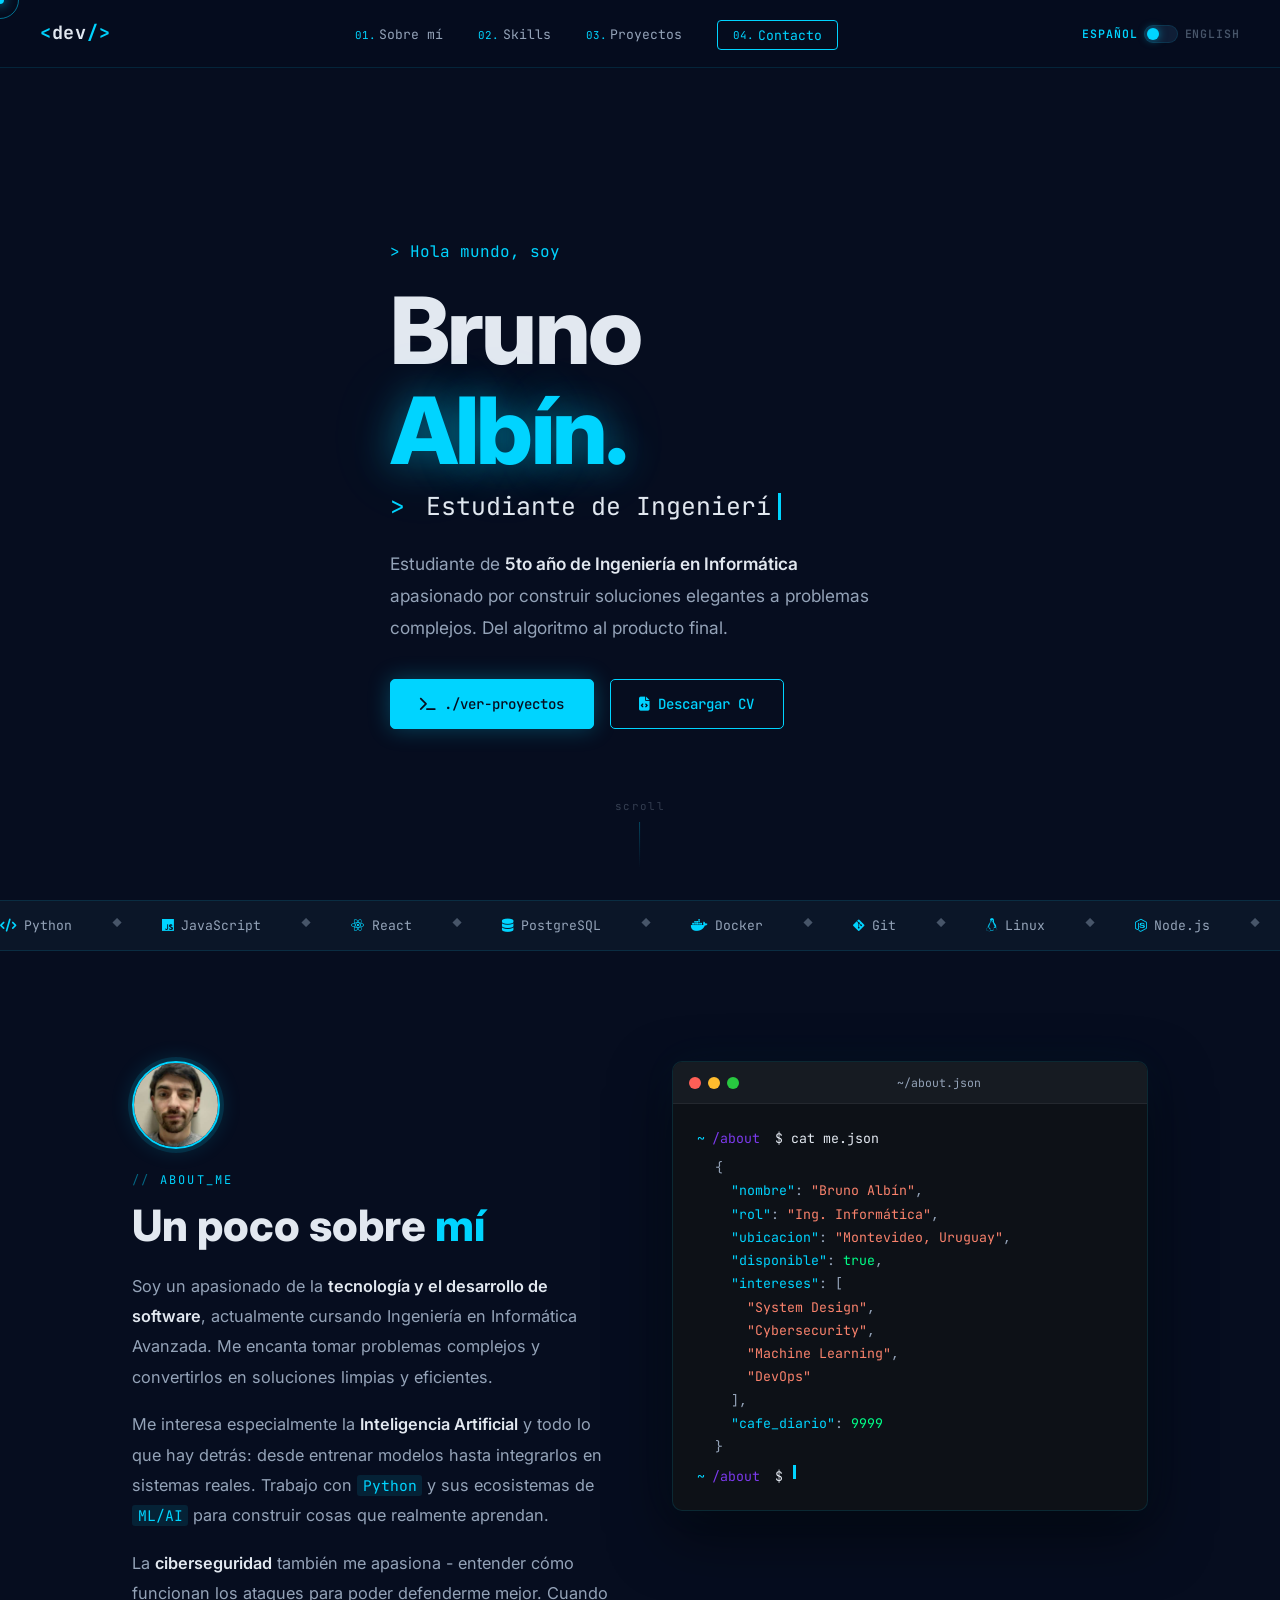
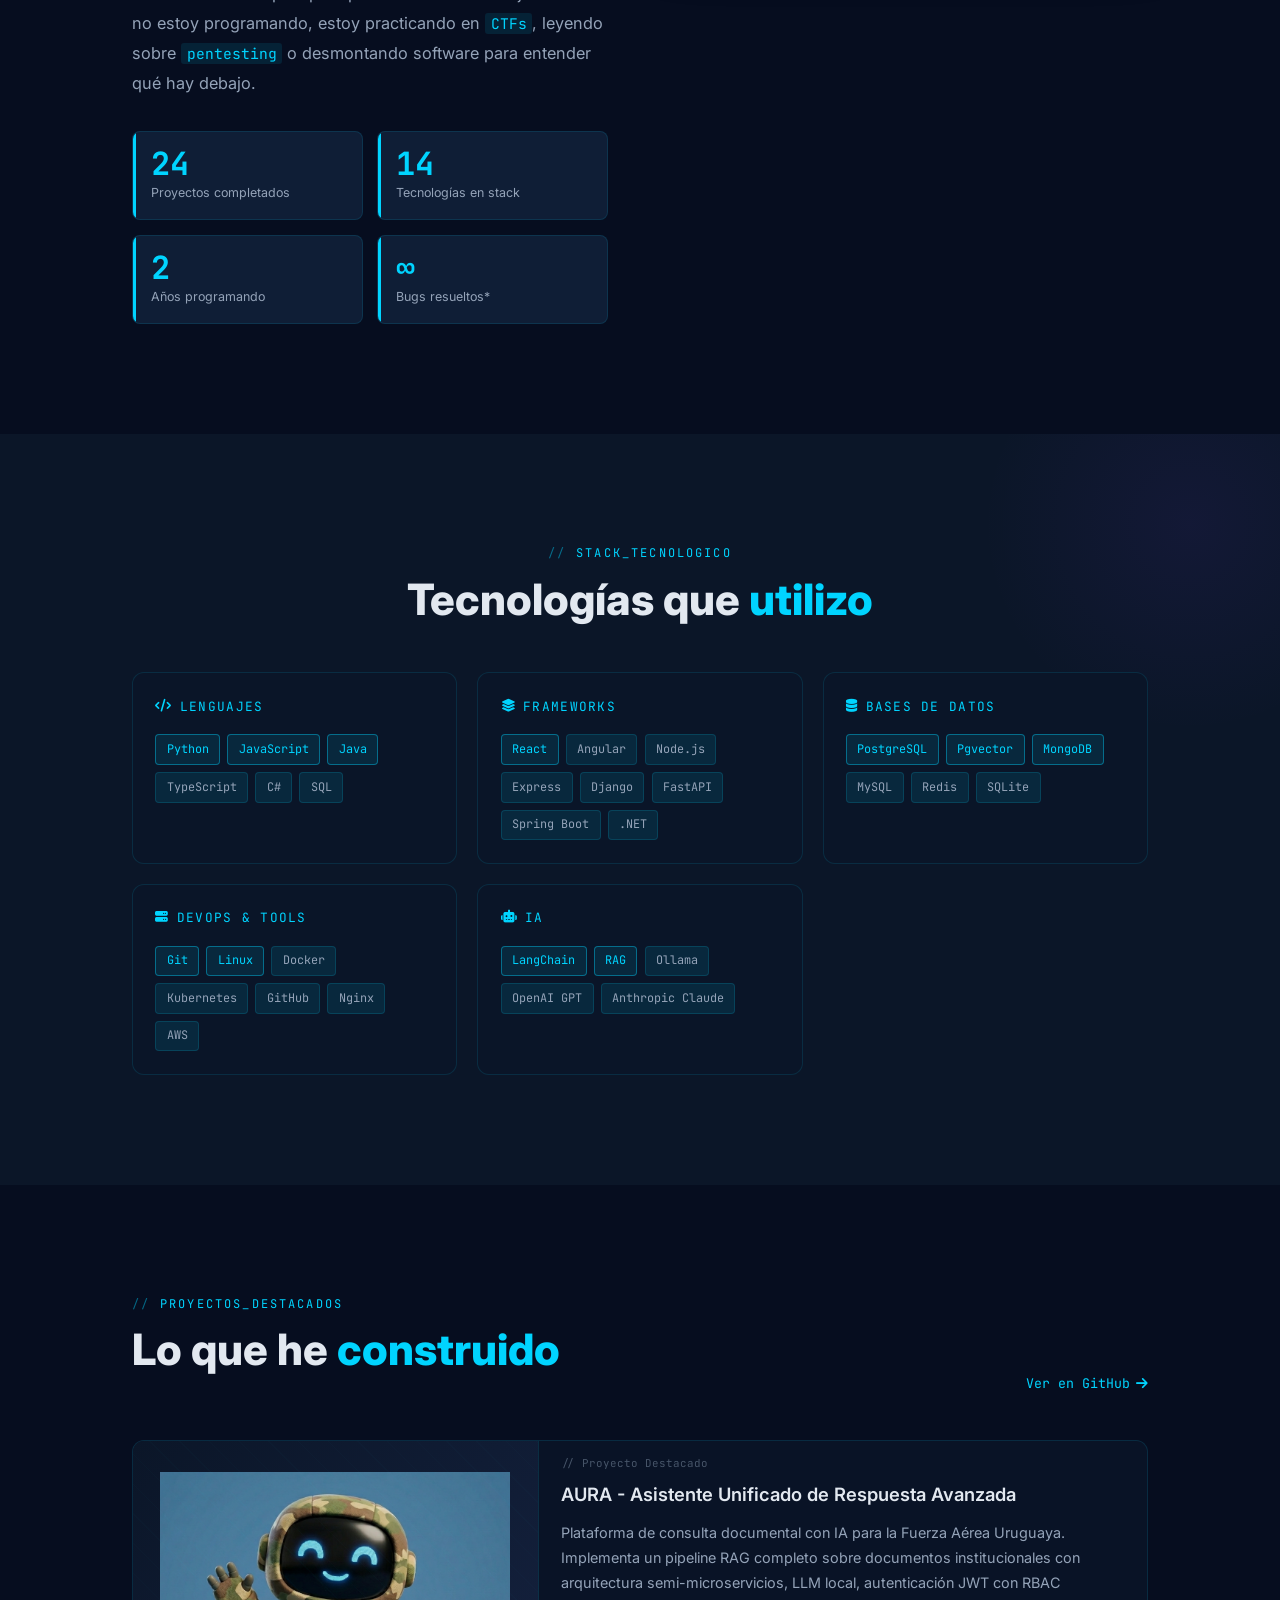
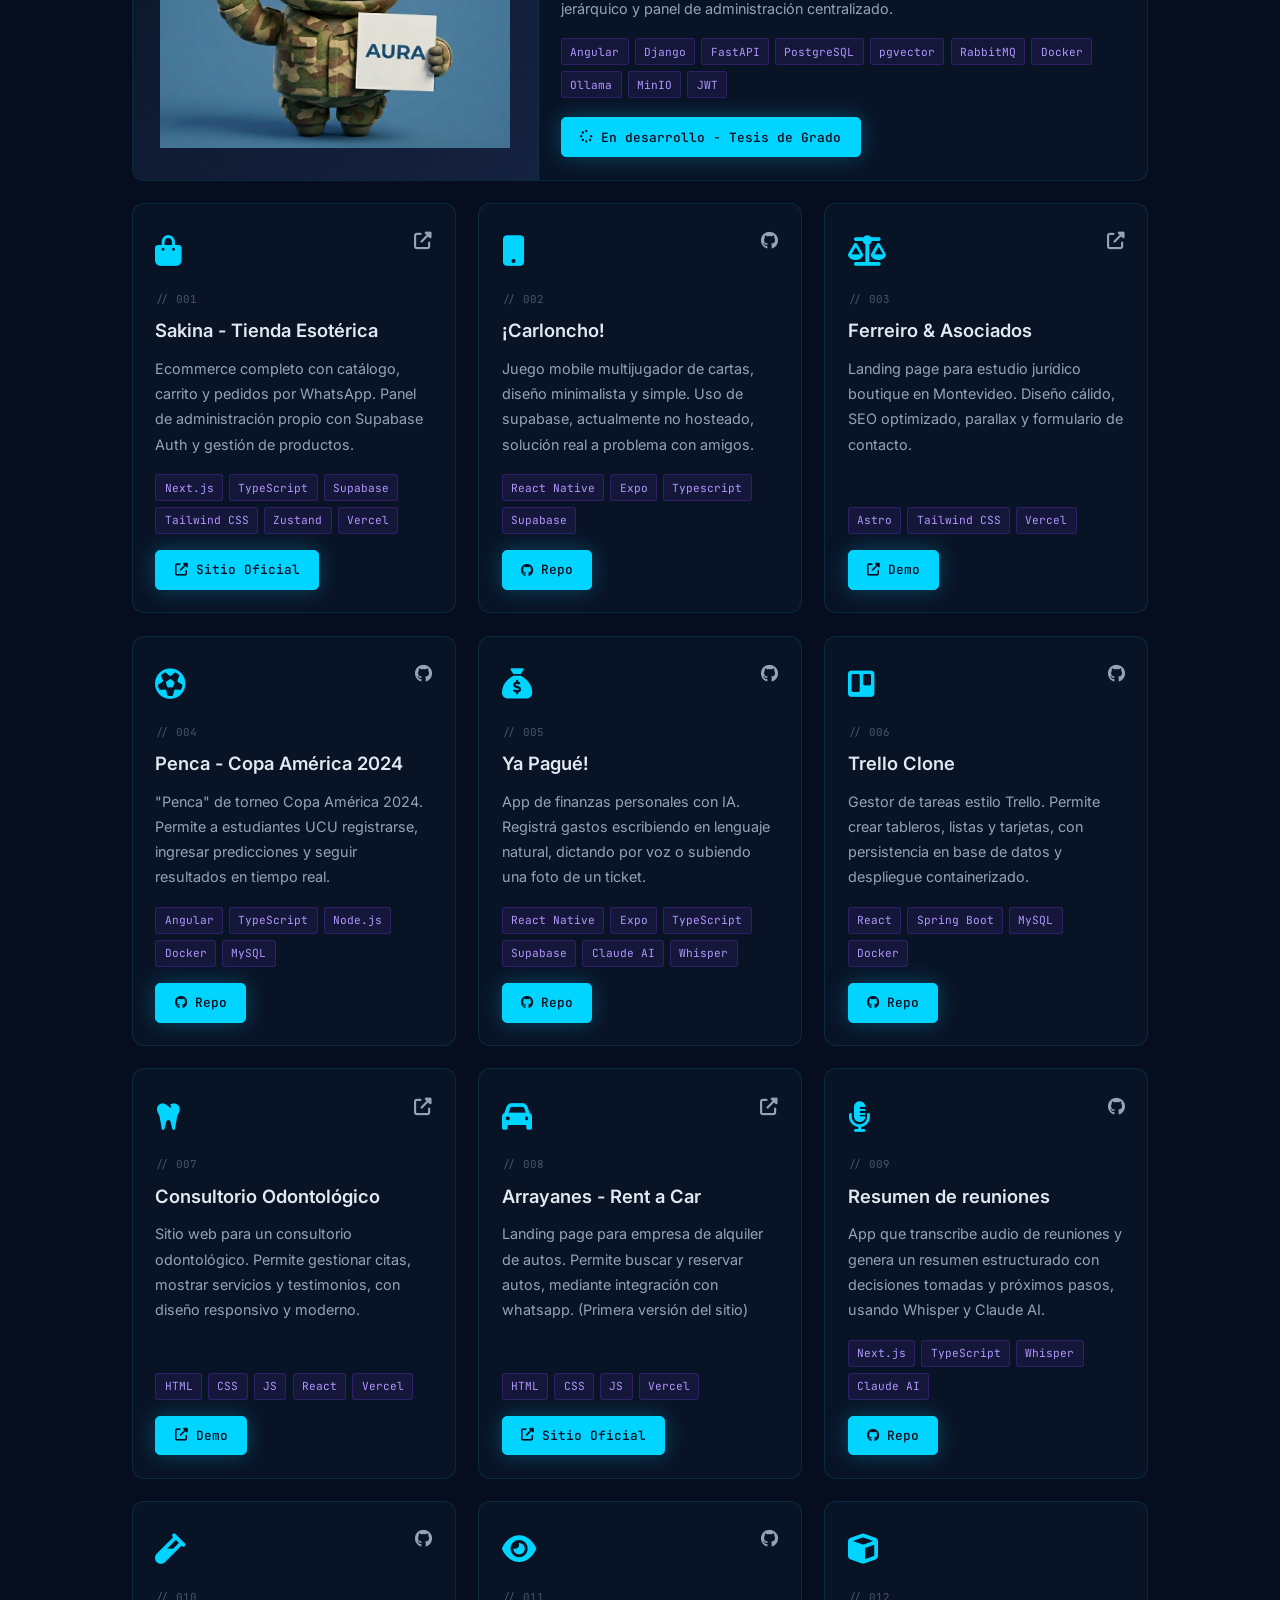
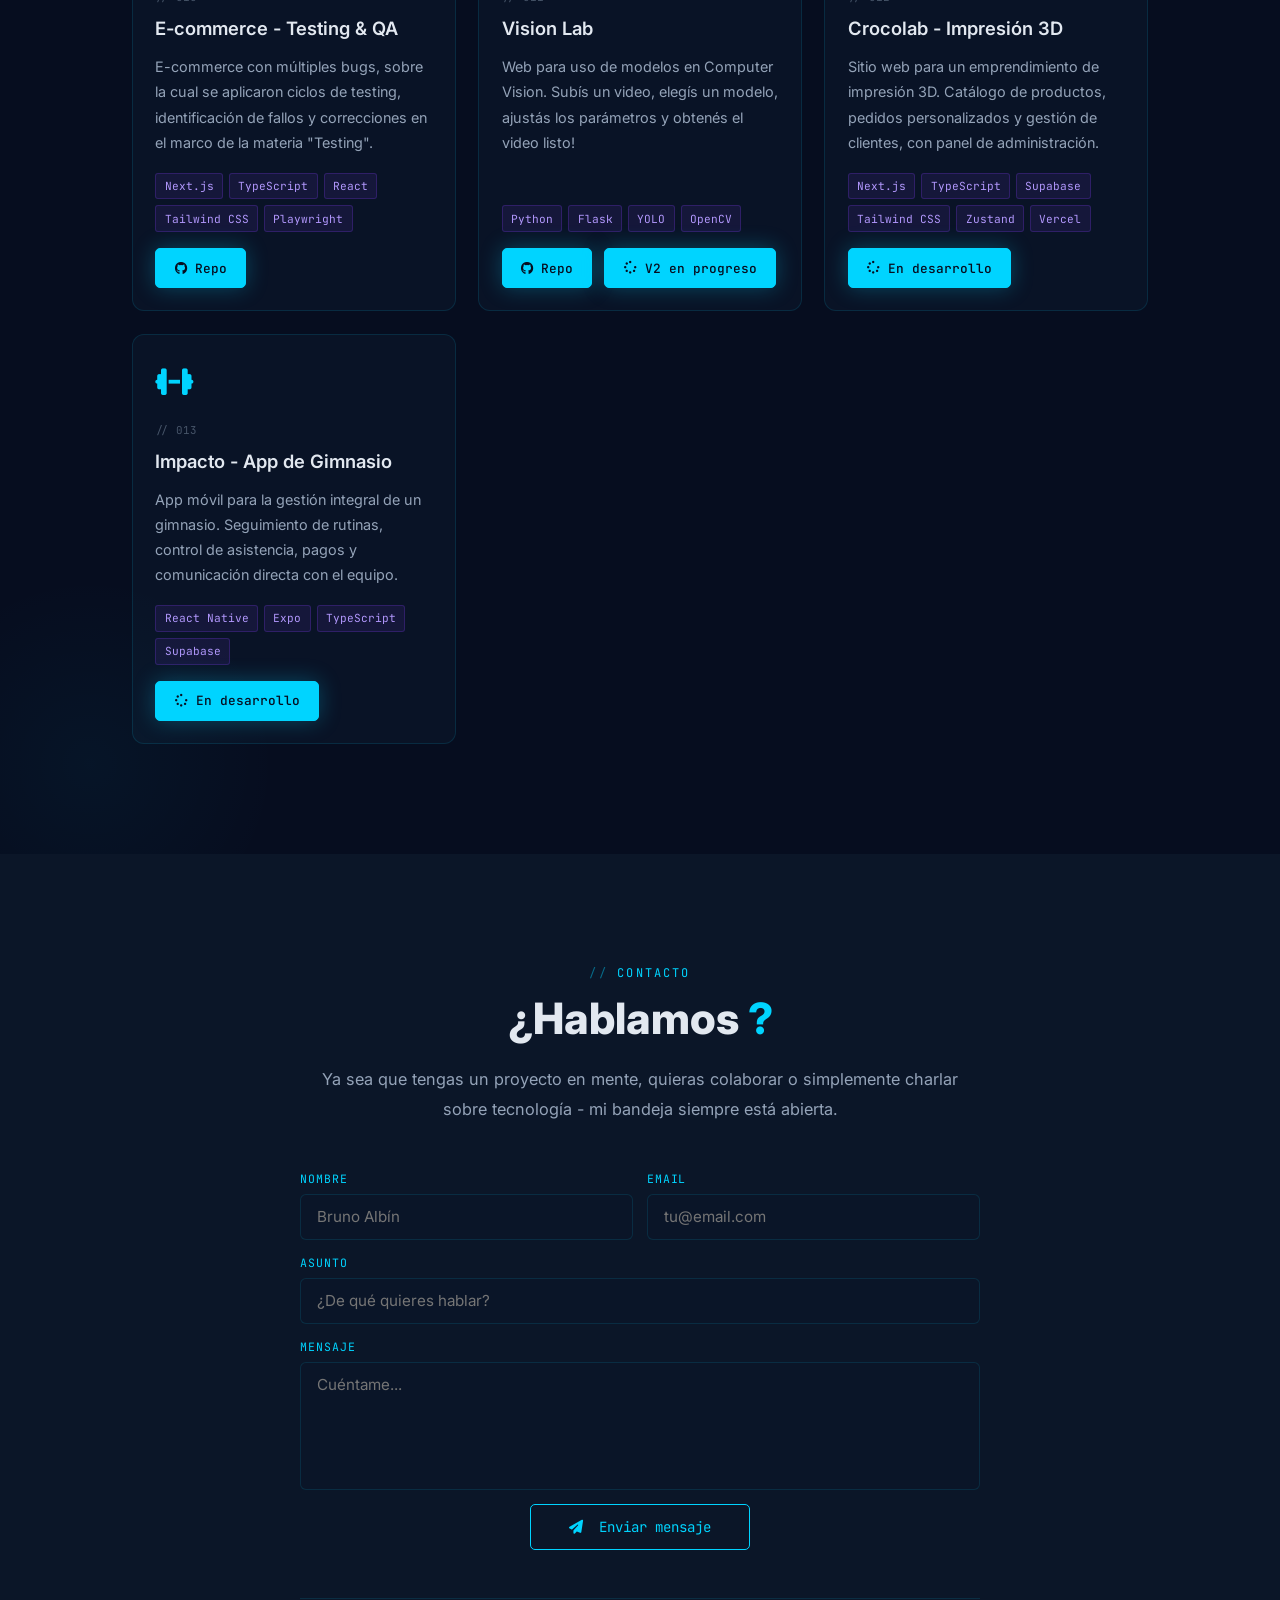
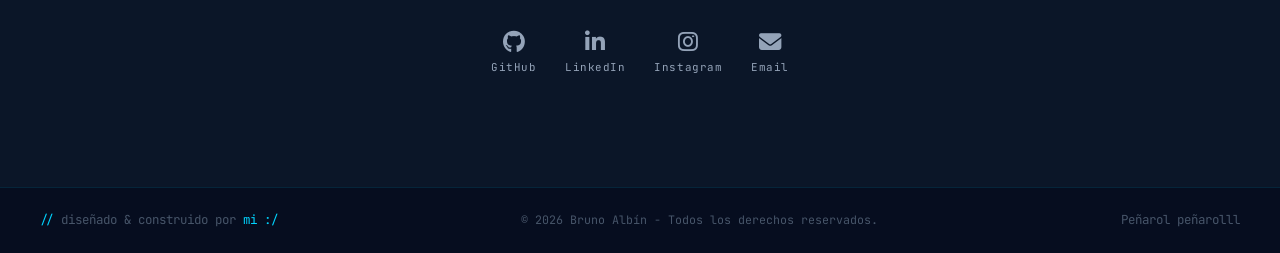
==== commit 4abfd927: "ahora si" ====
--- a/index.html
+++ b/index.html
@@ -812,7 +812,7 @@
 <footer>
   <div class="foot-l" data-i18n="footer_l"><span>// </span>diseñado &amp; construido por <span>mi :/</span></div>
   <div class="foot-copy" data-i18n="footer_copy">© 2026 Bruno Albín - Todos los derechos reservados.</div>
-  <div class="foot-r" data-i18n="footer_r">vamo el manya</div>
+  <div class="foot-r" data-i18n="footer_r">Peñarol peñarolll</div>
 </footer>
 
 <script src="assets/js/main.js" defer></script>
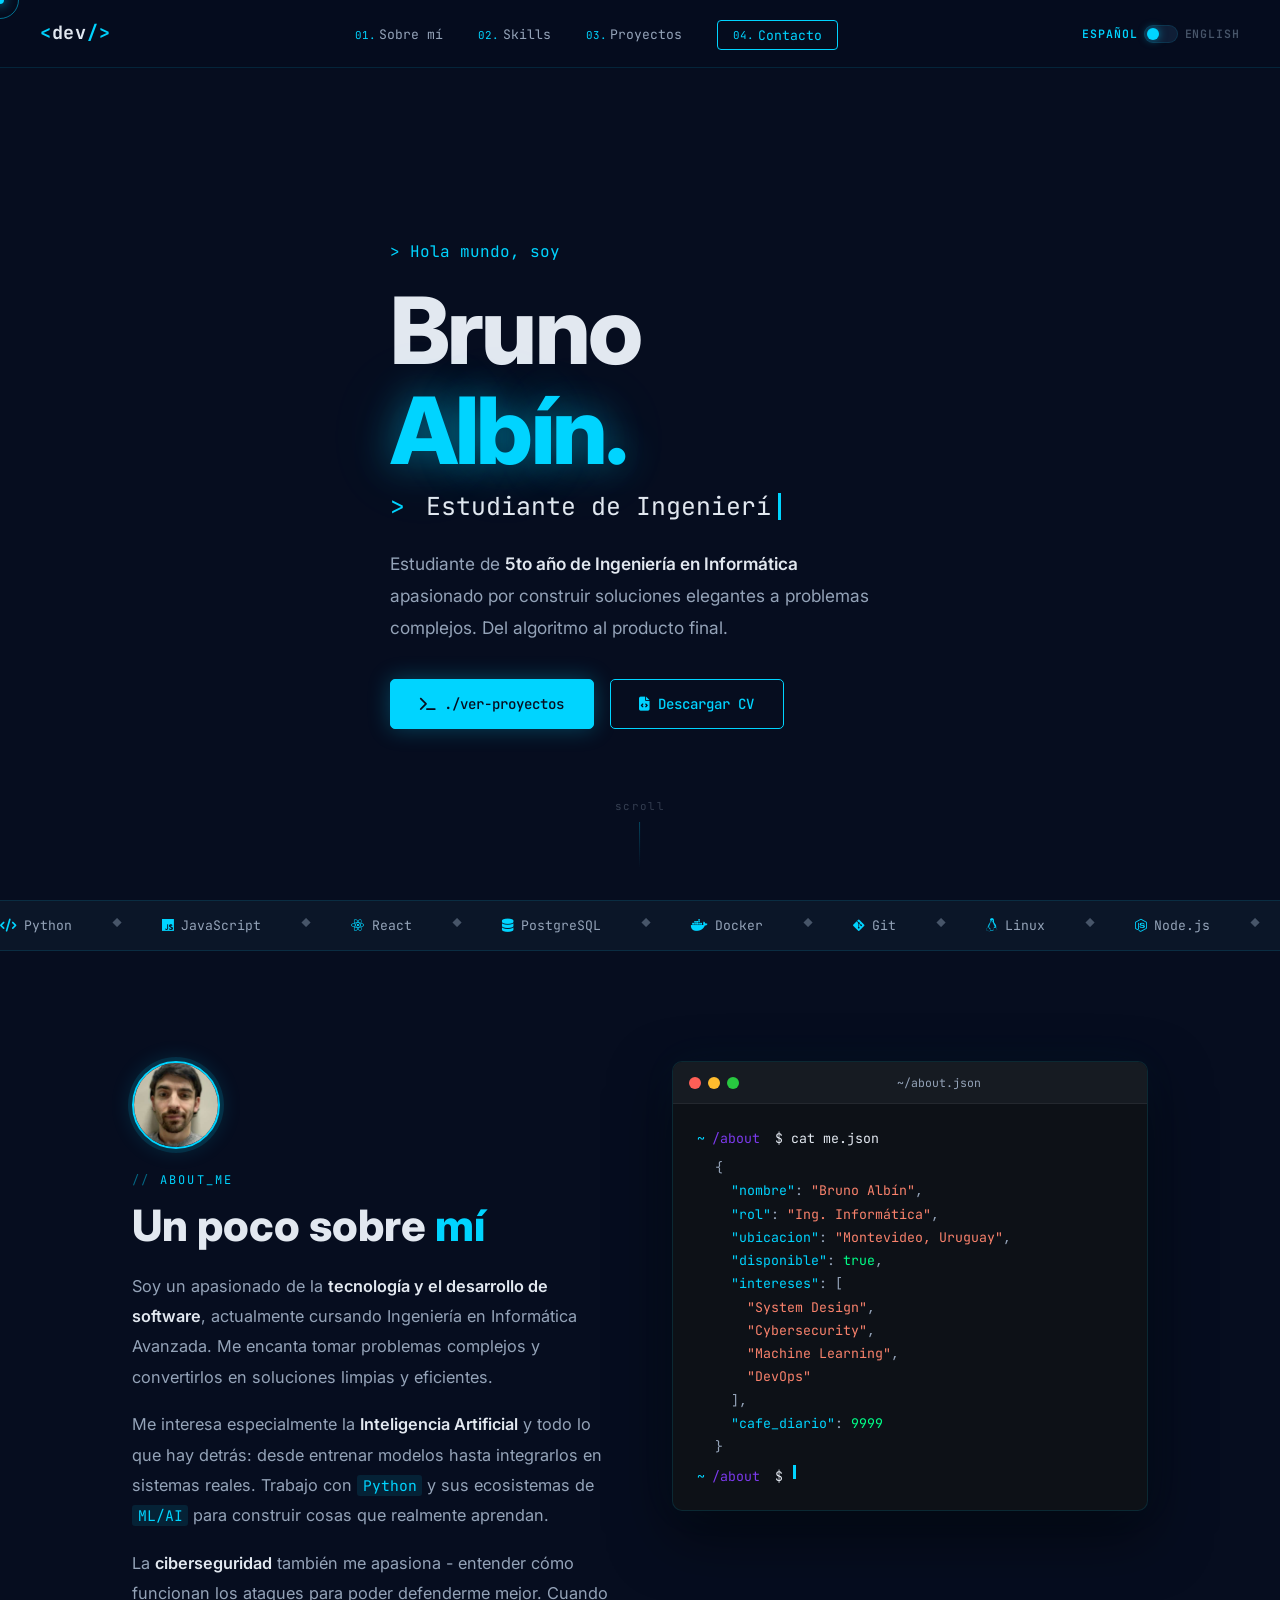
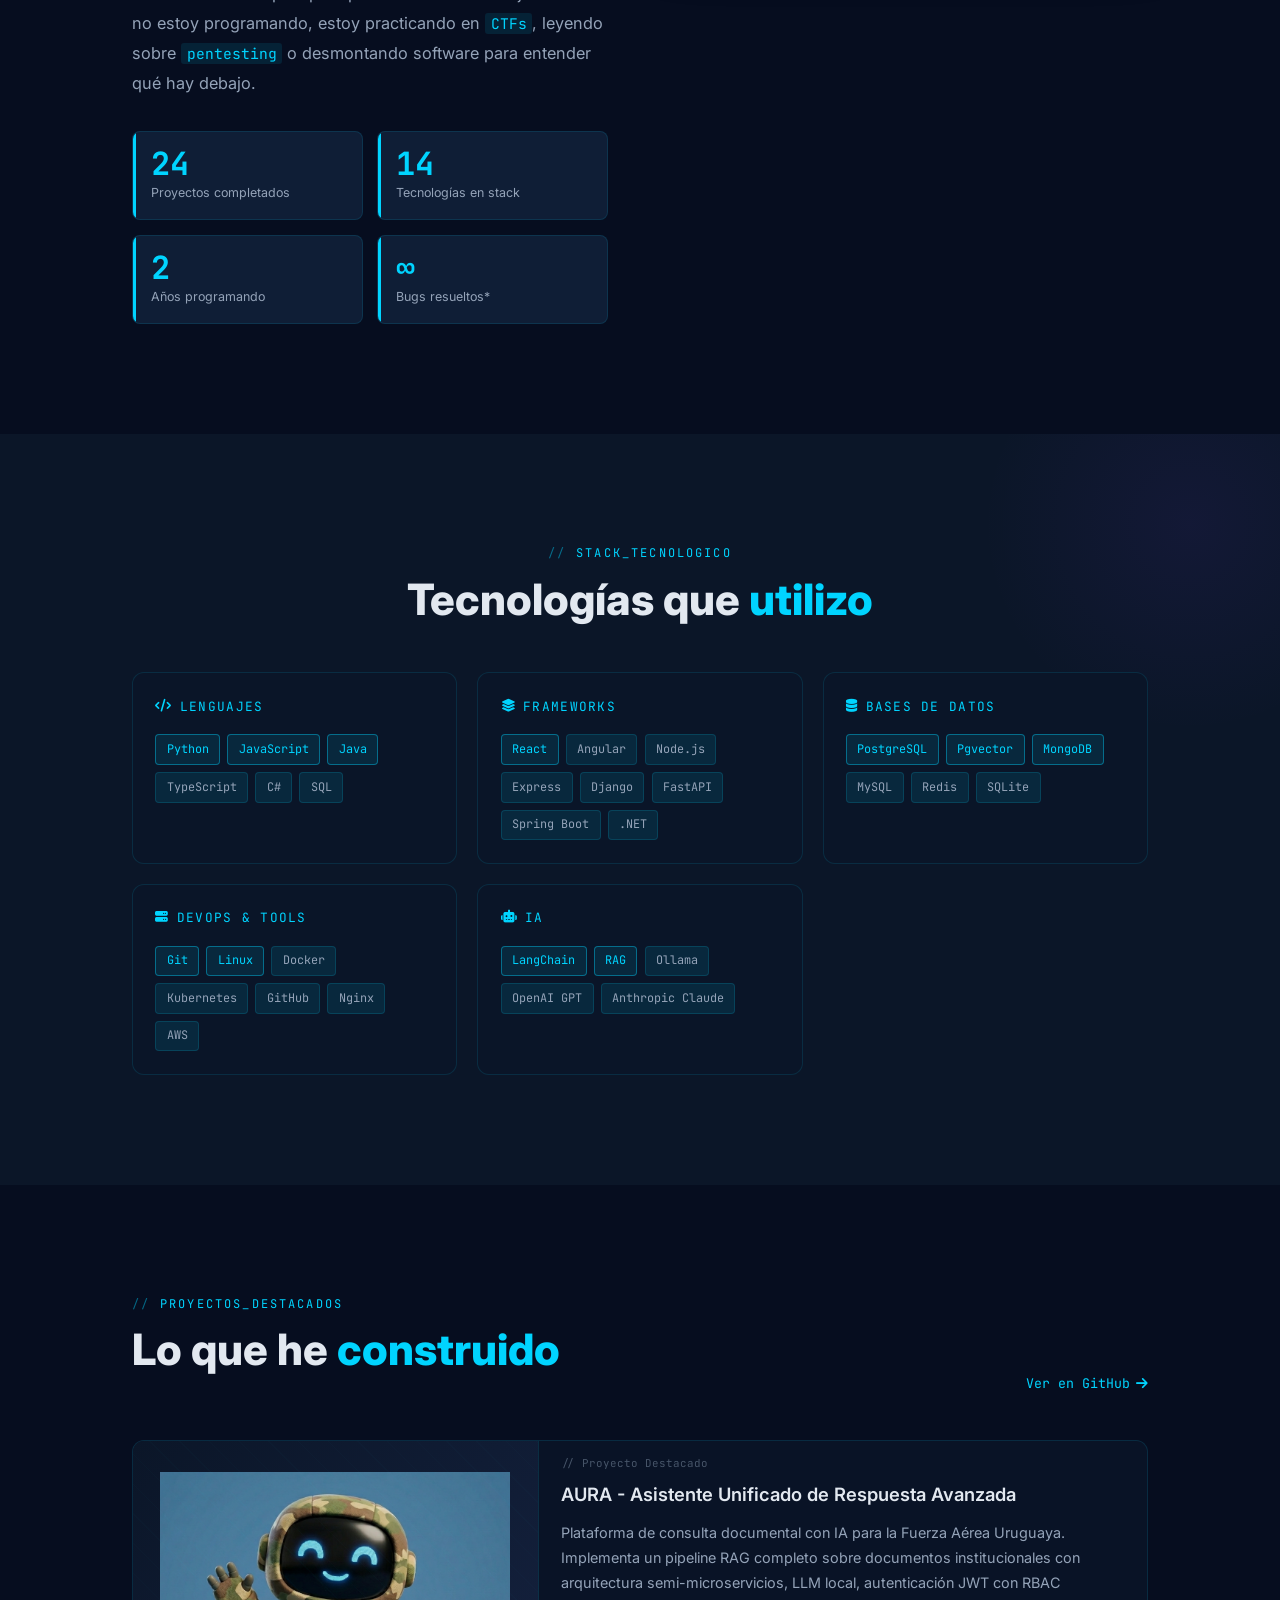
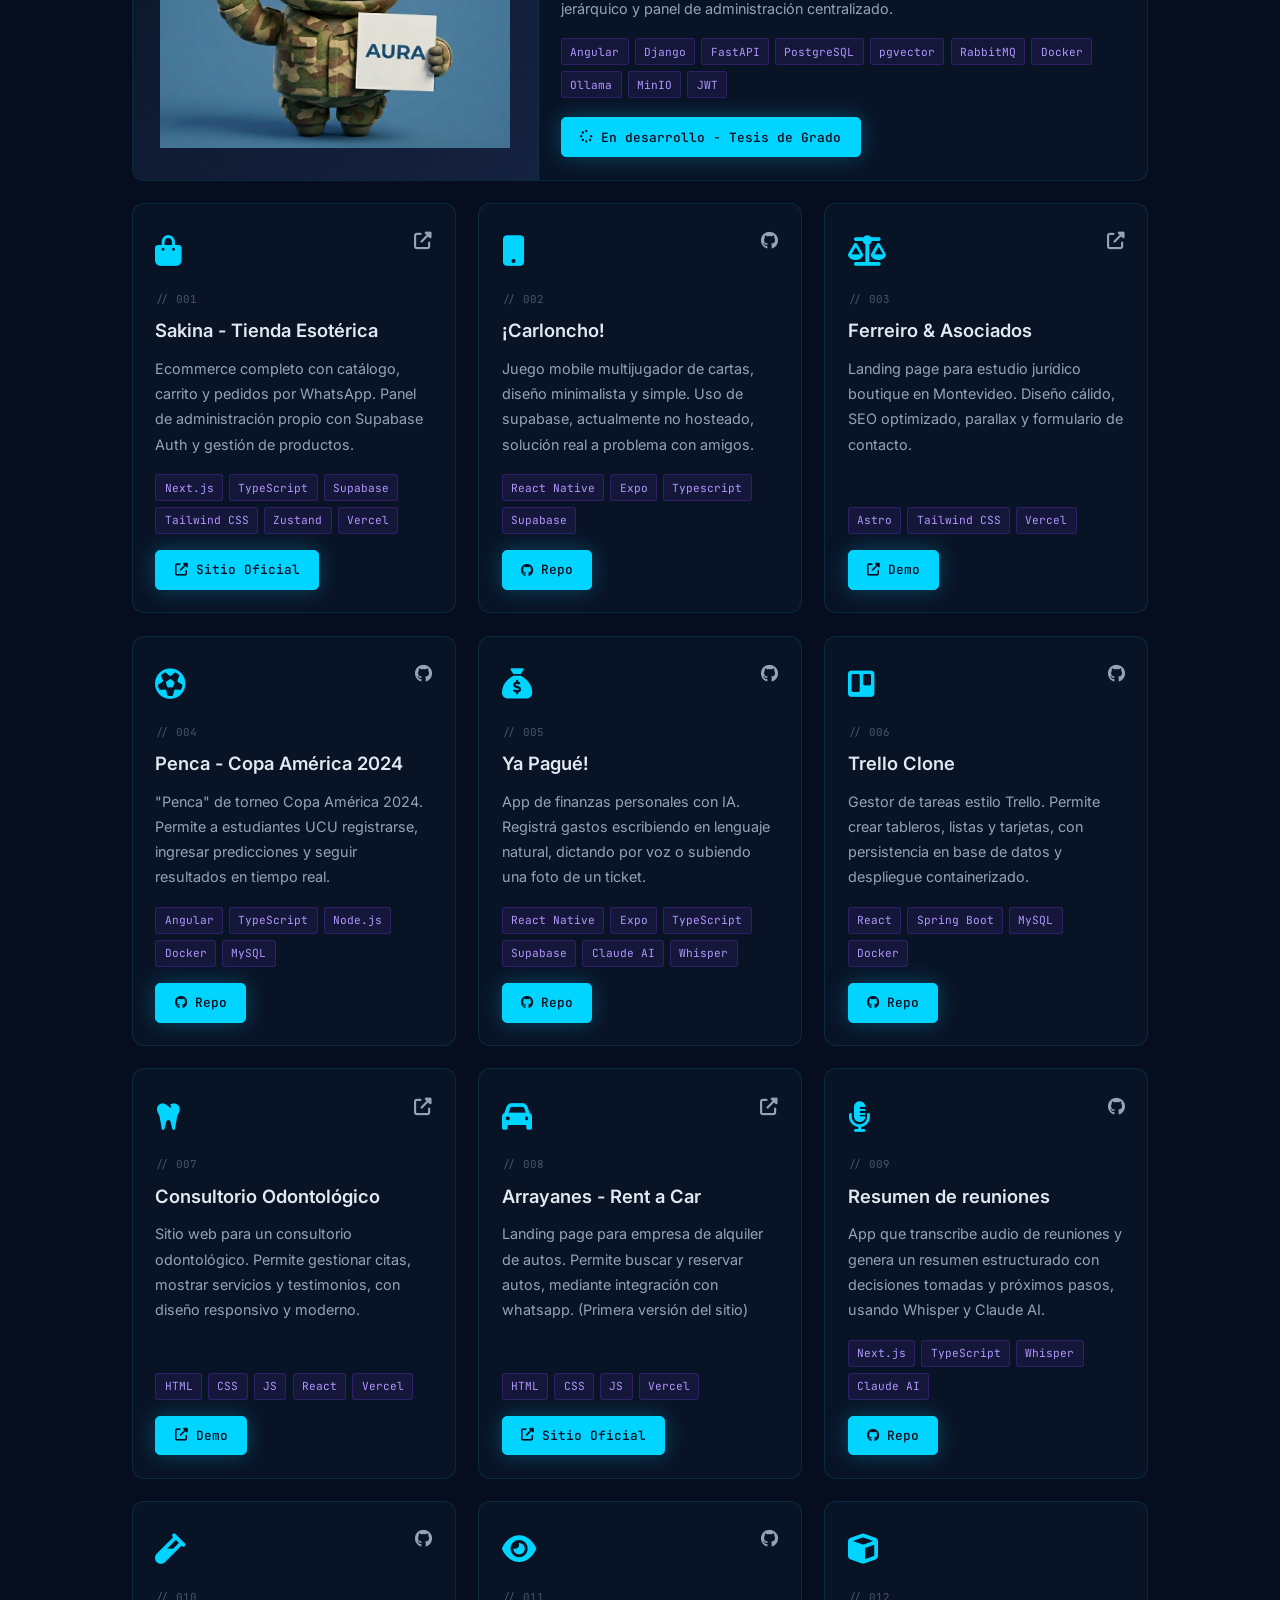
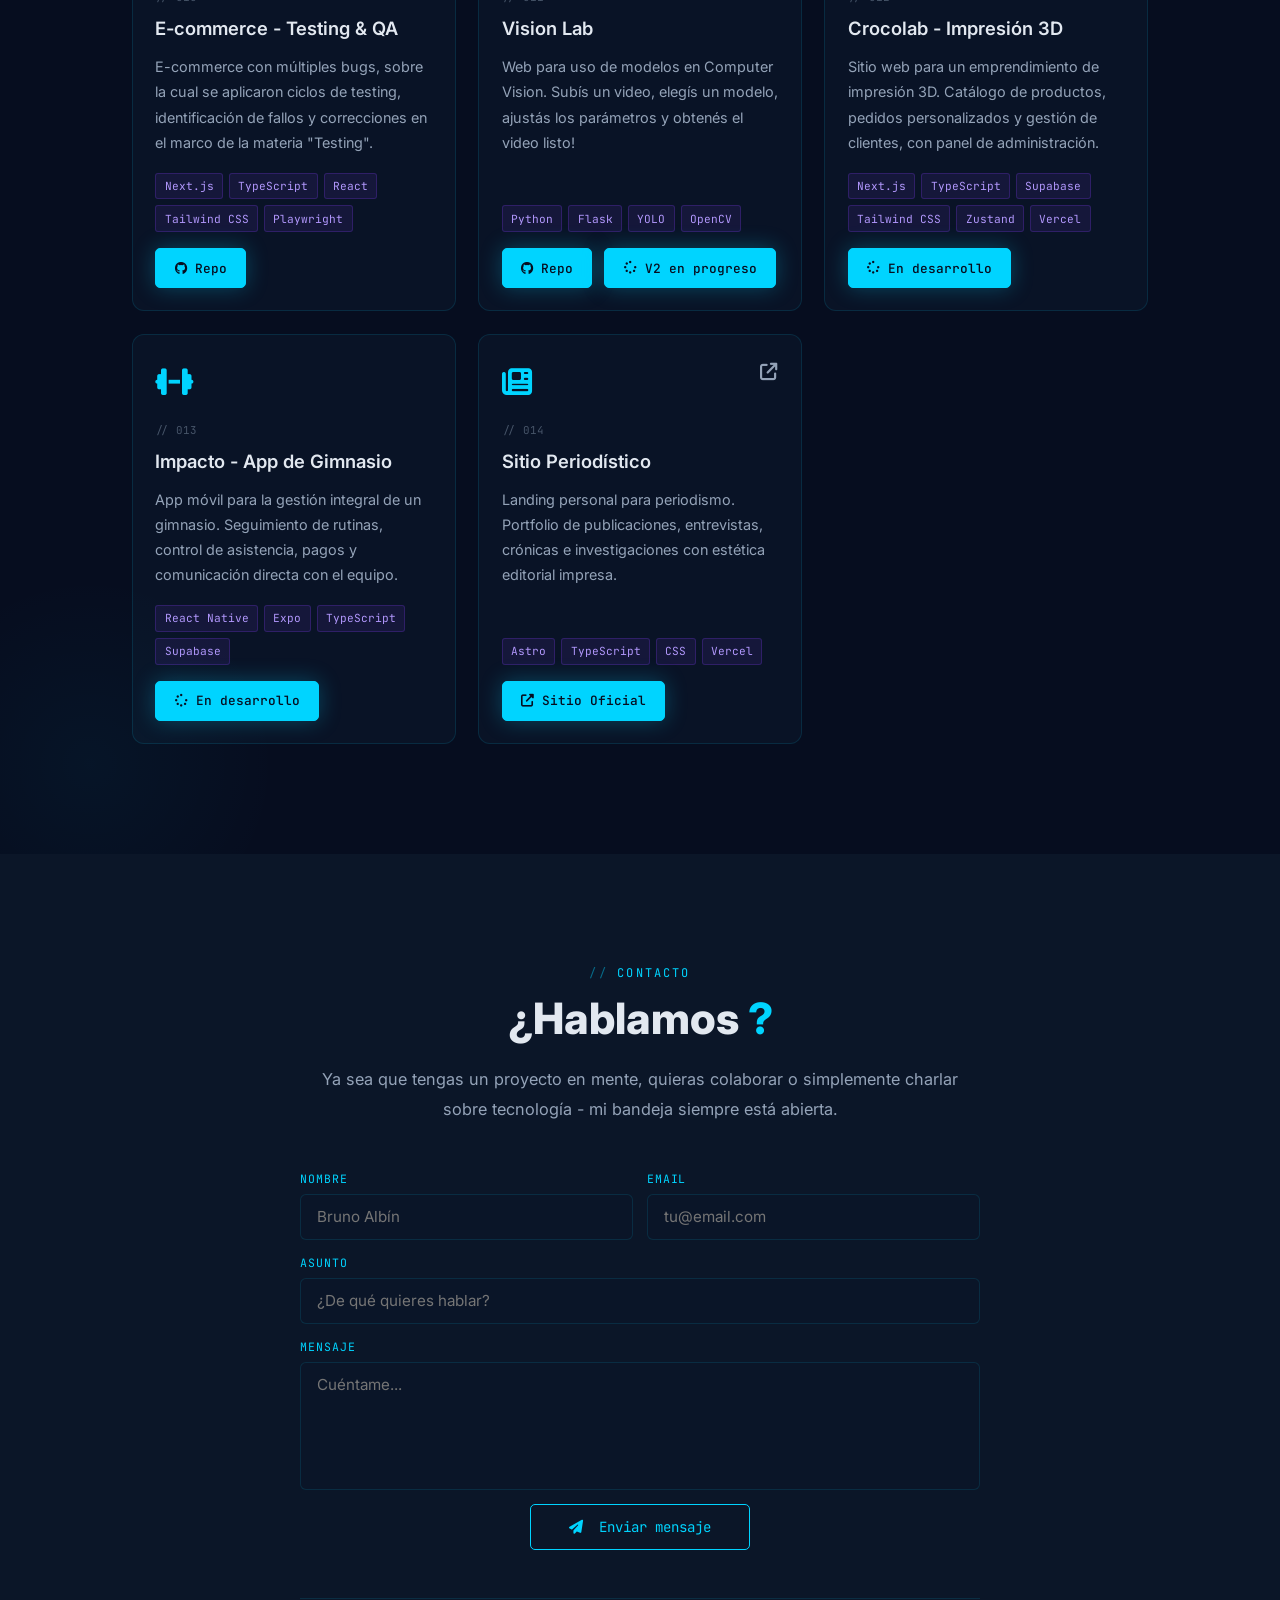
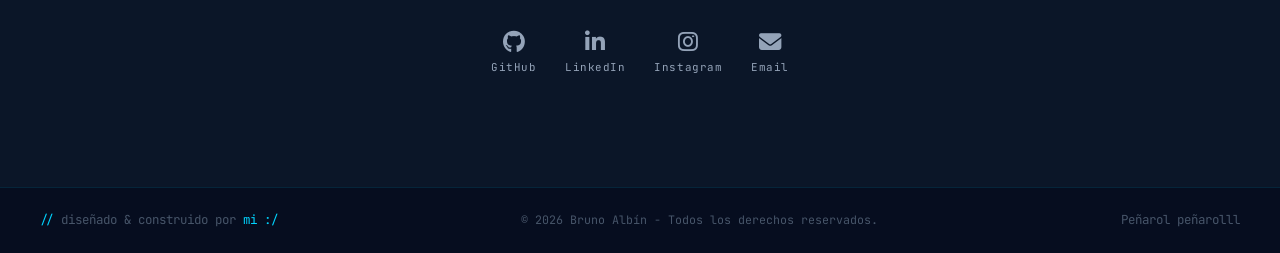
==== commit 4383942a: "add new card" ====
--- a/index.html
+++ b/index.html
@@ -758,6 +758,38 @@
         </div>
       </div>
 
+      <!-- ── Card 14 ── -->
+      <div class="proj-card reveal" style="transition-delay:.26s">
+        <div class="proj-top">
+          <div class="proj-ico"><i class="fa-solid fa-newspaper"></i></div>
+          <div class="proj-lnks">
+            <a href="https://mauriciovazquez-swart.vercel.app/" target="_blank" rel="noopener noreferrer">
+              <i class="fa-solid fa-arrow-up-right-from-square"></i>
+            </a>
+          </div>
+        </div>
+        <div class="proj-body">
+          <div class="proj-n">// 014</div>
+          <div class="proj-title" data-i18n="proj14_title">Sitio Periodístico</div>
+          <p class="proj-desc" data-i18n="proj14_desc">
+            Landing personal para periodismo. Portfolio de 
+            publicaciones, entrevistas, crónicas e investigaciones 
+            con estética editorial impresa.
+          </p>
+          <div class="stack">
+            <span class="stag">Astro</span>
+            <span class="stag">TypeScript</span>
+            <span class="stag">CSS</span>
+            <span class="stag">Vercel</span>
+          </div>
+          <div class="feat-actions" style="margin-top:1rem">
+            <a class="btn btn-primary btn-sm" href="https://mauriciovazquez-swart.vercel.app/" target="_blank" rel="noopener noreferrer" data-i18n="proj14_btn">
+              <i class="fas fa-external-link-alt"></i> Sitio Oficial
+            </a>
+          </div>
+        </div>
+      </div>
+
     </div>
   </div>
 </section>
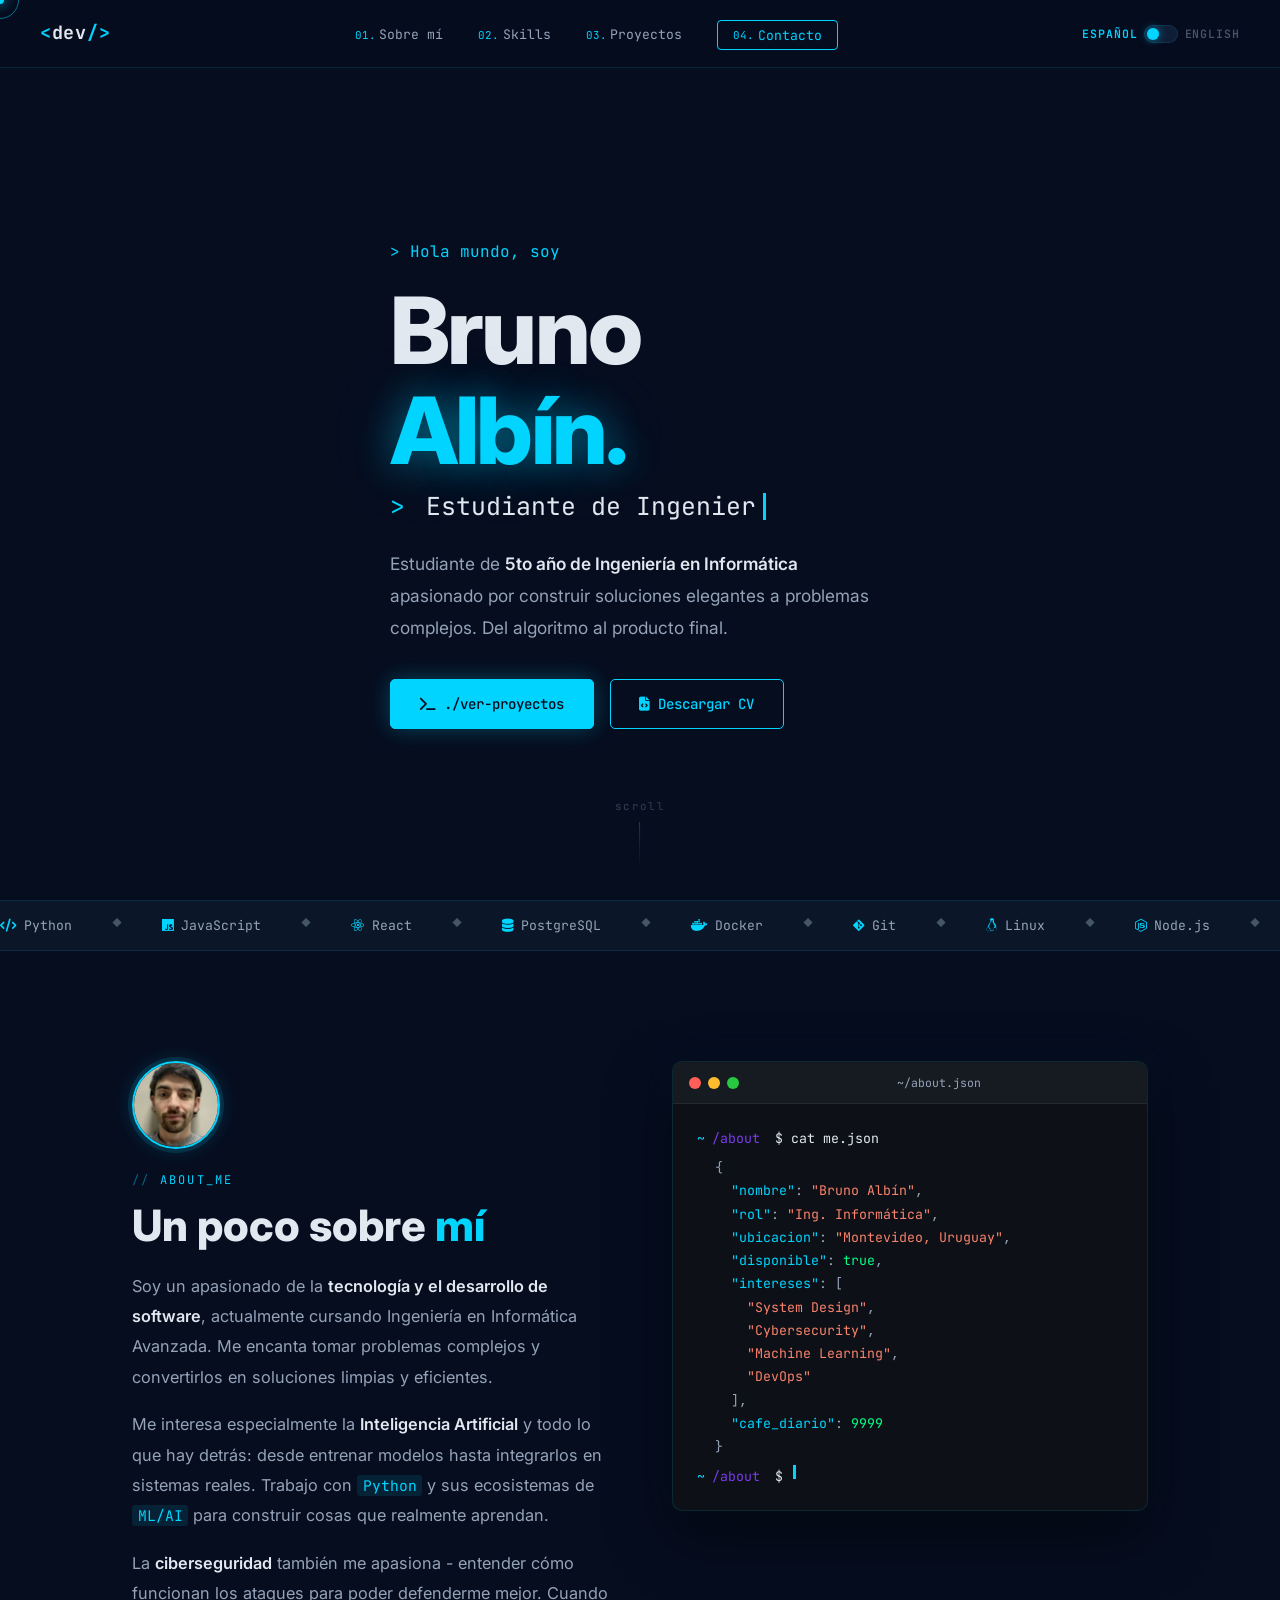
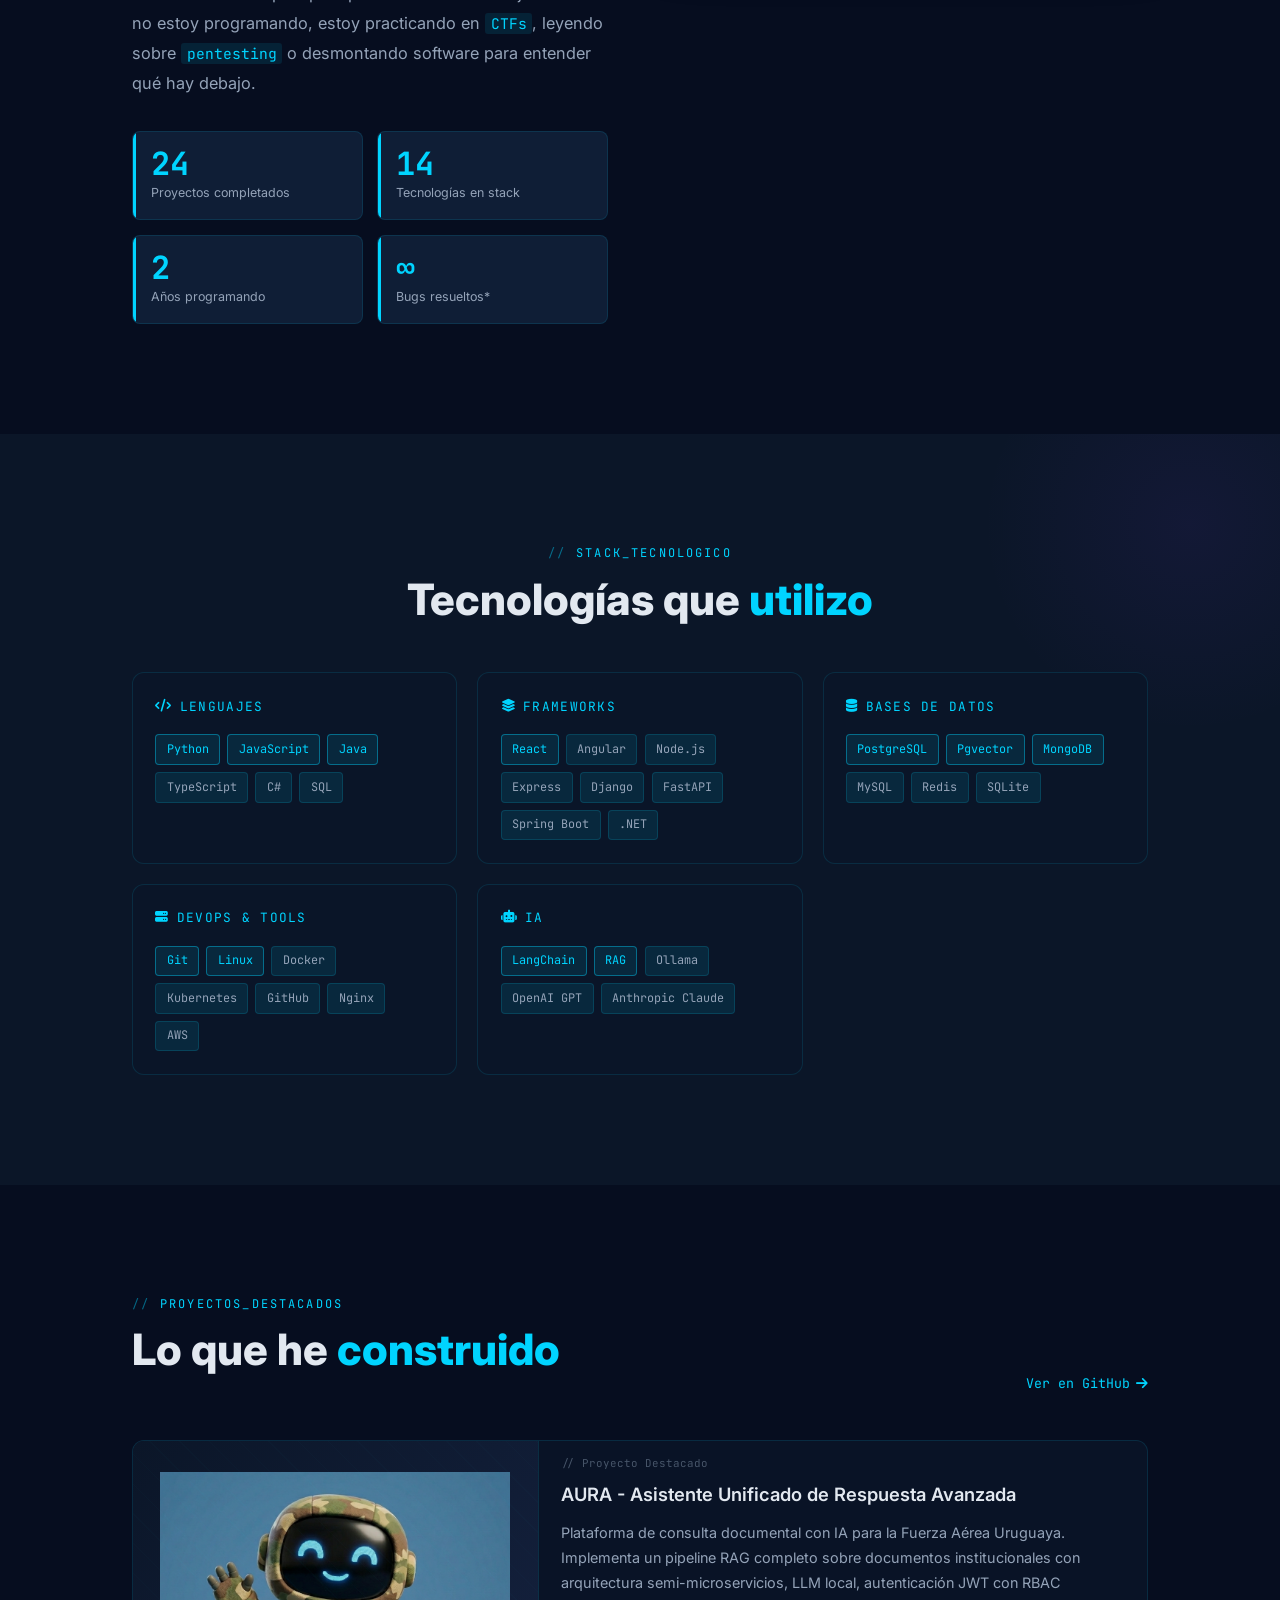
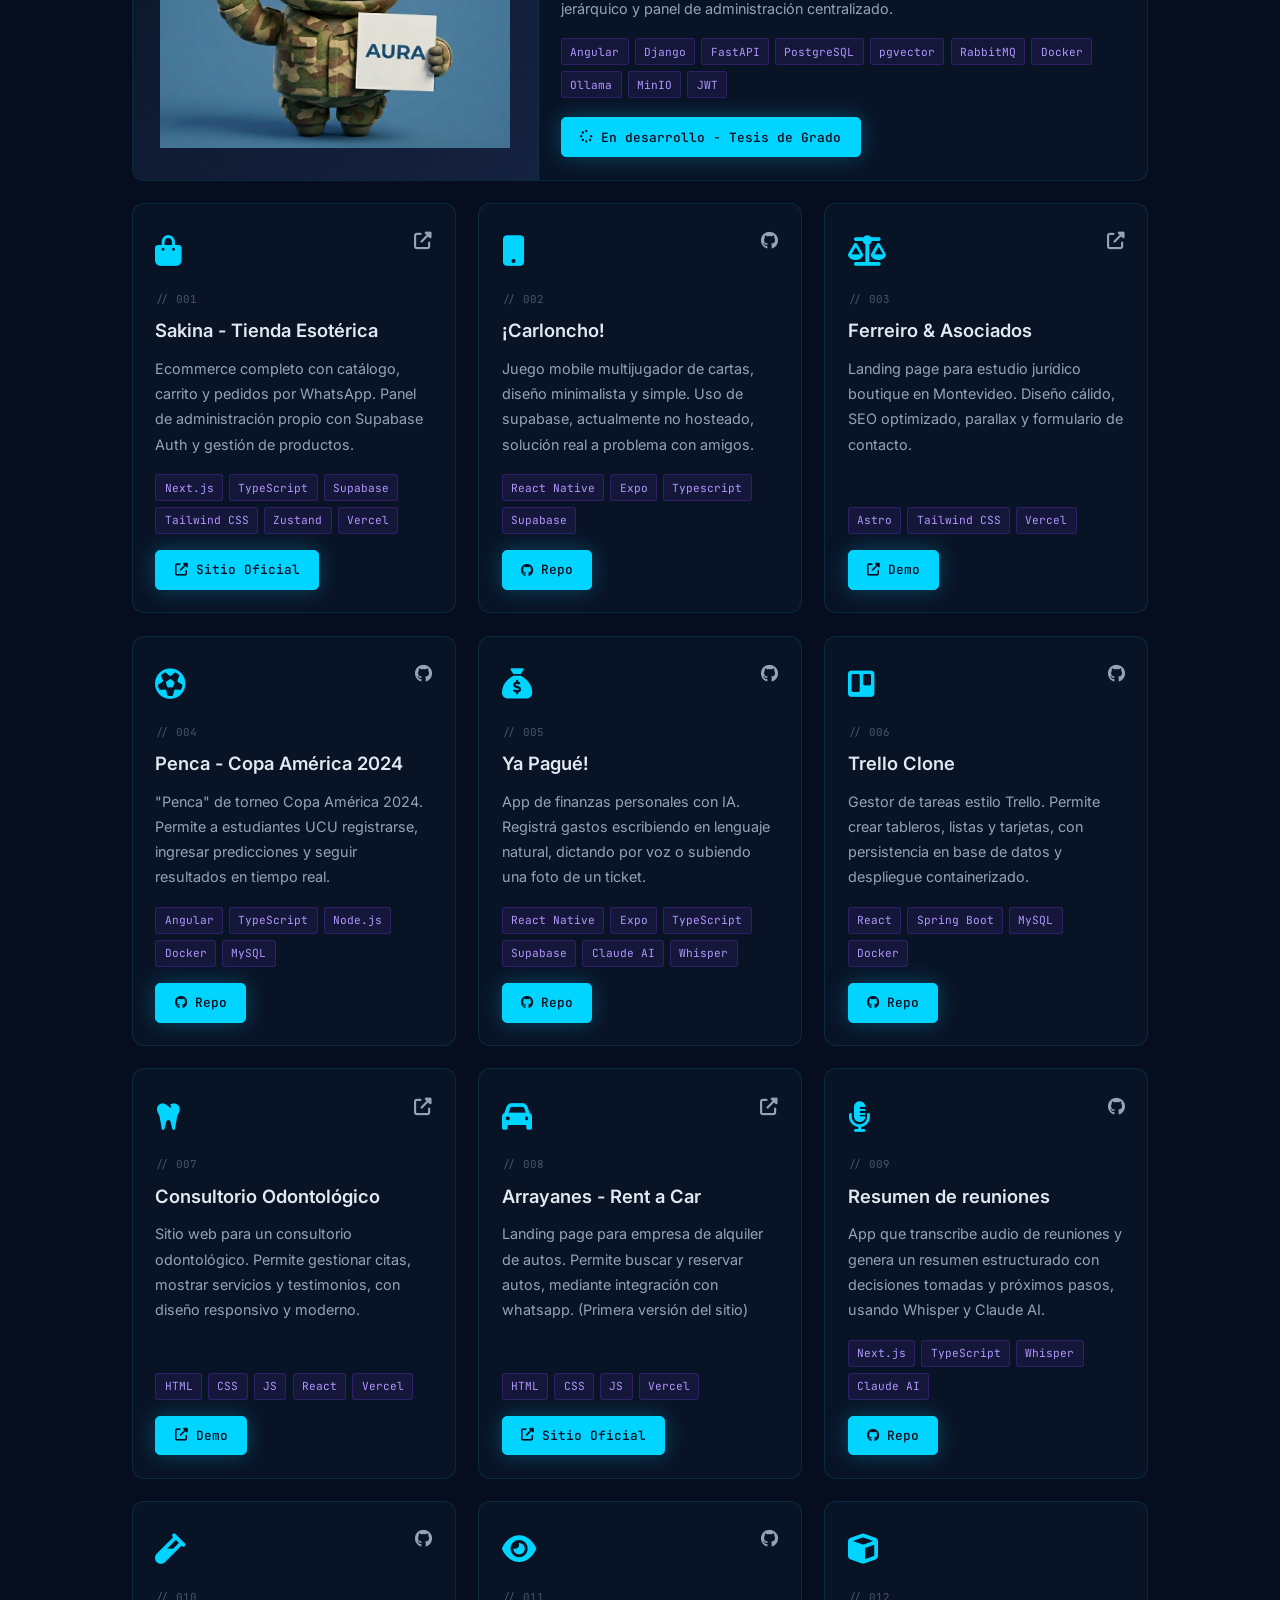
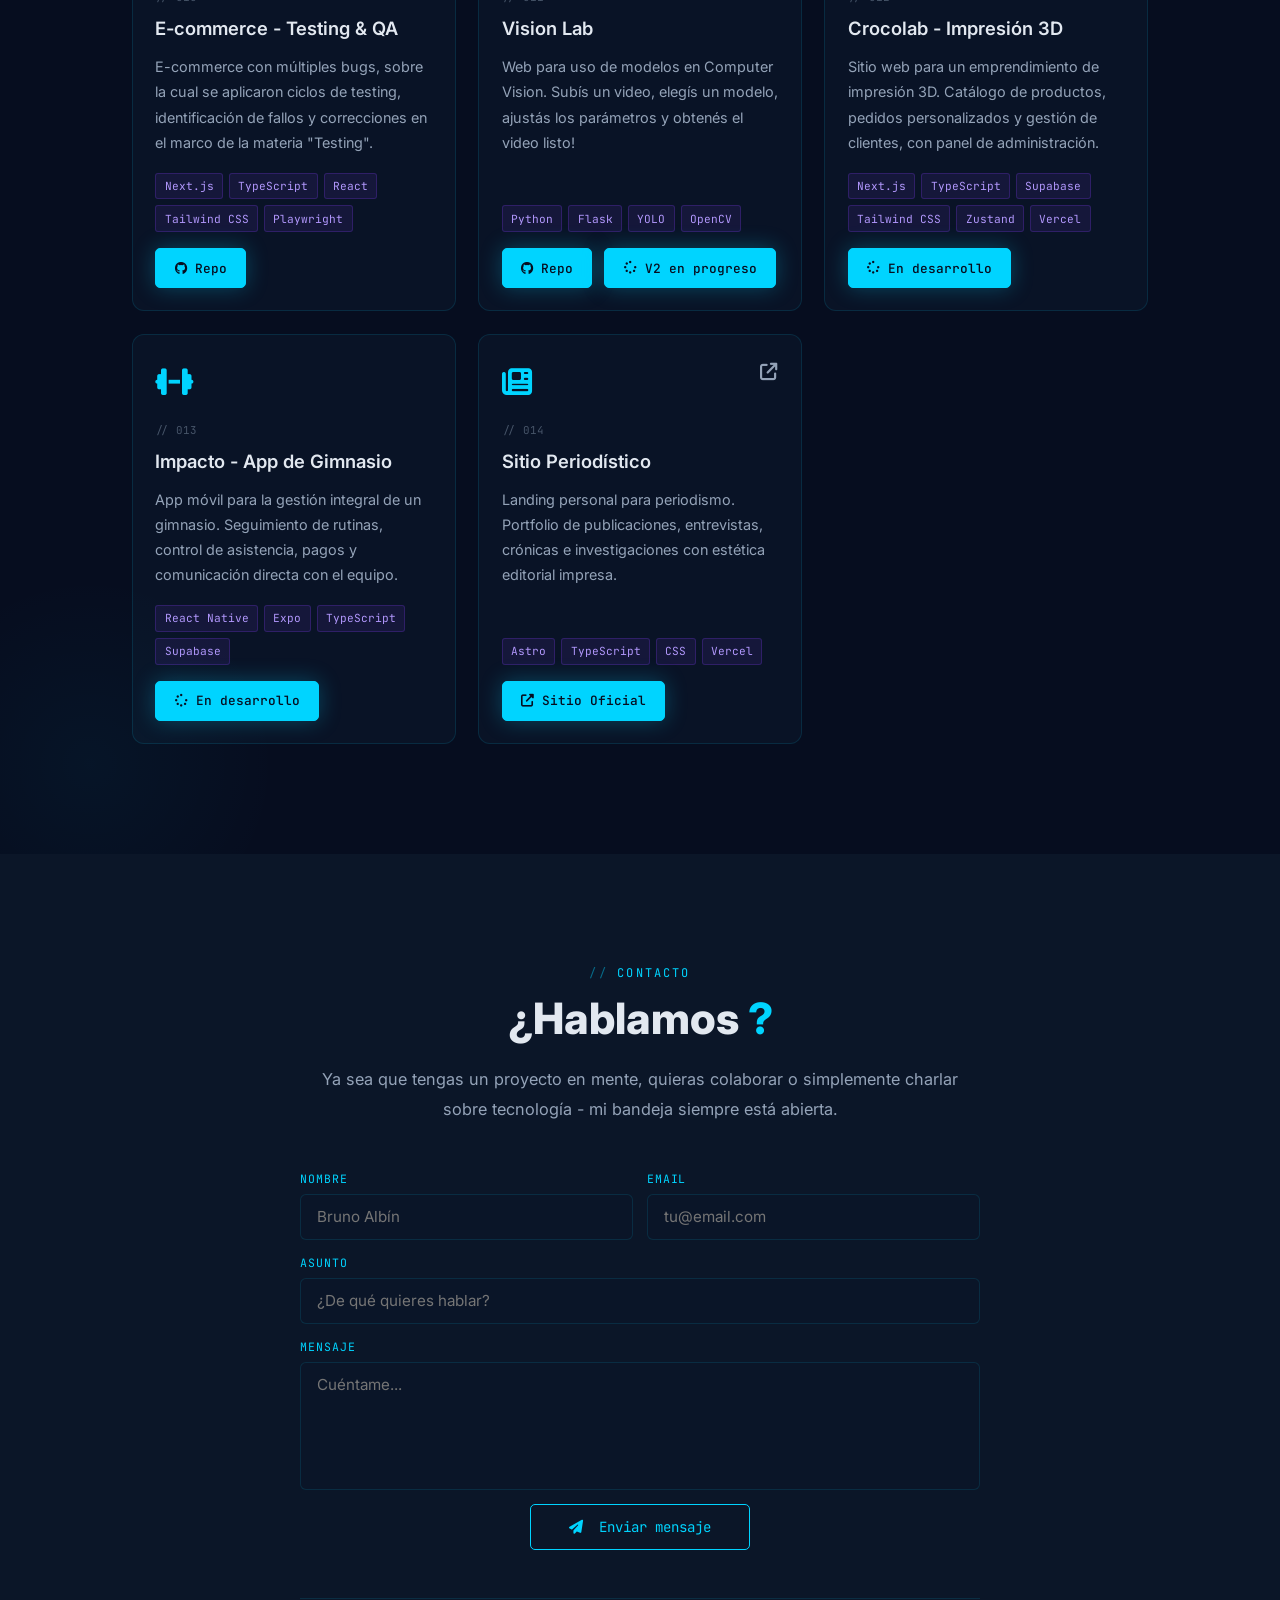
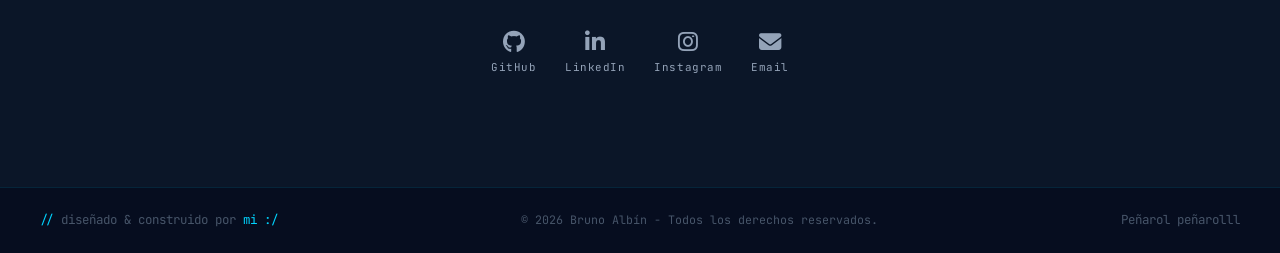
==== commit bb7c27ca: "fix" ====
--- a/index.html
+++ b/index.html
@@ -763,7 +763,7 @@
         <div class="proj-top">
           <div class="proj-ico"><i class="fa-solid fa-newspaper"></i></div>
           <div class="proj-lnks">
-            <a href="https://mauriciovazquez-swart.vercel.app/" target="_blank" rel="noopener noreferrer">
+            <a href="https://maurivazquez.com/" target="_blank" rel="noopener noreferrer">
               <i class="fa-solid fa-arrow-up-right-from-square"></i>
             </a>
           </div>
@@ -783,7 +783,7 @@
             <span class="stag">Vercel</span>
           </div>
           <div class="feat-actions" style="margin-top:1rem">
-            <a class="btn btn-primary btn-sm" href="https://mauriciovazquez-swart.vercel.app/" target="_blank" rel="noopener noreferrer" data-i18n="proj14_btn">
+            <a class="btn btn-primary btn-sm" href="https://maurivazquez.com/" target="_blank" rel="noopener noreferrer" data-i18n="proj14_btn">
               <i class="fas fa-external-link-alt"></i> Sitio Oficial
             </a>
           </div>
